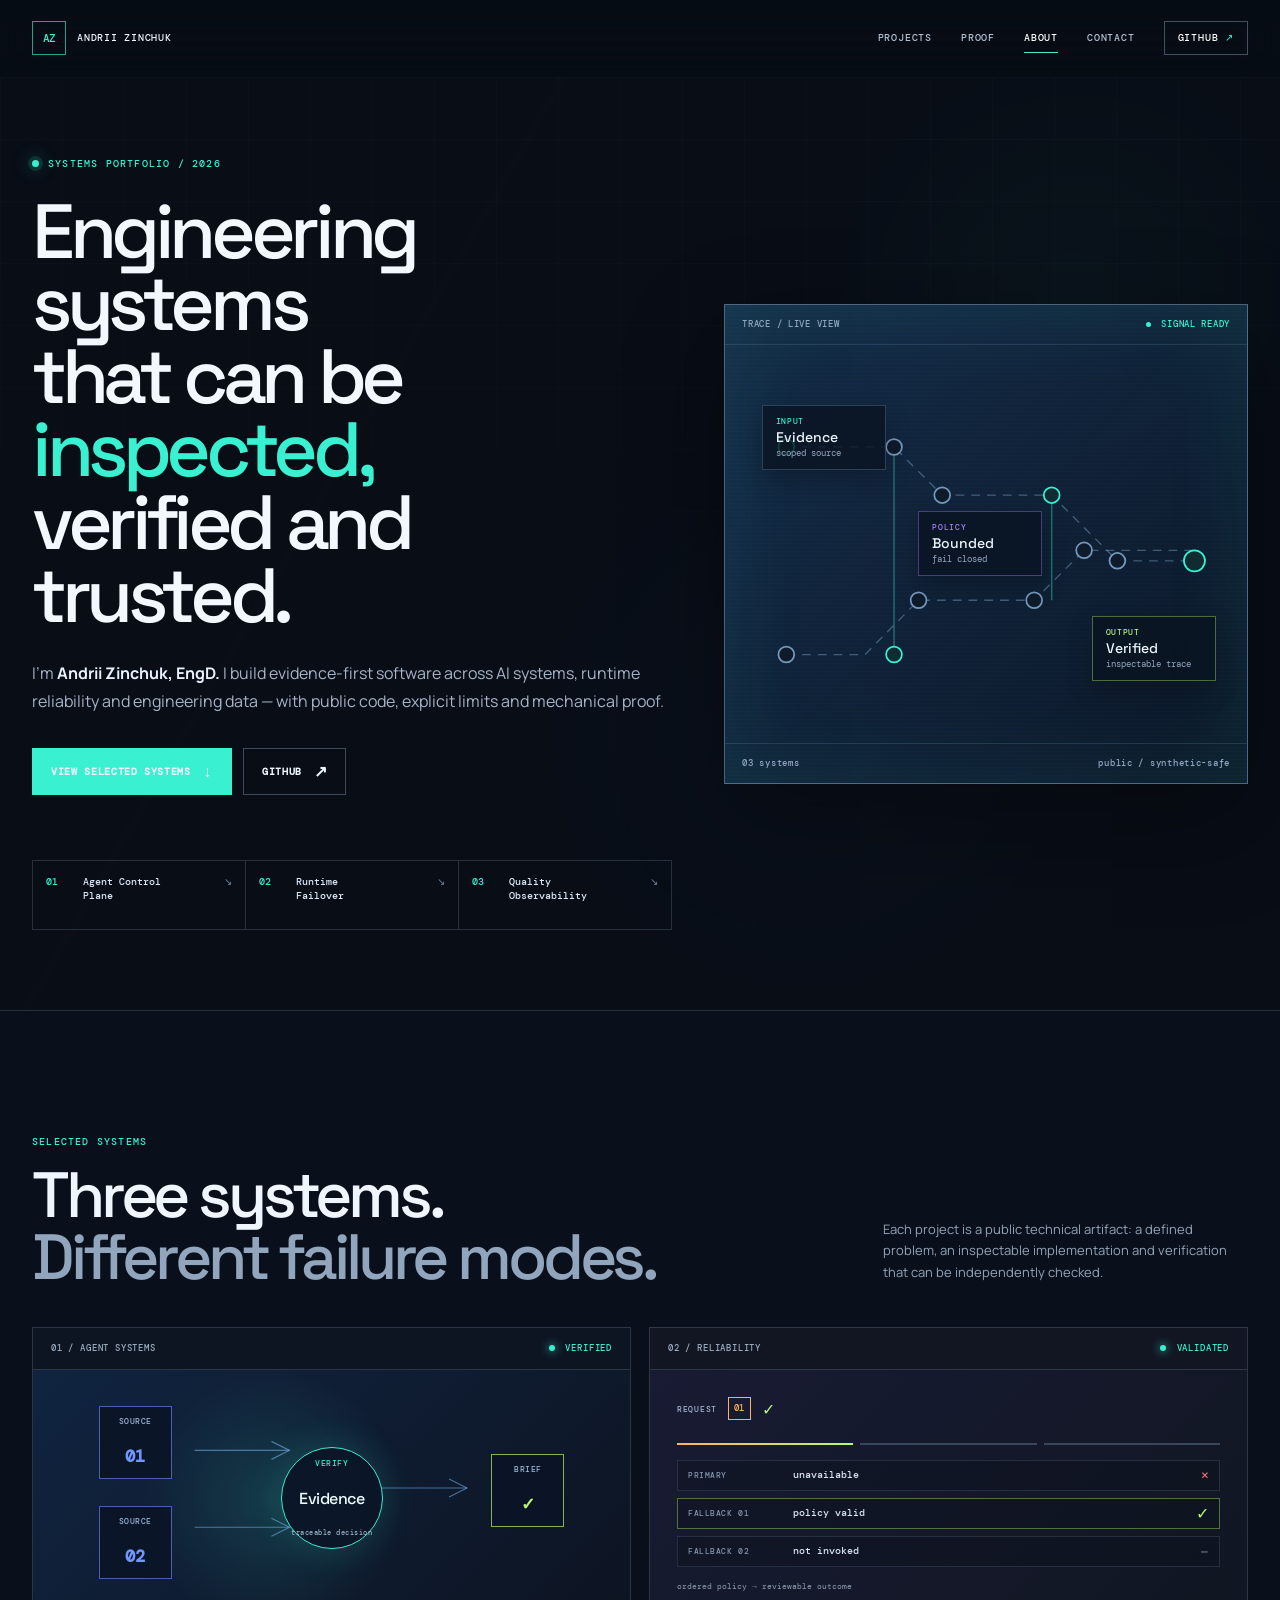
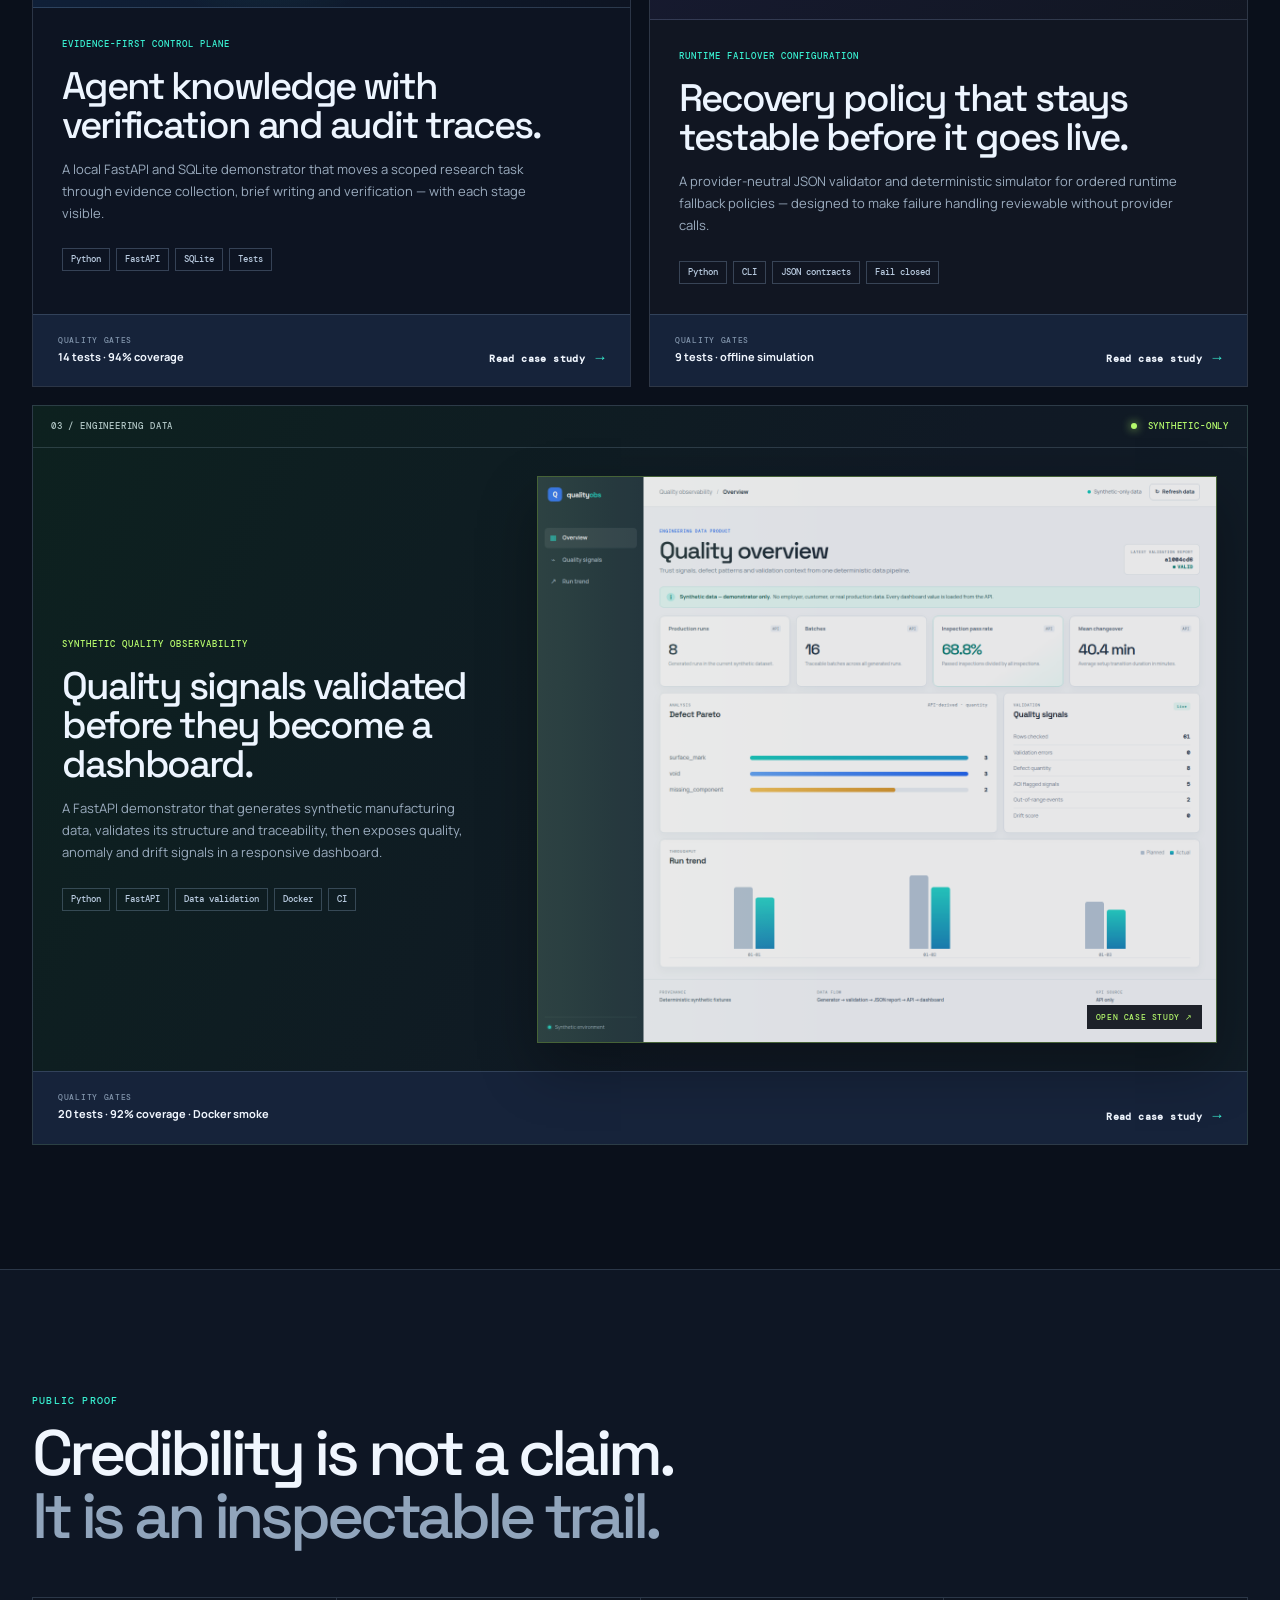
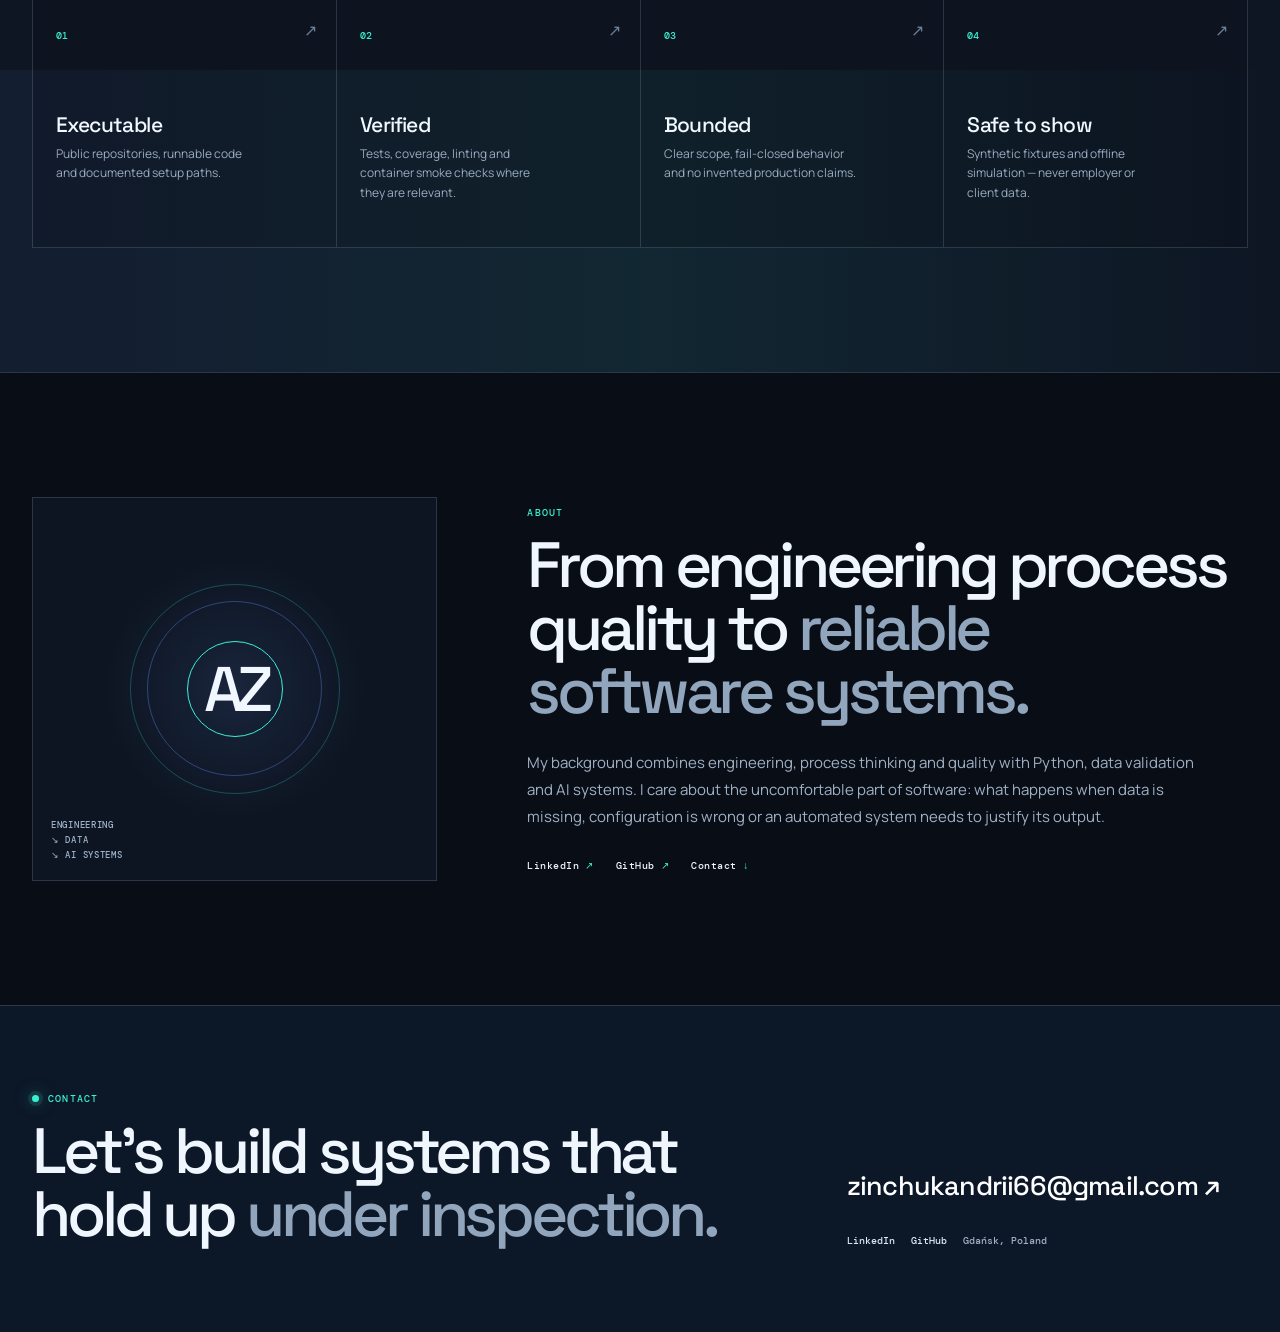
==== index.html @ fa78883e "feat: redesign portfolio around evidence systems" ====
<!doctype html>
<html lang="en">
<head>
  <meta charset="utf-8" />
  <meta name="viewport" content="width=device-width, initial-scale=1" />
  <meta name="description" content="Andrii Zinchuk — public portfolio of evidence-first AI systems, runtime reliability and engineering data observability." />
  <meta name="theme-color" content="#080d16" />
  <title>Andrii Zinchuk — Systems Portfolio</title>
  <link rel="preconnect" href="https://fonts.googleapis.com" />
  <link rel="preconnect" href="https://fonts.gstatic.com" crossorigin />
  <link href="https://fonts.googleapis.com/css2?family=DM+Mono:wght@400;500&family=Manrope:wght@400;500;600;700;800&family=Space+Grotesk:wght@400;500;600;700&display=swap" rel="stylesheet" />
  <link rel="stylesheet" href="styles.css" />
  <link rel="stylesheet" href="signal.css" />
  <script src="main.js" defer></script>
</head>
<body class="signal-site">
  <a class="skip-link" href="#main">Skip to content</a>

  <header class="signal-header" data-header>
    <div class="signal-shell signal-nav-shell">
      <a class="signal-brand" href="#top" aria-label="Andrii Zinchuk home"><span>AZ</span><b>ANDRII ZINCHUK</b></a>
      <button class="signal-menu" type="button" aria-expanded="false" aria-controls="signal-nav" data-menu-button><span></span><span></span><span></span><em>MENU</em></button>
      <nav class="signal-nav" id="signal-nav" aria-label="Primary navigation" data-menu>
        <a href="#projects" data-nav-link>Projects</a>
        <a href="#proof" data-nav-link>Proof</a>
        <a href="#about" data-nav-link>About</a>
        <a href="#contact" data-nav-link>Contact</a>
        <a class="signal-nav-github" href="https://github.com/zinchukandrii" target="_blank" rel="noopener noreferrer">GitHub <span>↗</span></a>
      </nav>
    </div>
  </header>

  <main id="main">
    <section class="signal-hero" id="top" aria-labelledby="hero-title">
      <div class="signal-noise" aria-hidden="true"></div>
      <div class="signal-grid-bg" aria-hidden="true"></div>
      <div class="signal-shell signal-hero-grid">
        <div class="signal-hero-copy" data-reveal>
          <p class="signal-label"><i></i> SYSTEMS PORTFOLIO / 2026</p>
          <h1 id="hero-title">Engineering systems<br />that can be <span>inspected,</span><br />verified and trusted.</h1>
          <p class="signal-lede">I’m <strong>Andrii Zinchuk, EngD.</strong> I build evidence-first software across AI systems, runtime reliability and engineering data — with public code, explicit limits and mechanical proof.</p>
          <div class="signal-actions">
            <a class="signal-button signal-button-main" href="#projects">View selected systems <span>↓</span></a>
            <a class="signal-button signal-button-quiet" href="https://github.com/zinchukandrii" target="_blank" rel="noopener noreferrer">GitHub <span>↗</span></a>
          </div>
          <div class="signal-quick-nav" aria-label="Direct project navigation">
            <a href="#control-plane"><b>01</b><span>Agent Control<br />Plane</span><i>↘</i></a>
            <a href="#runtime-failover"><b>02</b><span>Runtime<br />Failover</span><i>↘</i></a>
            <a href="#quality-observability"><b>03</b><span>Quality<br />Observability</span><i>↘</i></a>
          </div>
        </div>

        <div class="signal-console" aria-hidden="true" data-reveal>
          <div class="signal-console-top"><span>TRACE / LIVE VIEW</span><span class="signal-live"><i></i> SIGNAL READY</span></div>
          <svg class="signal-trace" viewBox="0 0 560 480" fill="none" xmlns="http://www.w3.org/2000/svg">
            <path class="signal-trace-line signal-trace-line-one" d="M52 105H175L230 160H355L430 235H518" />
            <path class="signal-trace-line signal-trace-line-two" d="M52 342H142L203 280H335L392 223H518" />
            <path class="signal-trace-line signal-trace-line-three" d="M175 105V342" />
            <path class="signal-trace-line signal-trace-line-four" d="M355 160V280" />
            <circle class="signal-node node-one" cx="52" cy="105" r="9" />
            <circle class="signal-node node-two" cx="175" cy="105" r="9" />
            <circle class="signal-node node-three" cx="230" cy="160" r="9" />
            <circle class="signal-node node-four" cx="355" cy="160" r="9" />
            <circle class="signal-node node-five" cx="430" cy="235" r="9" />
            <circle class="signal-node node-six" cx="518" cy="235" r="12" />
            <circle class="signal-node node-seven" cx="52" cy="342" r="9" />
            <circle class="signal-node node-eight" cx="175" cy="342" r="9" />
            <circle class="signal-node node-nine" cx="203" cy="280" r="9" />
            <circle class="signal-node node-ten" cx="335" cy="280" r="9" />
            <circle class="signal-node node-eleven" cx="392" cy="223" r="9" />
          </svg>
          <div class="signal-console-card card-a"><span>INPUT</span><strong>Evidence</strong><small>scoped source</small></div>
          <div class="signal-console-card card-b"><span>POLICY</span><strong>Bounded</strong><small>fail closed</small></div>
          <div class="signal-console-card card-c"><span>OUTPUT</span><strong>Verified</strong><small>inspectable trace</small></div>
          <div class="signal-console-footer"><span>03 systems</span><span>public / synthetic-safe</span></div>
        </div>
      </div>
    </section>

    <section class="signal-projects signal-section" id="projects" aria-labelledby="projects-title">
      <div class="signal-shell">
        <div class="signal-section-head" data-reveal>
          <div><p class="signal-label">SELECTED SYSTEMS</p><h2 id="projects-title">Three systems.<br /><span>Different failure modes.</span></h2></div>
          <p>Each project is a public technical artifact: a defined problem, an inspectable implementation and verification that can be independently checked.</p>
        </div>

        <div class="signal-project-grid">
          <article class="signal-project signal-project-control" id="control-plane" data-reveal>
            <div class="signal-project-top"><span>01 / AGENT SYSTEMS</span><span><i></i> VERIFIED</span></div>
            <div class="signal-project-visual control-visual" aria-hidden="true">
              <div class="control-source">SOURCE<br /><b>01</b></div><div class="control-source source-two">SOURCE<br /><b>02</b></div>
              <div class="control-core"><span>VERIFY</span><strong>Evidence</strong><small>traceable decision</small></div>
              <div class="control-output">BRIEF<br /><b>✓</b></div>
              <svg viewBox="0 0 520 220"><path d="M92 64H208M92 158H208M311 110H425" /><path d="M186 53l22 11-22 11M186 147l22 11-22 11M403 99l22 11-22 11" /></svg>
            </div>
            <div class="signal-project-copy"><p class="signal-kicker">EVIDENCE-FIRST CONTROL PLANE</p><h3>Agent knowledge with verification and audit traces.</h3><p>A local FastAPI and SQLite demonstrator that moves a scoped research task through evidence collection, brief writing and verification — with each stage visible.</p></div>
            <div class="signal-tags"><span>Python</span><span>FastAPI</span><span>SQLite</span><span>Tests</span></div>
            <footer class="signal-project-foot"><div><span>QUALITY GATES</span><strong>14 tests · 94% coverage</strong></div><a href="projects/control-plane.html">Read case study <b>→</b></a></footer>
          </article>

          <article class="signal-project signal-project-runtime" id="runtime-failover" data-reveal>
            <div class="signal-project-top"><span>02 / RELIABILITY</span><span><i></i> VALIDATED</span></div>
            <div class="signal-project-visual runtime-visual" aria-hidden="true">
              <div class="runtime-status"><span>REQUEST</span><b>01</b><i>✓</i></div>
              <div class="runtime-rail"><span class="rail-active"></span><span></span><span></span></div>
              <div class="runtime-policy"><div><span>PRIMARY</span><strong>unavailable</strong><i>×</i></div><div><span>FALLBACK 01</span><strong>policy valid</strong><i>✓</i></div><div><span>FALLBACK 02</span><strong>not invoked</strong><i>–</i></div></div>
              <p>ordered policy → reviewable outcome</p>
            </div>
            <div class="signal-project-copy"><p class="signal-kicker">RUNTIME FAILOVER CONFIGURATION</p><h3>Recovery policy that stays testable before it goes live.</h3><p>A provider-neutral JSON validator and deterministic simulator for ordered runtime fallback policies — designed to make failure handling reviewable without provider calls.</p></div>
            <div class="signal-tags"><span>Python</span><span>CLI</span><span>JSON contracts</span><span>Fail closed</span></div>
            <footer class="signal-project-foot"><div><span>QUALITY GATES</span><strong>9 tests · offline simulation</strong></div><a href="projects/runtime-failover.html">Read case study <b>→</b></a></footer>
          </article>

          <article class="signal-project signal-project-quality" id="quality-observability" data-reveal>
            <div class="signal-project-top"><span>03 / ENGINEERING DATA</span><span><i></i> SYNTHETIC-ONLY</span></div>
            <div class="signal-quality-layout"><div class="signal-project-copy"><p class="signal-kicker">SYNTHETIC QUALITY OBSERVABILITY</p><h3>Quality signals validated before they become a dashboard.</h3><p>A FastAPI demonstrator that generates synthetic manufacturing data, validates its structure and traceability, then exposes quality, anomaly and drift signals in a responsive dashboard.</p><div class="signal-tags"><span>Python</span><span>FastAPI</span><span>Data validation</span><span>Docker</span><span>CI</span></div></div><a class="signal-dashboard-shot" href="projects/quality-observability.html" aria-label="Open Quality Observability case study"><img src="projects/assets/dashboard-desktop.png" alt="Synthetic Quality Observability dashboard showing quality metrics and defect signals" loading="lazy" /><span>OPEN CASE STUDY ↗</span></a></div>
            <footer class="signal-project-foot"><div><span>QUALITY GATES</span><strong>20 tests · 92% coverage · Docker smoke</strong></div><a href="projects/quality-observability.html">Read case study <b>→</b></a></footer>
          </article>
        </div>
      </div>
    </section>

    <section class="signal-proof signal-section" id="proof" aria-labelledby="proof-title">
      <div class="signal-shell">
        <div class="signal-proof-top" data-reveal><p class="signal-label">PUBLIC PROOF</p><h2 id="proof-title">Credibility is not a claim.<br /><span>It is an inspectable trail.</span></h2></div>
        <div class="signal-proof-grid">
          <article data-reveal><span>01</span><h3>Executable</h3><p>Public repositories, runnable code and documented setup paths.</p><i>↗</i></article>
          <article data-reveal><span>02</span><h3>Verified</h3><p>Tests, coverage, linting and container smoke checks where they are relevant.</p><i>↗</i></article>
          <article data-reveal><span>03</span><h3>Bounded</h3><p>Clear scope, fail-closed behavior and no invented production claims.</p><i>↗</i></article>
          <article data-reveal><span>04</span><h3>Safe to show</h3><p>Synthetic fixtures and offline simulation — never employer or client data.</p><i>↗</i></article>
        </div>
      </div>
    </section>

    <section class="signal-about signal-section" id="about" aria-labelledby="about-title">
      <div class="signal-shell signal-about-grid">
        <div class="signal-about-marker" aria-hidden="true" data-reveal><span>AZ</span><i></i><i></i><i></i><p>ENGINEERING<br />↘ DATA<br />↘ AI SYSTEMS</p></div>
        <div data-reveal><p class="signal-label">ABOUT</p><h2 id="about-title">From engineering process quality to <span>reliable software systems.</span></h2><p class="signal-about-copy">My background combines engineering, process thinking and quality with Python, data validation and AI systems. I care about the uncomfortable part of software: what happens when data is missing, configuration is wrong or an automated system needs to justify its output.</p><div class="signal-about-links"><a href="https://www.linkedin.com/in/andrii-zinchuk-980121ba" target="_blank" rel="noopener noreferrer">LinkedIn <span>↗</span></a><a href="https://github.com/zinchukandrii" target="_blank" rel="noopener noreferrer">GitHub <span>↗</span></a><a href="#contact">Contact <span>↓</span></a></div></div>
      </div>
    </section>
  </main>

  <footer class="signal-footer" id="contact">
    <div class="signal-shell signal-footer-grid">
      <div data-reveal><p class="signal-label"><i></i> CONTACT</p><h2>Let’s build systems that hold up <span>under inspection.</span></h2></div>
      <div class="signal-contact" data-reveal><a class="signal-email" href="mailto:zinchukandrii66@gmail.com">zinchukandrii66@gmail.com <span>↗</span></a><div><a href="https://www.linkedin.com/in/andrii-zinchuk-980121ba" target="_blank" rel="noopener noreferrer">LinkedIn</a><a href="https://github.com/zinchukandrii" target="_blank" rel="noopener noreferrer">GitHub</a><span>Gdańsk, Poland</span></div></div>
    </div>
  </footer>
</body>
</html>
---- styles.css ----
:root { --ink:#0c1524; --ink-2:#16233a; --paper:#f5f7fa; --white:#fff; --line:#dce3eb; --muted:#657180; --blue:#316cf4; --cyan:#1bd4c2; --soft:#eaf1ff; }
* { box-sizing:border-box; }
html { scroll-behavior:smooth; }
body { margin:0; background:var(--paper); color:var(--ink); font-family:Manrope,Arial,sans-serif; line-height:1.5; }
a { color:inherit; }
.skip-link { position:absolute; left:-999px; top:8px; z-index:20; padding:10px 14px; background:#fff; }
.skip-link:focus { left:8px; }
.shell { width:min(1160px, calc(100% - 56px)); margin:0 auto; }
.site-header { position:sticky; top:0; z-index:10; border-bottom:1px solid rgba(220,227,235,.92); background:rgba(245,247,250,.9); backdrop-filter:blur(16px); }
.nav-shell { display:flex; align-items:center; height:72px; gap:26px; }
.brand { display:flex; align-items:center; gap:8px; font:600 14px/1 'Space Grotesk',sans-serif; text-decoration:none; }
.brand span { display:grid; place-items:center; width:31px; height:31px; border-radius:9px; background:var(--ink); color:#fff; font:700 12px/1 'DM Mono',monospace; letter-spacing:-1px; }
.brand i { color:var(--blue); font-size:20px; font-style:normal; }
nav { display:flex; gap:24px; margin-left:auto; }
nav a { color:#526171; font-size:13px; font-weight:700; text-decoration:none; }
nav a:hover { color:var(--ink); }
.nav-contact { padding:10px 14px; border:1px solid #cbd5e1; border-radius:8px; background:#fff; font-size:12px; font-weight:800; text-decoration:none; }
.nav-contact span,.button span,.project-proof a span,.contact-links a span { color:var(--cyan); }
.hero { display:grid; grid-template-columns:minmax(0,1fr) 230px; gap:70px; padding:112px 0 96px; }
.eyebrow { margin:0; color:var(--blue); font:500 10px/1.3 'DM Mono',monospace; letter-spacing:1px; }
.hero .eyebrow { display:flex; align-items:center; gap:10px; margin-bottom:22px; }
.hero .eyebrow span { width:8px; height:8px; border-radius:50%; background:var(--cyan); box-shadow:0 0 0 4px rgba(27,212,194,.15); }
h1,h2,h3 { font-family:'Space Grotesk',sans-serif; }
h1 { max-width:790px; margin:0 0 26px; font-size:clamp(50px,6.4vw,82px); font-weight:600; line-height:.98; letter-spacing:-4px; }
.lede { max-width:700px; margin:0; color:#536171; font-size:19px; line-height:1.6; }
.hero-actions { display:flex; flex-wrap:wrap; gap:12px; margin-top:34px; }
.button { display:inline-flex; gap:9px; align-items:center; padding:13px 16px; border-radius:8px; font-size:13px; font-weight:800; text-decoration:none; }
.button-primary { background:var(--ink); color:#fff; }
.button-secondary { border:1px solid #cbd5e1; background:#fff; }
.hero-rail { align-self:end; padding:0 0 4px 22px; border-left:1px solid var(--line); }
.hero-rail p { margin:0 0 30px; color:#84909c; font:500 10px/1.3 'DM Mono',monospace; letter-spacing:.8px; text-transform:uppercase; }
.hero-rail div { display:grid; gap:3px; margin-top:20px; }
.hero-rail strong { font-size:18px; }.hero-rail span { color:var(--muted); font-size:12px; }
.work-section { padding-bottom:104px; }
.section-header { display:flex; align-items:end; justify-content:space-between; gap:36px; margin-bottom:25px; }
.section-header h2,.approach-grid h2,.evidence-statement h2 { max-width:660px; margin:10px 0 0; font-size:clamp(34px,4.2vw,55px); font-weight:500; line-height:1.04; letter-spacing:-2.8px; }
.section-header > p { max-width:350px; margin:0; color:var(--muted); font-size:13px; text-align:right; }
.project-grid { display:grid; grid-template-columns:1fr 1fr; gap:18px; }
.project-card { display:flex; min-height:545px; flex-direction:column; overflow:hidden; border:1px solid #d5dee8; border-radius:16px; background:#fff; box-shadow:0 18px 48px rgba(37,55,80,.07); }
.project-card-primary { background:linear-gradient(153deg,#1a2b43 0%,#0c1524 75%); color:#fff; border-color:#1a2b43; }.project-card-secondary { background:#fff; }
.project-topline { display:flex; justify-content:space-between; padding:18px 22px; border-bottom:1px solid rgba(221,229,238,.18); color:#9caec0; font:500 9px/1.3 'DM Mono',monospace; letter-spacing:.7px; }.project-card-secondary .project-topline { border-color:var(--line); color:#738191; }
.status { display:flex; align-items:center; gap:7px; }.status i { width:7px; height:7px; border-radius:50%; background:var(--cyan); box-shadow:0 0 0 3px rgba(27,212,194,.12); }
.project-body { flex:1; padding:43px 34px; }.project-kicker { margin:0 0 20px; color:var(--cyan); font:500 10px/1.3 'DM Mono',monospace; letter-spacing:1px; }.project-card-secondary .project-kicker { color:var(--blue); }
.project-body h3 { max-width:470px; margin:0 0 20px; font-size:clamp(30px,3.1vw,45px); font-weight:500; line-height:1.04; letter-spacing:-2px; }.project-body p:not(.project-kicker) { max-width:455px; margin:0; color:#bac7d6; font-size:14px; line-height:1.65; }.project-card-secondary .project-body p:not(.project-kicker) { color:var(--muted); }
.tag-list { display:flex; flex-wrap:wrap; gap:7px; margin:28px 0 0; padding:0; list-style:none; }.tag-list li { padding:6px 8px; border:1px solid rgba(255,255,255,.18); border-radius:5px; color:#dce5ed; font:500 9px/1 'DM Mono',monospace; }.project-card-secondary .tag-list li { border-color:#d4dee8; color:#536171; }
.project-proof { display:flex; align-items:end; justify-content:space-between; gap:20px; min-height:94px; padding:19px 24px; border-top:1px solid rgba(221,229,238,.18); }.project-card-secondary .project-proof { border-color:var(--line); }.project-proof div { display:grid; gap:5px; }.project-proof span { color:#9caec0; font:500 9px/1.3 'DM Mono',monospace; letter-spacing:.7px; }.project-card-secondary .project-proof span { color:#7b8998; }.project-proof strong { font-size:12px; }.project-proof a { color:#fff; font-size:12px; font-weight:800; text-decoration:none; }.project-card-secondary .project-proof a { color:var(--ink); }
.approach-section { padding:96px 0; background:var(--ink); color:#fff; }.approach-section .eyebrow { color:var(--cyan); }.approach-grid { display:grid; grid-template-columns:.8fr 1.2fr; gap:80px; }.approach-intro { max-width:410px; color:#aebdcc; font-size:15px; line-height:1.65; }.principles { display:grid; grid-template-columns:1fr 1fr; margin:0; padding:0; list-style:none; border-top:1px solid rgba(220,231,243,.16); border-left:1px solid rgba(220,231,243,.16); }.principles li { display:grid; grid-template-columns:38px 1fr; gap:12px; min-height:173px; padding:23px; border-right:1px solid rgba(220,231,243,.16); border-bottom:1px solid rgba(220,231,243,.16); }.principles span { color:var(--cyan); font:500 10px/1.3 'DM Mono',monospace; }.principles h3 { margin:0 0 7px; font-size:19px; }.principles p { margin:0; color:#adbdcc; font-size:12px; line-height:1.55; }
.evidence-section { display:grid; grid-template-columns:.8fr 1.2fr; gap:70px; padding:104px 0; }.evidence-grid { display:grid; grid-template-columns:repeat(3,1fr); gap:12px; align-self:end; }.evidence-grid article { min-height:195px; padding:21px; border:1px solid var(--line); border-radius:10px; background:#fff; }.evidence-grid span { color:var(--blue); font:500 9px/1.3 'DM Mono',monospace; letter-spacing:.7px; }.evidence-grid p { margin:28px 0 0; color:#536171; font-size:13px; line-height:1.6; }
footer { padding:75px 0; background:var(--ink-2); color:#fff; }footer .eyebrow { color:var(--cyan); }.footer-grid { display:grid; grid-template-columns:1.3fr .7fr; gap:60px; }.footer-grid h2 { max-width:650px; margin:12px 0 0; font-size:clamp(32px,4vw,53px); font-weight:500; line-height:1.04; letter-spacing:-2.5px; }.contact-links a { display:block; margin-bottom:12px; font-size:14px; text-decoration:none; }.contact-links p { margin:24px 0 0; color:#aebdcc; font-size:13px; }
.project-links { display:grid; gap:8px; justify-items:end; }
.project-card-tertiary { grid-column:1 / -1; min-height:470px; background:linear-gradient(135deg,#f7fbff 0%,#fff 55%,#edf8f7 100%); }
.project-card-tertiary .project-topline { border-color:var(--line); color:#607084; }
.project-card-tertiary .project-kicker { color:#0f8d81; }
.project-card-tertiary .project-body p:not(.project-kicker) { color:#536171; }
.project-card-tertiary .tag-list li { border-color:#cfe1e0; color:#345a5c; background:rgba(255,255,255,.62); }
.project-card-tertiary .project-proof { border-color:var(--line); }
.project-card-tertiary .project-proof span { color:#718092; }
.project-card-tertiary .project-proof a { color:var(--ink); }
.project-body-featured { display:grid; grid-template-columns:minmax(0,.94fr) minmax(330px,1.06fr); align-items:center; gap:42px; }
.project-dashboard-preview { min-height:242px; border:1px solid #d5e0ea; border-radius:11px; background:linear-gradient(140deg,rgba(12,21,36,.05),rgba(27,212,194,.10)),url('projects/assets/dashboard-desktop.png') center / cover no-repeat; box-shadow:0 18px 34px rgba(27,50,76,.13); }
.case-hero { padding:108px 0 68px; }.case-hero h1 { max-width:900px; margin:12px 0 24px; }.case-actions { display:flex; flex-wrap:wrap; gap:12px; margin-top:34px; }.case-summary { display:grid; grid-template-columns:repeat(3,1fr); margin-bottom:82px; border-top:1px solid var(--line); border-left:1px solid var(--line); }.case-summary article { min-height:186px; padding:24px; border-right:1px solid var(--line); border-bottom:1px solid var(--line); background:#fff; }.case-summary span { color:var(--blue); font:500 9px/1.3 'DM Mono',monospace; letter-spacing:.7px; }.case-summary p { margin:24px 0 0; color:#536171; font-size:14px; line-height:1.6; }.case-image { margin-bottom:100px; }.case-image figure { margin:0; padding:16px; border:1px solid var(--line); border-radius:14px; background:#edf2f7; }.case-image img { display:block; width:100%; border:1px solid #d4dee8; border-radius:7px; }.case-image figcaption { margin-top:12px; color:var(--muted); font-size:11px; }.case-dark { padding:98px 0; background:var(--ink); color:#fff; }.case-dark .eyebrow { color:var(--cyan); }.case-section-heading { display:flex; align-items:end; justify-content:space-between; gap:40px; margin-bottom:30px; }.case-section-heading h2 { max-width:700px; margin:10px 0 0; font-size:clamp(34px,4.5vw,56px); font-weight:500; line-height:1.03; letter-spacing:-2.7px; }.case-flow { display:grid; grid-template-columns:repeat(4,1fr); margin:0; padding:0; list-style:none; border-top:1px solid rgba(220,231,243,.16); border-left:1px solid rgba(220,231,243,.16); }.case-flow li { min-height:190px; padding:23px; border-right:1px solid rgba(220,231,243,.16); border-bottom:1px solid rgba(220,231,243,.16); }.case-flow li > span { color:var(--cyan); font:500 10px/1.3 'DM Mono',monospace; }.case-flow h3 { margin:34px 0 8px; font-size:19px; }.case-flow p { margin:0; color:#adbdcc; font-size:12px; line-height:1.55; }.case-proof-grid { display:grid; grid-template-columns:.8fr 1.2fr; gap:72px; padding:105px 0; }.case-proof-grid h2 { margin:10px 0 0; font-size:clamp(34px,4.2vw,54px); font-weight:500; line-height:1.04; letter-spacing:-2.5px; }.proof-list { display:grid; grid-template-columns:1fr 1fr; border-top:1px solid var(--line); border-left:1px solid var(--line); }.proof-list article { display:grid; align-content:center; min-height:154px; padding:22px; border-right:1px solid var(--line); border-bottom:1px solid var(--line); background:#fff; }.proof-list strong { font:500 38px/1 'Space Grotesk',sans-serif; letter-spacing:-2px; }.proof-list span { margin-top:10px; color:var(--muted); font-size:12px; }.case-limit { max-width:900px; padding:0 0 104px; }.case-limit p:last-child { margin:12px 0 0; color:#536171; font-size:18px; line-height:1.6; }.simulation-panel { overflow:hidden; margin-bottom:100px; border:1px solid var(--line); border-radius:14px; background:#fff; }.simulation-title { padding:31px; border-bottom:1px solid var(--line); }.simulation-title h2 { max-width:640px; margin:10px 0 0; font-size:clamp(28px,3.2vw,42px); font-weight:500; line-height:1.08; letter-spacing:-1.8px; }.simulation-flow { display:grid; grid-template-columns:repeat(3,1fr); }.simulation-flow article { display:grid; gap:10px; min-height:185px; padding:27px; border-right:1px solid var(--line); background:#f8fafc; }.simulation-flow article:last-child { border-right:0; }.simulation-flow span { color:var(--blue); font:500 10px/1.3 'DM Mono',monospace; }.simulation-flow strong { font:600 18px/1.25 'Space Grotesk',sans-serif; }.simulation-flow em { color:#8b4c11; font:500 11px/1.3 'DM Mono',monospace; font-style:normal; }.simulation-flow .selected { background:#ecfbf8; }.simulation-flow .selected em { color:#087e70; }
@media (max-width:850px) { .hero{gap:35px}.project-grid,.approach-grid,.evidence-section,.case-proof-grid{grid-template-columns:1fr}.project-card-tertiary{grid-column:auto}.project-body-featured{grid-template-columns:1fr;gap:25px}.project-dashboard-preview{min-height:220px}.approach-grid{gap:42px}.evidence-section,.case-proof-grid{gap:42px}.project-card{min-height:470px}.section-header{align-items:start;flex-direction:column}.section-header>p{text-align:left}.footer-grid{grid-template-columns:1fr;gap:38px}.case-flow{grid-template-columns:1fr 1fr}.case-summary{margin-bottom:64px}.case-image,.simulation-panel{margin-bottom:72px} }
@media (max-width:620px) { .shell{width:min(100% - 32px,1160px)}.site-header{position:static}.nav-shell{height:64px}.brand{font-size:12px}nav{gap:14px}nav a{font-size:11px}.nav-contact{display:none}.hero{grid-template-columns:1fr;padding:70px 0 64px}.hero-rail{display:none}h1{font-size:50px;letter-spacing:-3px}.lede{font-size:16px}.work-section{padding-bottom:68px}.project-grid{gap:14px}.project-body{padding:35px 27px}.project-card{min-height:440px}.project-body h3{font-size:36px}.approach-section{padding:68px 0}.principles{grid-template-columns:1fr}.principles li{min-height:134px}.evidence-section{padding:68px 0}.evidence-grid{grid-template-columns:1fr}.evidence-grid article{min-height:132px}.footer-grid{gap:34px}footer{padding:62px 0}.project-proof{align-items:start}.project-links{justify-items:start}.case-hero{padding:70px 0 50px}.case-summary,.case-flow,.simulation-flow{grid-template-columns:1fr}.case-summary{margin-bottom:54px}.case-summary article{min-height:130px}.case-image,.simulation-panel{margin-bottom:62px}.case-image figure{padding:8px}.case-dark{padding:68px 0}.case-flow li{min-height:132px}.case-flow h3{margin-top:22px}.case-proof-grid{padding:68px 0}.proof-list{grid-template-columns:1fr}.case-limit{padding-bottom:68px}.simulation-title,.simulation-flow article{padding:23px} }
---- signal.css ----
/* Signal / Evidence Systems home-page redesign. Case-study styles remain in styles.css. */
.signal-site { --sg-bg:#080d16; --sg-panel:#0d1422; --sg-panel-2:#111c2d; --sg-text:#edf5ff; --sg-muted:#93a4ba; --sg-line:rgba(176,202,232,.18); --sg-cyan:#39f0d1; --sg-blue:#7196ff; --sg-violet:#a783ff; --sg-amber:#ffb45c; --sg-lime:#b5f96c; background:var(--sg-bg); color:var(--sg-text); font-family:Manrope,Arial,sans-serif; }
.signal-site *, .signal-site *::before, .signal-site *::after { box-sizing:border-box; }
.signal-site a { color:inherit; }
.signal-site .skip-link { color:#08101d; }
.signal-shell { width:min(1240px,calc(100% - 64px)); margin:0 auto; }
.signal-site [id] { scroll-margin-top:92px; }
.signal-header { position:sticky; top:0; z-index:50; border-bottom:1px solid transparent; background:rgba(8,13,22,.72); backdrop-filter:blur(18px); transition:border-color .2s ease,background .2s ease; }
.signal-header.is-scrolled { border-color:var(--sg-line); background:rgba(8,13,22,.92); }
.signal-nav-shell { min-height:76px; display:flex; align-items:center; justify-content:space-between; gap:24px; }
.signal-brand { display:flex; align-items:center; gap:11px; color:#fff; font:500 11px/1 'DM Mono',monospace; letter-spacing:.85px; text-decoration:none; }
.signal-brand span { display:grid; place-items:center; width:34px; height:34px; border:1px solid rgba(57,240,209,.65); color:var(--sg-cyan); font-weight:500; letter-spacing:-1px; }
.signal-brand b { font:500 10px/1 'DM Mono',monospace; letter-spacing:.75px; }
.signal-nav { display:flex; align-items:center; gap:29px; }
.signal-nav>a { position:relative; color:#b3c0d1; font:500 10px/1 'DM Mono',monospace; letter-spacing:.8px; text-decoration:none; text-transform:uppercase; transition:color .18s ease; }
.signal-nav>a:not(.signal-nav-github)::after { content:""; position:absolute; right:0; bottom:-10px; left:0; height:1px; background:var(--sg-cyan); transform:scaleX(0); transform-origin:left; transition:transform .2s ease; }
.signal-nav>a:hover,.signal-nav>a:focus-visible,.signal-nav>a.is-active { color:#fff; }
.signal-nav>a:hover::after,.signal-nav>a:focus-visible::after,.signal-nav>a.is-active::after { transform:scaleX(1); }
.signal-nav-github { border:1px solid rgba(176,202,232,.35); padding:11px 13px; color:#fff !important; }
.signal-nav-github span { color:var(--sg-cyan); }
.signal-menu { display:none; }
.signal-site :focus-visible { outline:2px solid var(--sg-cyan); outline-offset:4px; }
.signal-hero { position:relative; isolation:isolate; min-height:730px; overflow:hidden; border-bottom:1px solid var(--sg-line); }
.signal-grid-bg { position:absolute; z-index:-3; inset:0; opacity:.4; background-image:linear-gradient(rgba(130,160,196,.08) 1px,transparent 1px),linear-gradient(90deg,rgba(130,160,196,.08) 1px,transparent 1px); background-size:62px 62px; mask-image:linear-gradient(to bottom,black,transparent 88%); }
.signal-noise { position:absolute; z-index:-2; inset:0; opacity:.23; background:radial-gradient(circle at 84% 23%,rgba(57,240,209,.13),transparent 21%),radial-gradient(circle at 63% 70%,rgba(113,150,255,.12),transparent 29%),linear-gradient(120deg,transparent 30%,rgba(255,255,255,.025) 31%,transparent 32%); }
.signal-hero-grid { display:grid; grid-template-columns:minmax(0,1.1fr) minmax(410px,.9fr); align-items:center; min-height:730px; gap:52px; padding:80px 0; }
.signal-label { display:flex; align-items:center; gap:9px; margin:0; color:var(--sg-cyan); font:500 10px/1.35 'DM Mono',monospace; letter-spacing:1.2px; }
.signal-label i { width:7px; height:7px; border-radius:50%; background:var(--sg-cyan); box-shadow:0 0 0 4px rgba(57,240,209,.12),0 0 17px rgba(57,240,209,.7); }
.signal-hero h1 { max-width:780px; margin:24px 0 27px; color:#f3f8ff; font:500 clamp(53px,6vw,86px)/.95 'Space Grotesk',sans-serif; letter-spacing:-.07em; }
.signal-hero h1 span { color:var(--sg-cyan); }
.signal-lede { max-width:666px; margin:0; color:#a6b5c8; font-size:16px; line-height:1.75; }
.signal-lede strong { color:#e9f3ff; font-weight:700; }
.signal-actions { display:flex; flex-wrap:wrap; gap:11px; margin-top:33px; }
.signal-button { display:inline-flex; align-items:center; justify-content:center; gap:12px; min-height:47px; padding:0 18px; font:600 10px/1 'DM Mono',monospace; letter-spacing:.65px; text-decoration:none; text-transform:uppercase; transition:transform .18s ease,background .18s ease,border-color .18s ease; }
.signal-button:hover { transform:translateY(-3px); }
.signal-button-main { border:1px solid var(--sg-cyan); background:var(--sg-cyan); color:#05110f; }
.signal-button-main span,.signal-button-quiet span { font-size:16px; }
.signal-button-quiet { border:1px solid rgba(176,202,232,.32); color:#eaf4ff; }
.signal-button-quiet:hover { border-color:var(--sg-blue); background:rgba(113,150,255,.12); }
.signal-quick-nav { display:grid; grid-template-columns:repeat(3,1fr); max-width:682px; margin-top:65px; border-top:1px solid var(--sg-line); border-left:1px solid var(--sg-line); }
.signal-quick-nav a { display:grid; grid-template-columns:29px 1fr auto; align-items:start; gap:8px; min-height:69px; padding:14px 13px; border-right:1px solid var(--sg-line); border-bottom:1px solid var(--sg-line); color:#dce8f8; font:500 10px/1.38 'DM Mono',monospace; text-decoration:none; transition:background .18s ease,color .18s ease; }
.signal-quick-nav a:hover { background:rgba(57,240,209,.08); color:#fff; }
.signal-quick-nav b { color:var(--sg-cyan); font:500 10px/1.38 'DM Mono',monospace; }
.signal-quick-nav i { color:#6e829d; font-style:normal; }
.signal-console { position:relative; align-self:center; min-height:480px; overflow:hidden; border:1px solid rgba(166,197,232,.42); background:linear-gradient(135deg,rgba(20,45,73,.98),rgba(12,24,40,.96)); box-shadow:0 35px 90px rgba(0,0,0,.34),inset 0 0 90px rgba(57,240,209,.09); }
.signal-console::before { content:""; position:absolute; inset:0; opacity:.22; background:repeating-linear-gradient(0deg,transparent 0 3px,rgba(255,255,255,.04) 3px 4px); pointer-events:none; }
.signal-console-top,.signal-console-footer { position:absolute; right:0; left:0; z-index:2; display:flex; justify-content:space-between; padding:15px 17px; color:#91a7c2; font:500 9px/1 'DM Mono',monospace; letter-spacing:.72px; }
.signal-console-top { top:0; border-bottom:1px solid rgba(166,197,232,.14); }.signal-console-footer { bottom:0; border-top:1px solid rgba(166,197,232,.14); }
.signal-live { color:var(--sg-cyan); }.signal-live i { display:inline-block; width:5px; height:5px; margin-right:5px; border-radius:50%; background:var(--sg-cyan); animation:signalPulse 1.8s infinite; }
.signal-trace { position:absolute; top:50px; left:50%; width:94%; transform:translateX(-50%); }
.signal-trace-line { stroke:rgba(132,176,217,.42); stroke-width:1.5; }.signal-trace-line-one,.signal-trace-line-two { stroke-dasharray:10 8; animation:traceFlow 7s linear infinite; }.signal-trace-line-two{animation-direction:reverse;}.signal-trace-line-three,.signal-trace-line-four { stroke:rgba(57,240,209,.42); }
.signal-node { fill:#0e1b2b; stroke:#7698bd; stroke-width:2; }.signal-node.node-one,.signal-node.node-four,.signal-node.node-six,.signal-node.node-eight { fill:#102b32; stroke:var(--sg-cyan); animation:nodeGlow 2.7s ease-in-out infinite; }.signal-node.node-two,.signal-node.node-five,.signal-node.node-nine { animation:nodeGlow 2.7s .7s ease-in-out infinite; }.signal-node.node-six { animation-delay:1.4s; }
.signal-console-card { position:absolute; z-index:3; display:grid; gap:5px; min-width:124px; padding:11px 13px; border:1px solid rgba(148,189,226,.25); background:rgba(9,19,33,.8); box-shadow:0 10px 25px rgba(0,0,0,.22); }.signal-console-card span { color:var(--sg-cyan); font:500 8px/1 'DM Mono',monospace; letter-spacing:.65px; }.signal-console-card strong { font:500 14px/1 'Space Grotesk',sans-serif; }.signal-console-card small { color:#93a8c0; font:400 9px/1 'DM Mono',monospace; }
.card-a { top:100px; left:7%; }.card-b { top:206px; left:37%; border-color:rgba(167,131,255,.38); }.card-b span { color:var(--sg-violet); }.card-c { right:6%; bottom:102px; border-color:rgba(181,249,108,.38); }.card-c span { color:var(--sg-lime); }
.signal-section { padding:124px 0; }.signal-projects { background:#0a101b; }.signal-section-head { display:flex; align-items:end; justify-content:space-between; gap:40px; margin-bottom:38px; }.signal-section-head h2,.signal-proof h2,.signal-about h2,.signal-footer h2 { margin:15px 0 0; color:#f0f6fe; font:500 clamp(40px,5vw,67px)/.98 'Space Grotesk',sans-serif; letter-spacing:-.065em; }.signal-section-head h2 span,.signal-proof h2 span,.signal-about h2 span,.signal-footer h2 span { color:#91a5bc; }.signal-section-head>p { max-width:365px; margin:0 0 6px; color:var(--sg-muted); font-size:13px; line-height:1.65; }
.signal-project-grid { display:grid; grid-template-columns:1fr 1fr; gap:18px; }.signal-project { display:flex; min-height:660px; flex-direction:column; overflow:hidden; border:1px solid var(--sg-line); background:var(--sg-panel); transition:transform .25s ease,border-color .25s ease,box-shadow .25s ease; }.signal-project:hover { transform:translateY(-7px); border-color:rgba(57,240,209,.62); box-shadow:0 26px 65px rgba(0,0,0,.34); }.signal-project-top { display:flex; justify-content:space-between; padding:15px 18px; border-bottom:1px solid var(--sg-line); color:#9aacbf; font:500 9px/1.2 'DM Mono',monospace; letter-spacing:.82px; }.signal-project-top>span:last-child { color:var(--sg-cyan); }.signal-project-top i { display:inline-block; width:6px; height:6px; margin-right:5px; border-radius:50%; background:currentColor; box-shadow:0 0 10px currentColor; }
.signal-project-visual { position:relative; min-height:238px; overflow:hidden; border-bottom:1px solid var(--sg-line); }.signal-project-copy { padding:31px 29px 0; }.signal-kicker { margin:0 0 15px; color:var(--sg-cyan); font:500 9px/1.3 'DM Mono',monospace; letter-spacing:1px; }.signal-project-copy h3 { max-width:510px; margin:0 0 15px; font:500 clamp(28px,3vw,42px)/1.02 'Space Grotesk',sans-serif; letter-spacing:-.055em; }.signal-project-copy p:not(.signal-kicker) { max-width:500px; margin:0; color:#9bacbf; font-size:13px; line-height:1.68; }.signal-tags { display:flex; flex-wrap:wrap; gap:6px; margin:24px 29px 0; }.signal-tags span { border:1px solid rgba(159,187,220,.28); padding:6px 8px; color:#b9cbe0; font:500 9px/1 'DM Mono',monospace; }.signal-project-foot { display:flex; align-items:end; justify-content:space-between; gap:18px; margin-top:auto; padding:21px 25px; border-top:1px solid var(--sg-line); }.signal-project-foot div { display:grid; gap:5px; }.signal-project-foot div span { color:#8194ab; font:500 8px/1 'DM Mono',monospace; letter-spacing:.7px; }.signal-project-foot strong { color:#f0f6fe; font-size:11px; }.signal-project-foot a { color:#f0f6fe; font:600 10px/1 'DM Mono',monospace; letter-spacing:.4px; text-decoration:none; }.signal-project-foot a b { margin-left:4px; color:var(--sg-cyan); font-size:15px; }
.control-visual { background:radial-gradient(circle at 40% 55%,rgba(57,240,209,.14),transparent 34%),linear-gradient(135deg,#102440,#0d1422); }.control-visual svg { position:absolute; top:28px; left:50%; width:100%; height:180px; transform:translateX(-50%); }.control-visual path { fill:none; stroke:rgba(111,172,225,.6); stroke-width:1.4; }.control-source,.control-core,.control-output { position:absolute; z-index:2; display:grid; place-items:center; width:73px; height:73px; border:1px solid rgba(113,150,255,.6); background:rgba(10,21,38,.9); color:#9eb8d6; text-align:center; font:500 8px/1.4 'DM Mono',monospace; letter-spacing:.5px; }.control-source b,.control-output b { color:var(--sg-blue); font-size:17px; }.control-source { top:36px; left:11%; }.control-source.source-two { top:auto; bottom:28px; }.control-core { top:77px; left:calc(50% - 51px); width:102px; height:102px; border-color:var(--sg-cyan); border-radius:50%; box-shadow:0 0 38px rgba(57,240,209,.15); }.control-core span { color:var(--sg-cyan); }.control-core strong { color:#effcff; font:500 16px/1 'Space Grotesk',sans-serif; letter-spacing:-.5px; }.control-core small { color:#9eb7cd; font-size:7px; }.control-output { top:84px; right:11%; border-color:rgba(181,249,108,.7); }.control-output b { color:var(--sg-lime); }
.signal-project-runtime { background:#111622; }.runtime-visual { padding:27px; background:linear-gradient(135deg,#181b33,#111622); }.runtime-status { display:flex; align-items:center; gap:11px; }.runtime-status span { color:#a4b7d0; font:500 8px/1 'DM Mono',monospace; letter-spacing:.7px; }.runtime-status b { display:grid; place-items:center; width:23px; height:23px; border:1px solid var(--sg-amber); color:var(--sg-amber); font:500 9px/1 'DM Mono',monospace; }.runtime-status i { color:var(--sg-lime); font-style:normal; }.runtime-rail { display:flex; gap:7px; margin:22px 0 15px; }.runtime-rail span { display:block; height:2px; flex:1; background:#39475d; }.runtime-rail .rail-active { background:linear-gradient(90deg,var(--sg-amber),var(--sg-lime)); }.runtime-policy { display:grid; gap:7px; }.runtime-policy div { display:grid; grid-template-columns:105px 1fr 18px; align-items:center; min-height:31px; padding:0 10px; border:1px solid rgba(156,181,215,.16); background:rgba(9,14,25,.36); }.runtime-policy span { color:#8497b0; font:500 8px/1 'DM Mono',monospace; letter-spacing:.55px; }.runtime-policy strong { color:#d9e5f4; font:500 10px/1 'DM Mono',monospace; }.runtime-policy i { font-style:normal; text-align:right; }.runtime-policy div:first-child i { color:#ff7e7e; }.runtime-policy div:nth-child(2) { border-color:rgba(181,249,108,.4); }.runtime-policy div:nth-child(2) i { color:var(--sg-lime); }.runtime-policy div:last-child i { color:#71829a; }.runtime-visual p { margin:14px 0 0; color:#8fa0b5; font:400 8px/1.4 'DM Mono',monospace; }
.signal-project-quality { grid-column:1/-1; min-height:534px; background:linear-gradient(115deg,#0d211f,#101925 62%,#101c25); }.signal-project-quality .signal-project-top { color:#afc4c3; }.signal-project-quality .signal-project-top>span:last-child,.signal-project-quality .signal-kicker { color:var(--sg-lime); }.signal-quality-layout { display:grid; grid-template-columns:.8fr 1.2fr; align-items:center; flex:1; gap:30px; }.signal-quality-layout .signal-tags { margin-left:0; }.signal-dashboard-shot { position:relative; display:block; margin:28px 30px 28px 0; overflow:hidden; border:1px solid rgba(181,249,108,.35); background:#0b121c; box-shadow:0 25px 55px rgba(0,0,0,.3); text-decoration:none; }.signal-dashboard-shot img { display:block; width:100%; opacity:.9; transition:opacity .25s ease,transform .35s ease,filter .35s ease; }.signal-dashboard-shot::after { content:""; position:absolute; inset:0; background:linear-gradient(90deg,rgba(181,249,108,.16),transparent 45%); mix-blend-mode:screen; pointer-events:none; }.signal-dashboard-shot span { position:absolute; right:14px; bottom:13px; z-index:2; padding:8px 9px; background:rgba(8,13,22,.9); color:var(--sg-lime); font:500 8px/1 'DM Mono',monospace; letter-spacing:.6px; }.signal-dashboard-shot:hover img { opacity:1; transform:scale(1.025); filter:saturate(1.16); }
.signal-proof { position:relative; background:#0e1624; border-top:1px solid var(--sg-line); border-bottom:1px solid var(--sg-line); }.signal-proof::before { content:""; position:absolute; inset:auto 0 0; height:43%; background:linear-gradient(90deg,rgba(113,150,255,.06),rgba(57,240,209,.08),transparent); }.signal-proof-top { position:relative; z-index:1; }.signal-proof-grid { position:relative; z-index:1; display:grid; grid-template-columns:repeat(4,1fr); margin-top:49px; border-top:1px solid var(--sg-line); border-left:1px solid var(--sg-line); }.signal-proof-grid article { position:relative; min-height:250px; padding:23px; border-right:1px solid var(--sg-line); border-bottom:1px solid var(--sg-line); background:rgba(8,13,22,.25); transition:background .2s ease; }.signal-proof-grid article:hover { background:rgba(57,240,209,.06); }.signal-proof-grid span { color:var(--sg-cyan); font:500 10px/1 'DM Mono',monospace; }.signal-proof-grid h3 { margin:69px 0 9px; color:#f1f8ff; font:500 21px/1 'Space Grotesk',sans-serif; letter-spacing:-.6px; }.signal-proof-grid p { max-width:195px; margin:0; color:#9aacc1; font-size:12px; line-height:1.64; }.signal-proof-grid i { position:absolute; top:20px; right:19px; color:#6b7f99; font-style:normal; }
.signal-about { background:#080d16; }.signal-about-grid { display:grid; grid-template-columns:.72fr 1.28fr; align-items:center; gap:90px; }.signal-about-marker { position:relative; display:grid; place-items:center; min-height:384px; overflow:hidden; border:1px solid var(--sg-line); background:radial-gradient(circle,rgba(113,150,255,.12),transparent 47%),#0d1522; }.signal-about-marker>span { position:relative; z-index:1; color:#f0f7ff; font:500 63px/.8 'Space Grotesk',sans-serif; letter-spacing:-7px; }.signal-about-marker i { position:absolute; width:210px; height:210px; border:1px solid rgba(57,240,209,.25); border-radius:50%; }.signal-about-marker i:nth-of-type(1){width:96px;height:96px;border-color:var(--sg-cyan);}.signal-about-marker i:nth-of-type(2){width:175px;height:175px;border-color:rgba(113,150,255,.35);}.signal-about-marker p { position:absolute; bottom:17px; left:18px; margin:0; color:#9eb2ca; font:500 9px/1.65 'DM Mono',monospace; letter-spacing:.7px; }.signal-about h2 { max-width:710px; }.signal-about-copy { max-width:680px; margin:26px 0 0; color:#a0b1c5; font-size:15px; line-height:1.82; }.signal-about-links { display:flex; flex-wrap:wrap; gap:22px; margin-top:31px; }.signal-about-links a { color:#eef7ff; font:500 10px/1 'DM Mono',monospace; letter-spacing:.45px; text-decoration:none; }.signal-about-links a span { color:var(--sg-cyan); }
.signal-footer { padding:86px 0; border-top:1px solid var(--sg-line); background:#0c1727; }.signal-footer-grid { display:grid; grid-template-columns:1.3fr .7fr; align-items:end; gap:70px; }.signal-footer h2 { max-width:690px; }.signal-contact { display:grid; gap:36px; }.signal-email { color:var(--sg-cyan); font:500 clamp(18px,2.1vw,28px)/1 'Space Grotesk',sans-serif; letter-spacing:-.8px; text-decoration:none; }.signal-contact>div { display:flex; flex-wrap:wrap; gap:16px; color:#a0b1c5; font:500 10px/1 'DM Mono',monospace; }.signal-contact>div a { color:#dce8f6; text-decoration:none; }
.signal-site [data-reveal] { opacity:0; transform:translateY(18px); transition:opacity .6s ease,transform .6s cubic-bezier(.2,.8,.2,1); }.signal-site [data-reveal].is-visible { opacity:1; transform:translateY(0); }.signal-site .signal-project:nth-child(2)[data-reveal]{transition-delay:.08s}.signal-site .signal-proof-grid article[data-reveal]:nth-child(2){transition-delay:.06s}.signal-site .signal-proof-grid article[data-reveal]:nth-child(3){transition-delay:.12s}.signal-site .signal-proof-grid article[data-reveal]:nth-child(4){transition-delay:.18s}
@keyframes signalPulse { 50% { opacity:.25; transform:scale(.7); } } @keyframes traceFlow { to { stroke-dashoffset:-180; } } @keyframes nodeGlow { 50% { filter:drop-shadow(0 0 6px #39f0d1); fill:#1b685c; } }
@media (max-width:960px) { .signal-hero-grid{grid-template-columns:1fr;gap:42px;padding:73px 0}.signal-hero{min-height:auto}.signal-console{width:min(100%,620px);min-height:420px}.signal-project-grid{grid-template-columns:1fr}.signal-project-quality{grid-column:auto}.signal-quality-layout{grid-template-columns:1fr}.signal-dashboard-shot{margin:5px 29px 30px}.signal-project{min-height:0}.signal-project-quality{min-height:0}.signal-proof-grid{grid-template-columns:1fr 1fr}.signal-about-grid,.signal-footer-grid{grid-template-columns:1fr;gap:45px}.signal-about-marker{max-width:410px;min-height:275px}.signal-about-marker>span{font-size:52px}.signal-footer-grid{align-items:start}.signal-section-head{align-items:start;flex-direction:column}.signal-section-head>p{max-width:600px}.signal-quick-nav{max-width:100%} }
@media (max-width:680px) { .signal-shell{width:min(100% - 32px,1240px)}.signal-nav-shell{min-height:66px}.signal-brand b{font-size:9px}.signal-menu{display:grid;grid-template-columns:14px 36px;grid-template-rows:repeat(3,2px);align-items:center;gap:3px 8px;width:60px;padding:0;border:0;background:transparent;color:#e8f3ff;cursor:pointer}.signal-menu span{grid-column:1;width:14px;height:1px;background:currentColor;transition:transform .2s ease,opacity .2s ease}.signal-menu em{grid-column:2;grid-row:1/4;font:500 9px/1 'DM Mono',monospace;font-style:normal;letter-spacing:.55px}.signal-menu[aria-expanded="true"] span:nth-child(1){transform:translateY(5px) rotate(45deg)}.signal-menu[aria-expanded="true"] span:nth-child(2){opacity:0}.signal-menu[aria-expanded="true"] span:nth-child(3){transform:translateY(-5px) rotate(-45deg)}.signal-nav{position:absolute;top:66px;right:0;left:0;display:grid;gap:0;visibility:hidden;opacity:0;border-bottom:1px solid var(--sg-line);background:#0a101b;transform:translateY(-7px);transition:visibility .2s,opacity .2s,transform .2s}.signal-nav.is-open{visibility:visible;opacity:1;transform:translateY(0)}.signal-nav>a{padding:18px 16px;border-top:1px solid var(--sg-line)}.signal-nav>a:not(.signal-nav-github)::after{display:none}.signal-nav-github{border-right:0;border-left:0}.signal-hero-grid{min-height:auto;padding:66px 0 58px}.signal-hero h1{margin:21px 0 21px;font-size:clamp(44px,13vw,62px);letter-spacing:-.075em}.signal-lede{font-size:14px;line-height:1.72}.signal-actions{margin-top:27px}.signal-button{min-height:45px;padding:0 13px;font-size:9px}.signal-quick-nav{margin-top:45px}.signal-quick-nav a{grid-template-columns:22px 1fr;min-height:76px;padding:12px 9px;font-size:8px}.signal-quick-nav i{display:none}.signal-console{min-height:327px}.signal-trace{top:42px;width:108%}.signal-console-card{min-width:98px;padding:8px 9px}.signal-console-card strong{font-size:12px}.card-a{top:72px;left:5%}.card-b{top:147px;left:35%}.card-c{right:5%;bottom:70px}.signal-section{padding:74px 0}.signal-section-head{margin-bottom:26px}.signal-section-head h2,.signal-proof h2,.signal-about h2,.signal-footer h2{font-size:clamp(37px,11vw,53px);letter-spacing:-.07em}.signal-section-head>p{font-size:12px}.signal-project-grid{gap:14px}.signal-project-top{padding:13px 15px;font-size:8px}.signal-project-visual{min-height:218px}.signal-project-copy{padding:27px 22px 0}.signal-project-copy h3{font-size:31px}.signal-project-copy p:not(.signal-kicker){font-size:12px}.signal-tags{margin:20px 22px 0}.signal-project-foot{align-items:start;flex-direction:column;padding:19px 22px}.signal-project-foot a{margin-top:5px}.runtime-visual{padding:23px}.runtime-policy div{grid-template-columns:95px 1fr 15px}.signal-dashboard-shot{margin:7px 22px 25px}.signal-proof-grid{grid-template-columns:1fr}.signal-proof-grid article{min-height:170px}.signal-proof-grid h3{margin:37px 0 8px}.signal-about-grid{gap:35px}.signal-about-marker{min-height:230px}.signal-about-copy{font-size:13px}.signal-footer{padding:65px 0}.signal-footer-grid{gap:38px}.signal-contact{gap:30px}.signal-email{font-size:18px}.signal-site [data-reveal]{transform:translateY(12px)} }
@media (prefers-reduced-motion: reduce) { .signal-site *, .signal-site *::before, .signal-site *::after { scroll-behavior:auto !important; animation-duration:.01ms !important; animation-iteration-count:1 !important; transition-duration:.01ms !important; } .signal-site [data-reveal]{opacity:1;transform:none} }
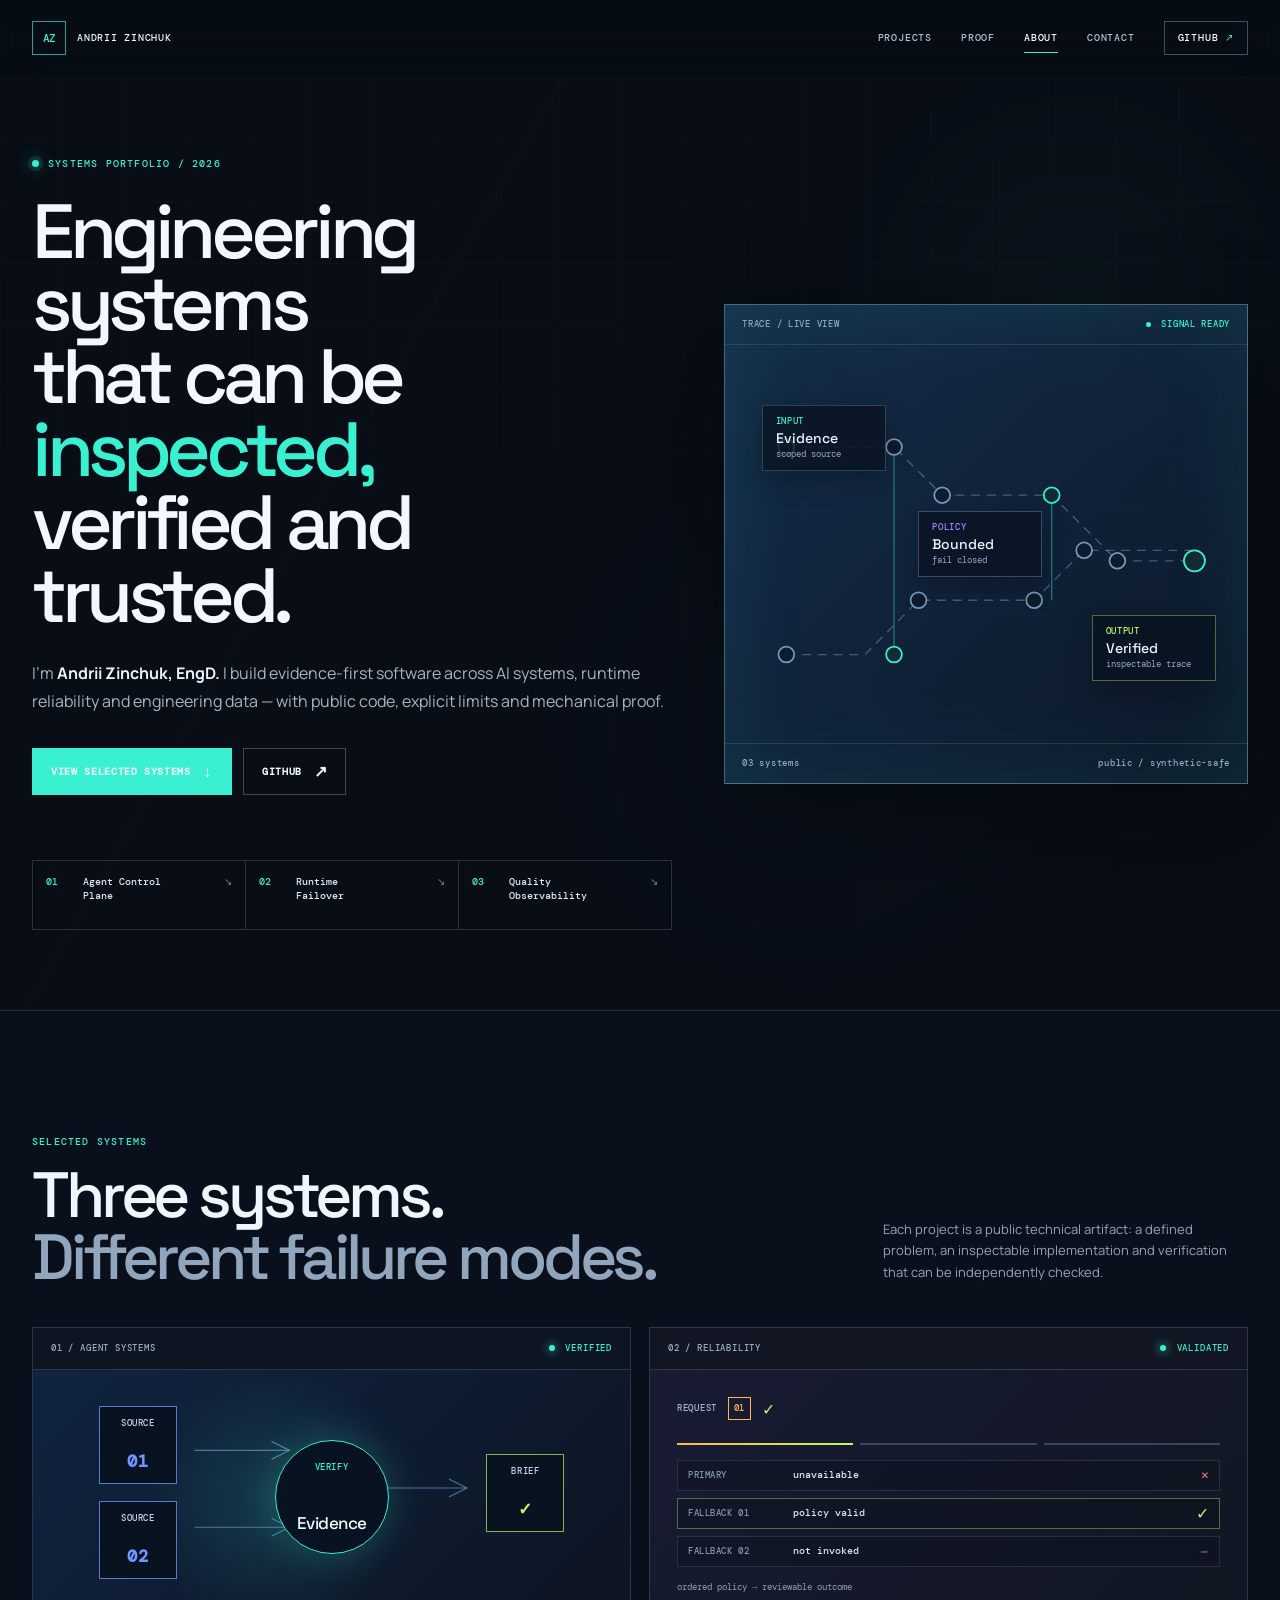
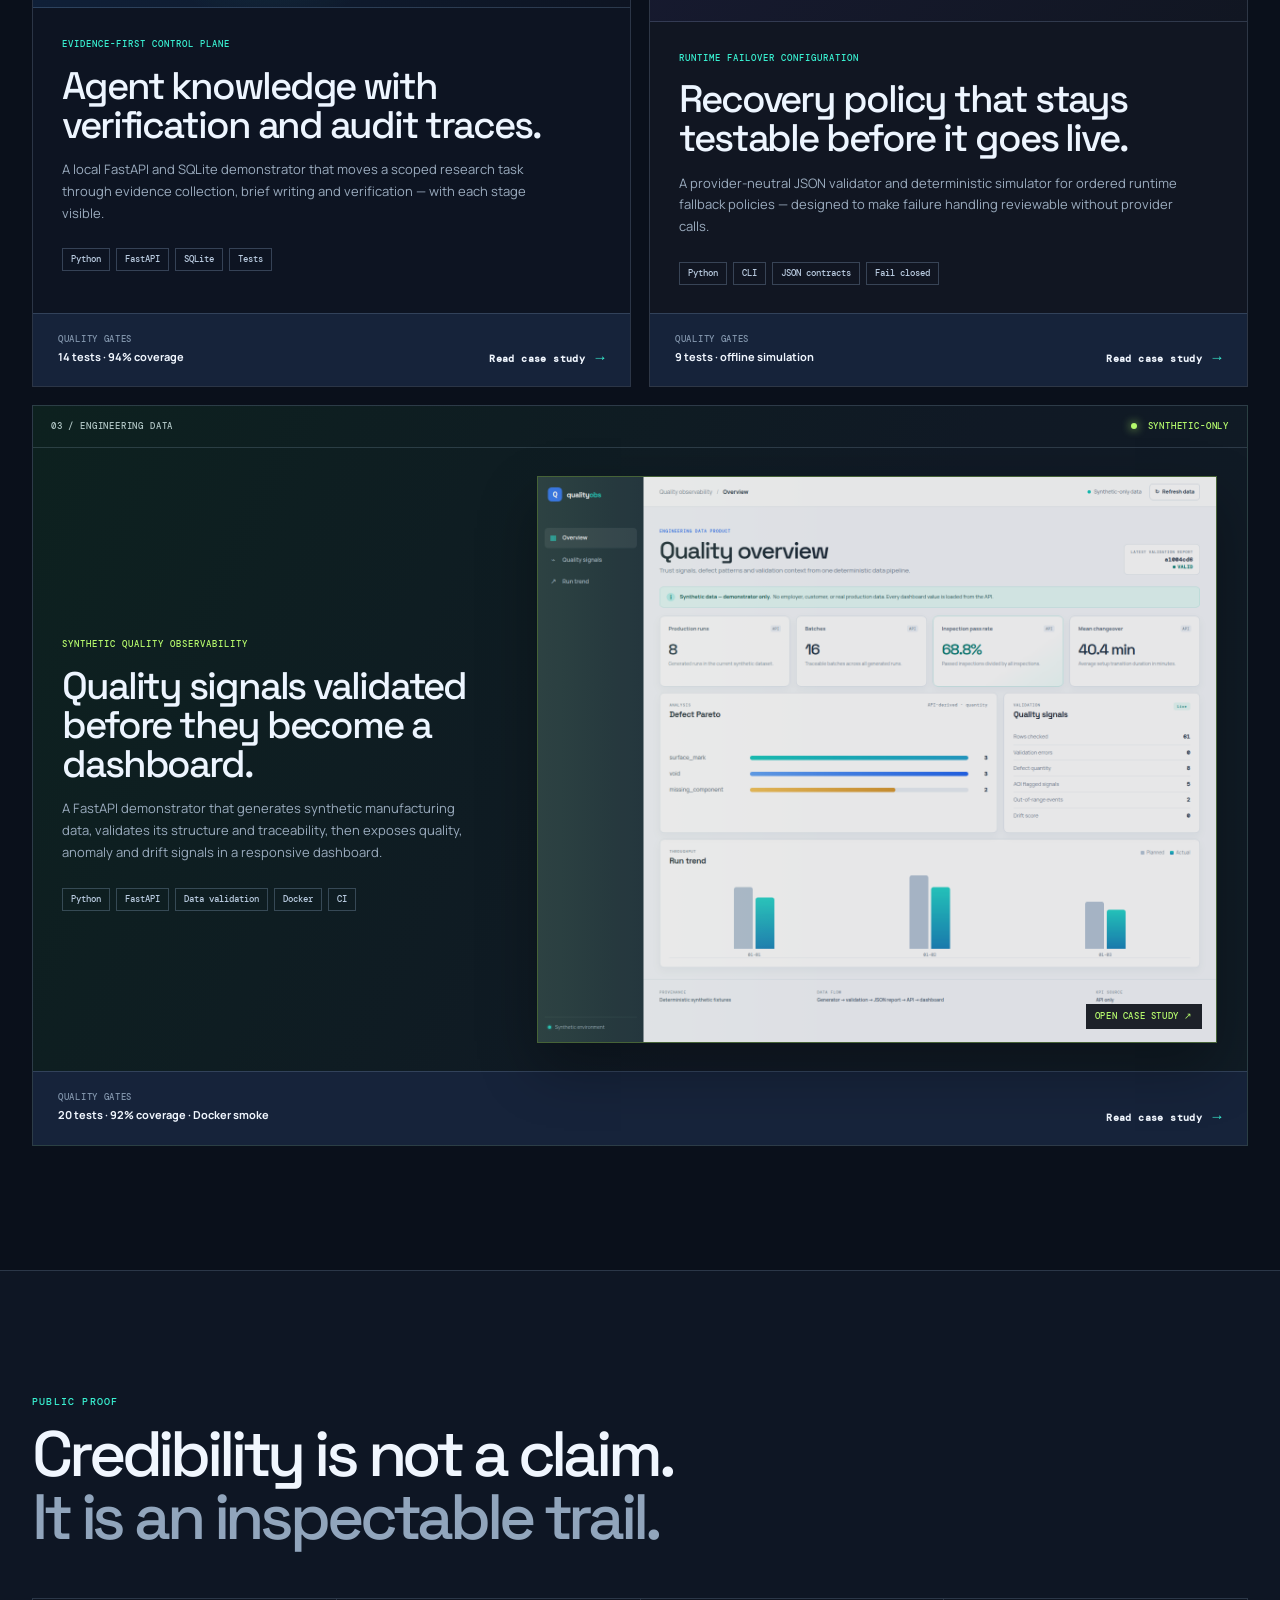
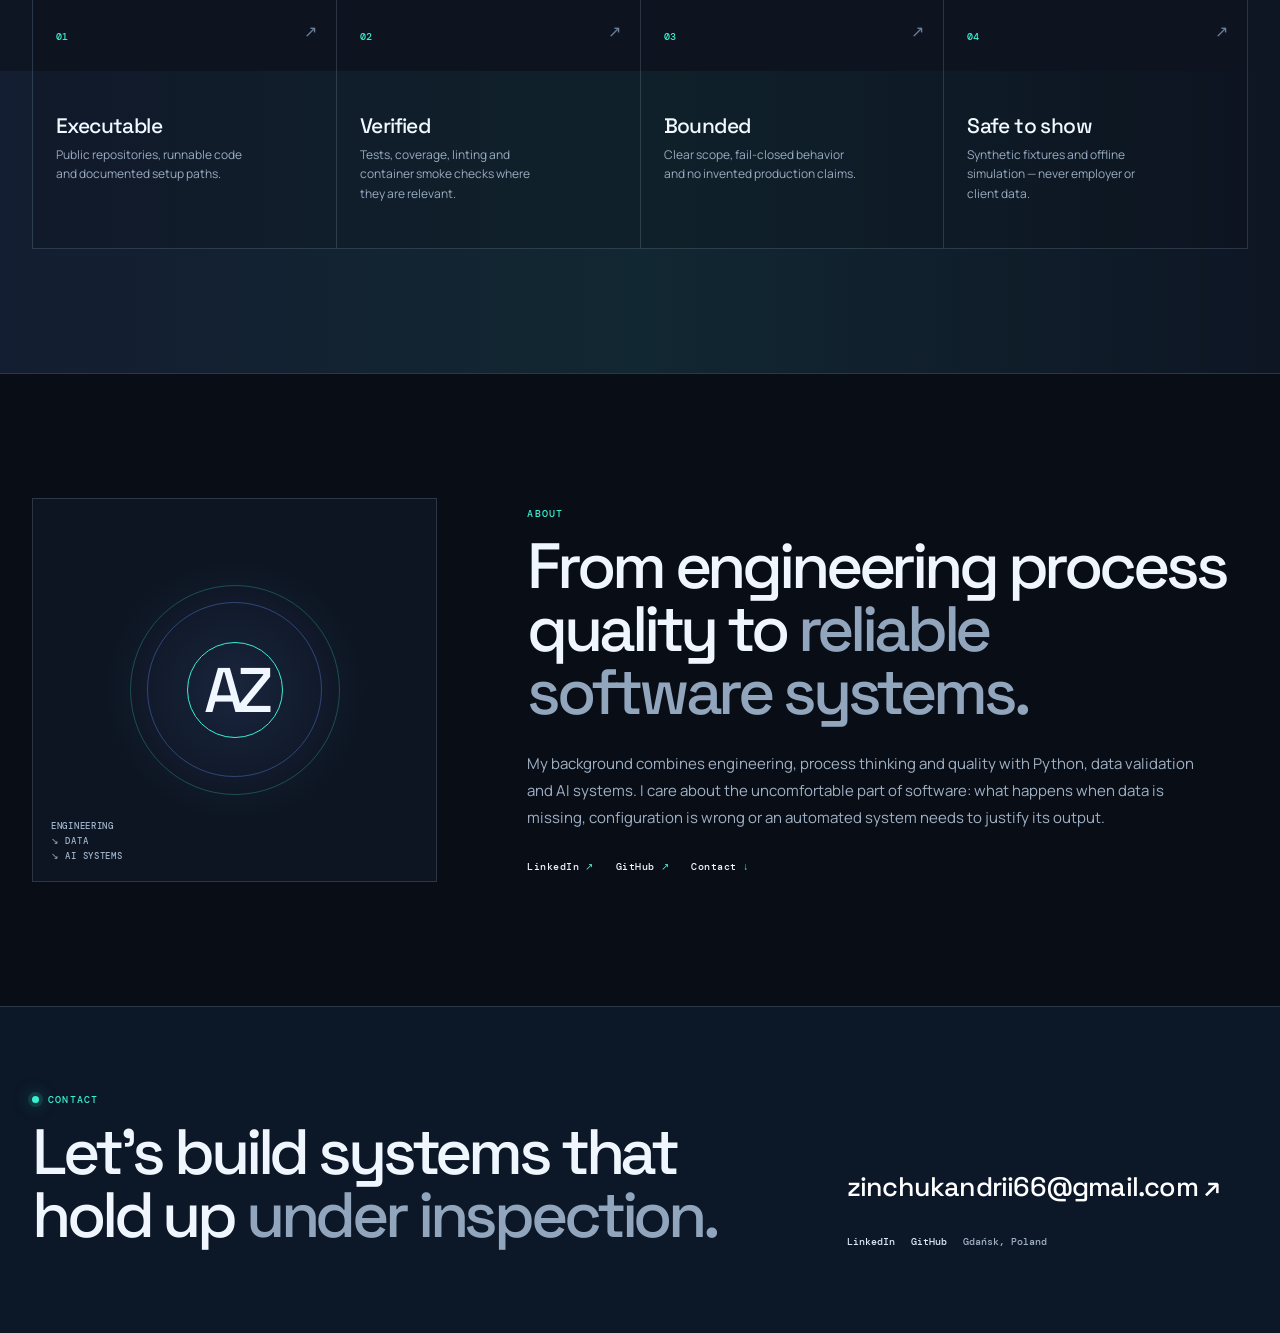
==== commit 2d43ec92: "fix: remove overflowing control-plane microcopy" ====
--- a/index.html
+++ b/index.html
@@ -10,8 +10,8 @@
   <link rel="preconnect" href="https://fonts.gstatic.com" crossorigin />
   <link href="https://fonts.googleapis.com/css2?family=DM+Mono:wght@400;500&family=Manrope:wght@400;500;600;700;800&family=Space+Grotesk:wght@400;500;600;700&display=swap" rel="stylesheet" />
   <link rel="stylesheet" href="styles.css" />
-  <link rel="stylesheet" href="signal.css" />
-  <script src="main.js" defer></script>
+  <link rel="stylesheet" href="signal.css?v=legibility-3" />
+  <script src="main.js?v=legibility-3" defer></script>
 </head>
 <body class="signal-site">
   <a class="skip-link" href="#main">Skip to content</a>
@@ -89,7 +89,7 @@
             <div class="signal-project-top"><span>01 / AGENT SYSTEMS</span><span><i></i> VERIFIED</span></div>
             <div class="signal-project-visual control-visual" aria-hidden="true">
               <div class="control-source">SOURCE<br /><b>01</b></div><div class="control-source source-two">SOURCE<br /><b>02</b></div>
-              <div class="control-core"><span>VERIFY</span><strong>Evidence</strong><small>traceable decision</small></div>
+              <div class="control-core"><span>VERIFY</span><strong>Evidence</strong></div>
               <div class="control-output">BRIEF<br /><b>✓</b></div>
               <svg viewBox="0 0 520 220"><path d="M92 64H208M92 158H208M311 110H425" /><path d="M186 53l22 11-22 11M186 147l22 11-22 11M403 99l22 11-22 11" /></svg>
             </div>
--- a/signal.css
+++ b/signal.css
@@ -50,14 +50,14 @@
 .signal-trace { position:absolute; top:50px; left:50%; width:94%; transform:translateX(-50%); }
 .signal-trace-line { stroke:rgba(132,176,217,.42); stroke-width:1.5; }.signal-trace-line-one,.signal-trace-line-two { stroke-dasharray:10 8; animation:traceFlow 7s linear infinite; }.signal-trace-line-two{animation-direction:reverse;}.signal-trace-line-three,.signal-trace-line-four { stroke:rgba(57,240,209,.42); }
 .signal-node { fill:#0e1b2b; stroke:#7698bd; stroke-width:2; }.signal-node.node-one,.signal-node.node-four,.signal-node.node-six,.signal-node.node-eight { fill:#102b32; stroke:var(--sg-cyan); animation:nodeGlow 2.7s ease-in-out infinite; }.signal-node.node-two,.signal-node.node-five,.signal-node.node-nine { animation:nodeGlow 2.7s .7s ease-in-out infinite; }.signal-node.node-six { animation-delay:1.4s; }
-.signal-console-card { position:absolute; z-index:3; display:grid; gap:5px; min-width:124px; padding:11px 13px; border:1px solid rgba(148,189,226,.25); background:rgba(9,19,33,.8); box-shadow:0 10px 25px rgba(0,0,0,.22); }.signal-console-card span { color:var(--sg-cyan); font:500 8px/1 'DM Mono',monospace; letter-spacing:.65px; }.signal-console-card strong { font:500 14px/1 'Space Grotesk',sans-serif; }.signal-console-card small { color:#93a8c0; font:400 9px/1 'DM Mono',monospace; }
+.signal-console-card { position:absolute; z-index:3; display:grid; gap:5px; min-width:124px; padding:11px 13px; border:1px solid rgba(148,189,226,.25); background:rgba(9,19,33,.8); box-shadow:0 10px 25px rgba(0,0,0,.22); }.signal-console-card span { color:var(--sg-cyan); font:500 9px/1 'DM Mono',monospace; letter-spacing:.65px; }.signal-console-card strong { font:500 14px/1 'Space Grotesk',sans-serif; }.signal-console-card small { color:#93a8c0; font:400 9px/1 'DM Mono',monospace; }
 .card-a { top:100px; left:7%; }.card-b { top:206px; left:37%; border-color:rgba(167,131,255,.38); }.card-b span { color:var(--sg-violet); }.card-c { right:6%; bottom:102px; border-color:rgba(181,249,108,.38); }.card-c span { color:var(--sg-lime); }
 .signal-section { padding:124px 0; }.signal-projects { background:#0a101b; }.signal-section-head { display:flex; align-items:end; justify-content:space-between; gap:40px; margin-bottom:38px; }.signal-section-head h2,.signal-proof h2,.signal-about h2,.signal-footer h2 { margin:15px 0 0; color:#f0f6fe; font:500 clamp(40px,5vw,67px)/.98 'Space Grotesk',sans-serif; letter-spacing:-.065em; }.signal-section-head h2 span,.signal-proof h2 span,.signal-about h2 span,.signal-footer h2 span { color:#91a5bc; }.signal-section-head>p { max-width:365px; margin:0 0 6px; color:var(--sg-muted); font-size:13px; line-height:1.65; }
 .signal-project-grid { display:grid; grid-template-columns:1fr 1fr; gap:18px; }.signal-project { display:flex; min-height:660px; flex-direction:column; overflow:hidden; border:1px solid var(--sg-line); background:var(--sg-panel); transition:transform .25s ease,border-color .25s ease,box-shadow .25s ease; }.signal-project:hover { transform:translateY(-7px); border-color:rgba(57,240,209,.62); box-shadow:0 26px 65px rgba(0,0,0,.34); }.signal-project-top { display:flex; justify-content:space-between; padding:15px 18px; border-bottom:1px solid var(--sg-line); color:#9aacbf; font:500 9px/1.2 'DM Mono',monospace; letter-spacing:.82px; }.signal-project-top>span:last-child { color:var(--sg-cyan); }.signal-project-top i { display:inline-block; width:6px; height:6px; margin-right:5px; border-radius:50%; background:currentColor; box-shadow:0 0 10px currentColor; }
-.signal-project-visual { position:relative; min-height:238px; overflow:hidden; border-bottom:1px solid var(--sg-line); }.signal-project-copy { padding:31px 29px 0; }.signal-kicker { margin:0 0 15px; color:var(--sg-cyan); font:500 9px/1.3 'DM Mono',monospace; letter-spacing:1px; }.signal-project-copy h3 { max-width:510px; margin:0 0 15px; font:500 clamp(28px,3vw,42px)/1.02 'Space Grotesk',sans-serif; letter-spacing:-.055em; }.signal-project-copy p:not(.signal-kicker) { max-width:500px; margin:0; color:#9bacbf; font-size:13px; line-height:1.68; }.signal-tags { display:flex; flex-wrap:wrap; gap:6px; margin:24px 29px 0; }.signal-tags span { border:1px solid rgba(159,187,220,.28); padding:6px 8px; color:#b9cbe0; font:500 9px/1 'DM Mono',monospace; }.signal-project-foot { display:flex; align-items:end; justify-content:space-between; gap:18px; margin-top:auto; padding:21px 25px; border-top:1px solid var(--sg-line); }.signal-project-foot div { display:grid; gap:5px; }.signal-project-foot div span { color:#8194ab; font:500 8px/1 'DM Mono',monospace; letter-spacing:.7px; }.signal-project-foot strong { color:#f0f6fe; font-size:11px; }.signal-project-foot a { color:#f0f6fe; font:600 10px/1 'DM Mono',monospace; letter-spacing:.4px; text-decoration:none; }.signal-project-foot a b { margin-left:4px; color:var(--sg-cyan); font-size:15px; }
-.control-visual { background:radial-gradient(circle at 40% 55%,rgba(57,240,209,.14),transparent 34%),linear-gradient(135deg,#102440,#0d1422); }.control-visual svg { position:absolute; top:28px; left:50%; width:100%; height:180px; transform:translateX(-50%); }.control-visual path { fill:none; stroke:rgba(111,172,225,.6); stroke-width:1.4; }.control-source,.control-core,.control-output { position:absolute; z-index:2; display:grid; place-items:center; width:73px; height:73px; border:1px solid rgba(113,150,255,.6); background:rgba(10,21,38,.9); color:#9eb8d6; text-align:center; font:500 8px/1.4 'DM Mono',monospace; letter-spacing:.5px; }.control-source b,.control-output b { color:var(--sg-blue); font-size:17px; }.control-source { top:36px; left:11%; }.control-source.source-two { top:auto; bottom:28px; }.control-core { top:77px; left:calc(50% - 51px); width:102px; height:102px; border-color:var(--sg-cyan); border-radius:50%; box-shadow:0 0 38px rgba(57,240,209,.15); }.control-core span { color:var(--sg-cyan); }.control-core strong { color:#effcff; font:500 16px/1 'Space Grotesk',sans-serif; letter-spacing:-.5px; }.control-core small { color:#9eb7cd; font-size:7px; }.control-output { top:84px; right:11%; border-color:rgba(181,249,108,.7); }.control-output b { color:var(--sg-lime); }
-.signal-project-runtime { background:#111622; }.runtime-visual { padding:27px; background:linear-gradient(135deg,#181b33,#111622); }.runtime-status { display:flex; align-items:center; gap:11px; }.runtime-status span { color:#a4b7d0; font:500 8px/1 'DM Mono',monospace; letter-spacing:.7px; }.runtime-status b { display:grid; place-items:center; width:23px; height:23px; border:1px solid var(--sg-amber); color:var(--sg-amber); font:500 9px/1 'DM Mono',monospace; }.runtime-status i { color:var(--sg-lime); font-style:normal; }.runtime-rail { display:flex; gap:7px; margin:22px 0 15px; }.runtime-rail span { display:block; height:2px; flex:1; background:#39475d; }.runtime-rail .rail-active { background:linear-gradient(90deg,var(--sg-amber),var(--sg-lime)); }.runtime-policy { display:grid; gap:7px; }.runtime-policy div { display:grid; grid-template-columns:105px 1fr 18px; align-items:center; min-height:31px; padding:0 10px; border:1px solid rgba(156,181,215,.16); background:rgba(9,14,25,.36); }.runtime-policy span { color:#8497b0; font:500 8px/1 'DM Mono',monospace; letter-spacing:.55px; }.runtime-policy strong { color:#d9e5f4; font:500 10px/1 'DM Mono',monospace; }.runtime-policy i { font-style:normal; text-align:right; }.runtime-policy div:first-child i { color:#ff7e7e; }.runtime-policy div:nth-child(2) { border-color:rgba(181,249,108,.4); }.runtime-policy div:nth-child(2) i { color:var(--sg-lime); }.runtime-policy div:last-child i { color:#71829a; }.runtime-visual p { margin:14px 0 0; color:#8fa0b5; font:400 8px/1.4 'DM Mono',monospace; }
-.signal-project-quality { grid-column:1/-1; min-height:534px; background:linear-gradient(115deg,#0d211f,#101925 62%,#101c25); }.signal-project-quality .signal-project-top { color:#afc4c3; }.signal-project-quality .signal-project-top>span:last-child,.signal-project-quality .signal-kicker { color:var(--sg-lime); }.signal-quality-layout { display:grid; grid-template-columns:.8fr 1.2fr; align-items:center; flex:1; gap:30px; }.signal-quality-layout .signal-tags { margin-left:0; }.signal-dashboard-shot { position:relative; display:block; margin:28px 30px 28px 0; overflow:hidden; border:1px solid rgba(181,249,108,.35); background:#0b121c; box-shadow:0 25px 55px rgba(0,0,0,.3); text-decoration:none; }.signal-dashboard-shot img { display:block; width:100%; opacity:.9; transition:opacity .25s ease,transform .35s ease,filter .35s ease; }.signal-dashboard-shot::after { content:""; position:absolute; inset:0; background:linear-gradient(90deg,rgba(181,249,108,.16),transparent 45%); mix-blend-mode:screen; pointer-events:none; }.signal-dashboard-shot span { position:absolute; right:14px; bottom:13px; z-index:2; padding:8px 9px; background:rgba(8,13,22,.9); color:var(--sg-lime); font:500 8px/1 'DM Mono',monospace; letter-spacing:.6px; }.signal-dashboard-shot:hover img { opacity:1; transform:scale(1.025); filter:saturate(1.16); }
+.signal-project-visual { position:relative; min-height:238px; overflow:hidden; border-bottom:1px solid var(--sg-line); }.signal-project-copy { padding:31px 29px 0; }.signal-kicker { margin:0 0 15px; color:var(--sg-cyan); font:500 9px/1.3 'DM Mono',monospace; letter-spacing:1px; }.signal-project-copy h3 { max-width:510px; margin:0 0 15px; font:500 clamp(28px,3vw,42px)/1.02 'Space Grotesk',sans-serif; letter-spacing:-.055em; }.signal-project-copy p:not(.signal-kicker) { max-width:500px; margin:0; color:#9bacbf; font-size:13px; line-height:1.68; }.signal-tags { display:flex; flex-wrap:wrap; gap:6px; margin:24px 29px 0; }.signal-tags span { border:1px solid rgba(159,187,220,.28); padding:6px 8px; color:#b9cbe0; font:500 9px/1 'DM Mono',monospace; }.signal-project-foot { display:flex; align-items:end; justify-content:space-between; gap:18px; margin-top:auto; padding:21px 25px; border-top:1px solid var(--sg-line); }.signal-project-foot div { display:grid; gap:5px; }.signal-project-foot div span { color:#8194ab; font:500 9px/1 'DM Mono',monospace; letter-spacing:.7px; }.signal-project-foot strong { color:#f0f6fe; font-size:11px; }.signal-project-foot a { color:#f0f6fe; font:600 10px/1 'DM Mono',monospace; letter-spacing:.4px; text-decoration:none; }.signal-project-foot a b { margin-left:4px; color:var(--sg-cyan); font-size:15px; }
+.control-visual { background:radial-gradient(circle at 40% 55%,rgba(57,240,209,.14),transparent 34%),linear-gradient(135deg,#102440,#0d1422); }.control-visual svg { position:absolute; top:28px; left:50%; width:100%; height:180px; transform:translateX(-50%); }.control-visual path { fill:none; stroke:rgba(111,172,225,.6); stroke-width:1.4; }.control-source,.control-core,.control-output { position:absolute; z-index:2; display:grid; place-items:center; width:78px; height:78px; border:1px solid rgba(113,150,255,.78); background:rgba(8,18,33,.96); color:#c4d6ec; text-align:center; font:500 9px/1.45 'DM Mono',monospace; letter-spacing:.55px; }.control-source b,.control-output b { color:var(--sg-blue); font-size:17px; }.control-source { top:36px; left:11%; }.control-source.source-two { top:auto; bottom:28px; }.control-core { top:70px; left:calc(50% - 57px); width:114px; height:114px; border-color:var(--sg-cyan); border-radius:50%; box-shadow:0 0 42px rgba(57,240,209,.22); }.control-core span { color:var(--sg-cyan); font-size:9px; }.control-core strong { color:#effcff; font:500 17px/1 'Space Grotesk',sans-serif; letter-spacing:-.5px; }.control-core small { display:none; }.control-output { top:84px; right:11%; border-color:rgba(181,249,108,.7); }.control-output b { color:var(--sg-lime); }
+.signal-project-runtime { background:#111622; }.runtime-visual { padding:27px; background:linear-gradient(135deg,#181b33,#111622); }.runtime-status { display:flex; align-items:center; gap:11px; }.runtime-status span { color:#a4b7d0; font:500 9px/1 'DM Mono',monospace; letter-spacing:.7px; }.runtime-status b { display:grid; place-items:center; width:23px; height:23px; border:1px solid var(--sg-amber); color:var(--sg-amber); font:500 9px/1 'DM Mono',monospace; }.runtime-status i { color:var(--sg-lime); font-style:normal; }.runtime-rail { display:flex; gap:7px; margin:22px 0 15px; }.runtime-rail span { display:block; height:2px; flex:1; background:#39475d; }.runtime-rail .rail-active { background:linear-gradient(90deg,var(--sg-amber),var(--sg-lime)); }.runtime-policy { display:grid; gap:7px; }.runtime-policy div { display:grid; grid-template-columns:105px 1fr 18px; align-items:center; min-height:31px; padding:0 10px; border:1px solid rgba(156,181,215,.16); background:rgba(9,14,25,.36); }.runtime-policy span { color:#8497b0; font:500 9px/1 'DM Mono',monospace; letter-spacing:.55px; }.runtime-policy strong { color:#d9e5f4; font:500 10px/1 'DM Mono',monospace; }.runtime-policy i { font-style:normal; text-align:right; }.runtime-policy div:first-child i { color:#ff7e7e; }.runtime-policy div:nth-child(2) { border-color:rgba(181,249,108,.4); }.runtime-policy div:nth-child(2) i { color:var(--sg-lime); }.runtime-policy div:last-child i { color:#71829a; }.runtime-visual p { margin:14px 0 0; color:#8fa0b5; font:400 9px/1.4 'DM Mono',monospace; }
+.signal-project-quality { grid-column:1/-1; min-height:534px; background:linear-gradient(115deg,#0d211f,#101925 62%,#101c25); }.signal-project-quality .signal-project-top { color:#afc4c3; }.signal-project-quality .signal-project-top>span:last-child,.signal-project-quality .signal-kicker { color:var(--sg-lime); }.signal-quality-layout { display:grid; grid-template-columns:.8fr 1.2fr; align-items:center; flex:1; gap:30px; }.signal-quality-layout .signal-tags { margin-left:0; }.signal-dashboard-shot { position:relative; display:block; margin:28px 30px 28px 0; overflow:hidden; border:1px solid rgba(181,249,108,.35); background:#0b121c; box-shadow:0 25px 55px rgba(0,0,0,.3); text-decoration:none; }.signal-dashboard-shot img { display:block; width:100%; opacity:.9; transition:opacity .25s ease,transform .35s ease,filter .35s ease; }.signal-dashboard-shot::after { content:""; position:absolute; inset:0; background:linear-gradient(90deg,rgba(181,249,108,.16),transparent 45%); mix-blend-mode:screen; pointer-events:none; }.signal-dashboard-shot span { position:absolute; right:14px; bottom:13px; z-index:2; padding:8px 9px; background:rgba(8,13,22,.9); color:var(--sg-lime); font:500 9px/1 'DM Mono',monospace; letter-spacing:.6px; }.signal-dashboard-shot:hover img { opacity:1; transform:scale(1.025); filter:saturate(1.16); }
 .signal-proof { position:relative; background:#0e1624; border-top:1px solid var(--sg-line); border-bottom:1px solid var(--sg-line); }.signal-proof::before { content:""; position:absolute; inset:auto 0 0; height:43%; background:linear-gradient(90deg,rgba(113,150,255,.06),rgba(57,240,209,.08),transparent); }.signal-proof-top { position:relative; z-index:1; }.signal-proof-grid { position:relative; z-index:1; display:grid; grid-template-columns:repeat(4,1fr); margin-top:49px; border-top:1px solid var(--sg-line); border-left:1px solid var(--sg-line); }.signal-proof-grid article { position:relative; min-height:250px; padding:23px; border-right:1px solid var(--sg-line); border-bottom:1px solid var(--sg-line); background:rgba(8,13,22,.25); transition:background .2s ease; }.signal-proof-grid article:hover { background:rgba(57,240,209,.06); }.signal-proof-grid span { color:var(--sg-cyan); font:500 10px/1 'DM Mono',monospace; }.signal-proof-grid h3 { margin:69px 0 9px; color:#f1f8ff; font:500 21px/1 'Space Grotesk',sans-serif; letter-spacing:-.6px; }.signal-proof-grid p { max-width:195px; margin:0; color:#9aacc1; font-size:12px; line-height:1.64; }.signal-proof-grid i { position:absolute; top:20px; right:19px; color:#6b7f99; font-style:normal; }
 .signal-about { background:#080d16; }.signal-about-grid { display:grid; grid-template-columns:.72fr 1.28fr; align-items:center; gap:90px; }.signal-about-marker { position:relative; display:grid; place-items:center; min-height:384px; overflow:hidden; border:1px solid var(--sg-line); background:radial-gradient(circle,rgba(113,150,255,.12),transparent 47%),#0d1522; }.signal-about-marker>span { position:relative; z-index:1; color:#f0f7ff; font:500 63px/.8 'Space Grotesk',sans-serif; letter-spacing:-7px; }.signal-about-marker i { position:absolute; width:210px; height:210px; border:1px solid rgba(57,240,209,.25); border-radius:50%; }.signal-about-marker i:nth-of-type(1){width:96px;height:96px;border-color:var(--sg-cyan);}.signal-about-marker i:nth-of-type(2){width:175px;height:175px;border-color:rgba(113,150,255,.35);}.signal-about-marker p { position:absolute; bottom:17px; left:18px; margin:0; color:#9eb2ca; font:500 9px/1.65 'DM Mono',monospace; letter-spacing:.7px; }.signal-about h2 { max-width:710px; }.signal-about-copy { max-width:680px; margin:26px 0 0; color:#a0b1c5; font-size:15px; line-height:1.82; }.signal-about-links { display:flex; flex-wrap:wrap; gap:22px; margin-top:31px; }.signal-about-links a { color:#eef7ff; font:500 10px/1 'DM Mono',monospace; letter-spacing:.45px; text-decoration:none; }.signal-about-links a span { color:var(--sg-cyan); }
 .signal-footer { padding:86px 0; border-top:1px solid var(--sg-line); background:#0c1727; }.signal-footer-grid { display:grid; grid-template-columns:1.3fr .7fr; align-items:end; gap:70px; }.signal-footer h2 { max-width:690px; }.signal-contact { display:grid; gap:36px; }.signal-email { color:var(--sg-cyan); font:500 clamp(18px,2.1vw,28px)/1 'Space Grotesk',sans-serif; letter-spacing:-.8px; text-decoration:none; }.signal-contact>div { display:flex; flex-wrap:wrap; gap:16px; color:#a0b1c5; font:500 10px/1 'DM Mono',monospace; }.signal-contact>div a { color:#dce8f6; text-decoration:none; }
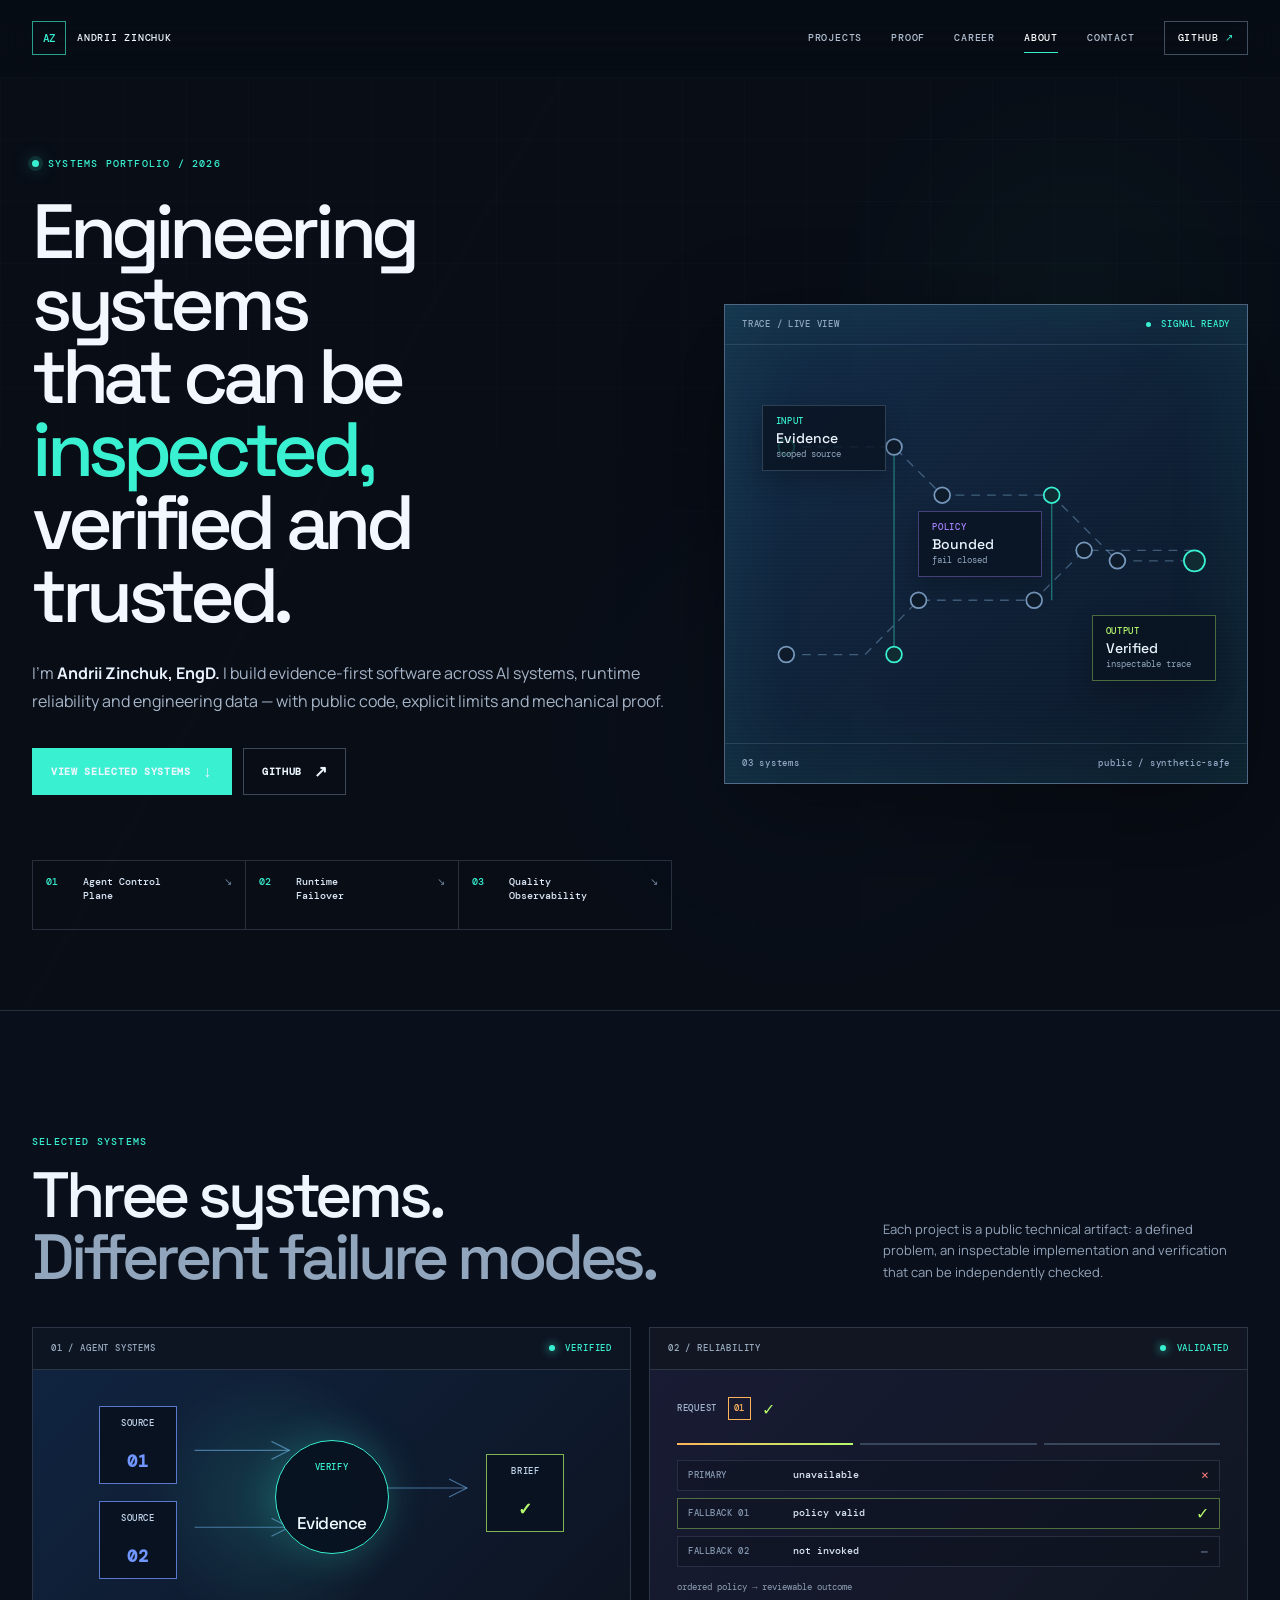
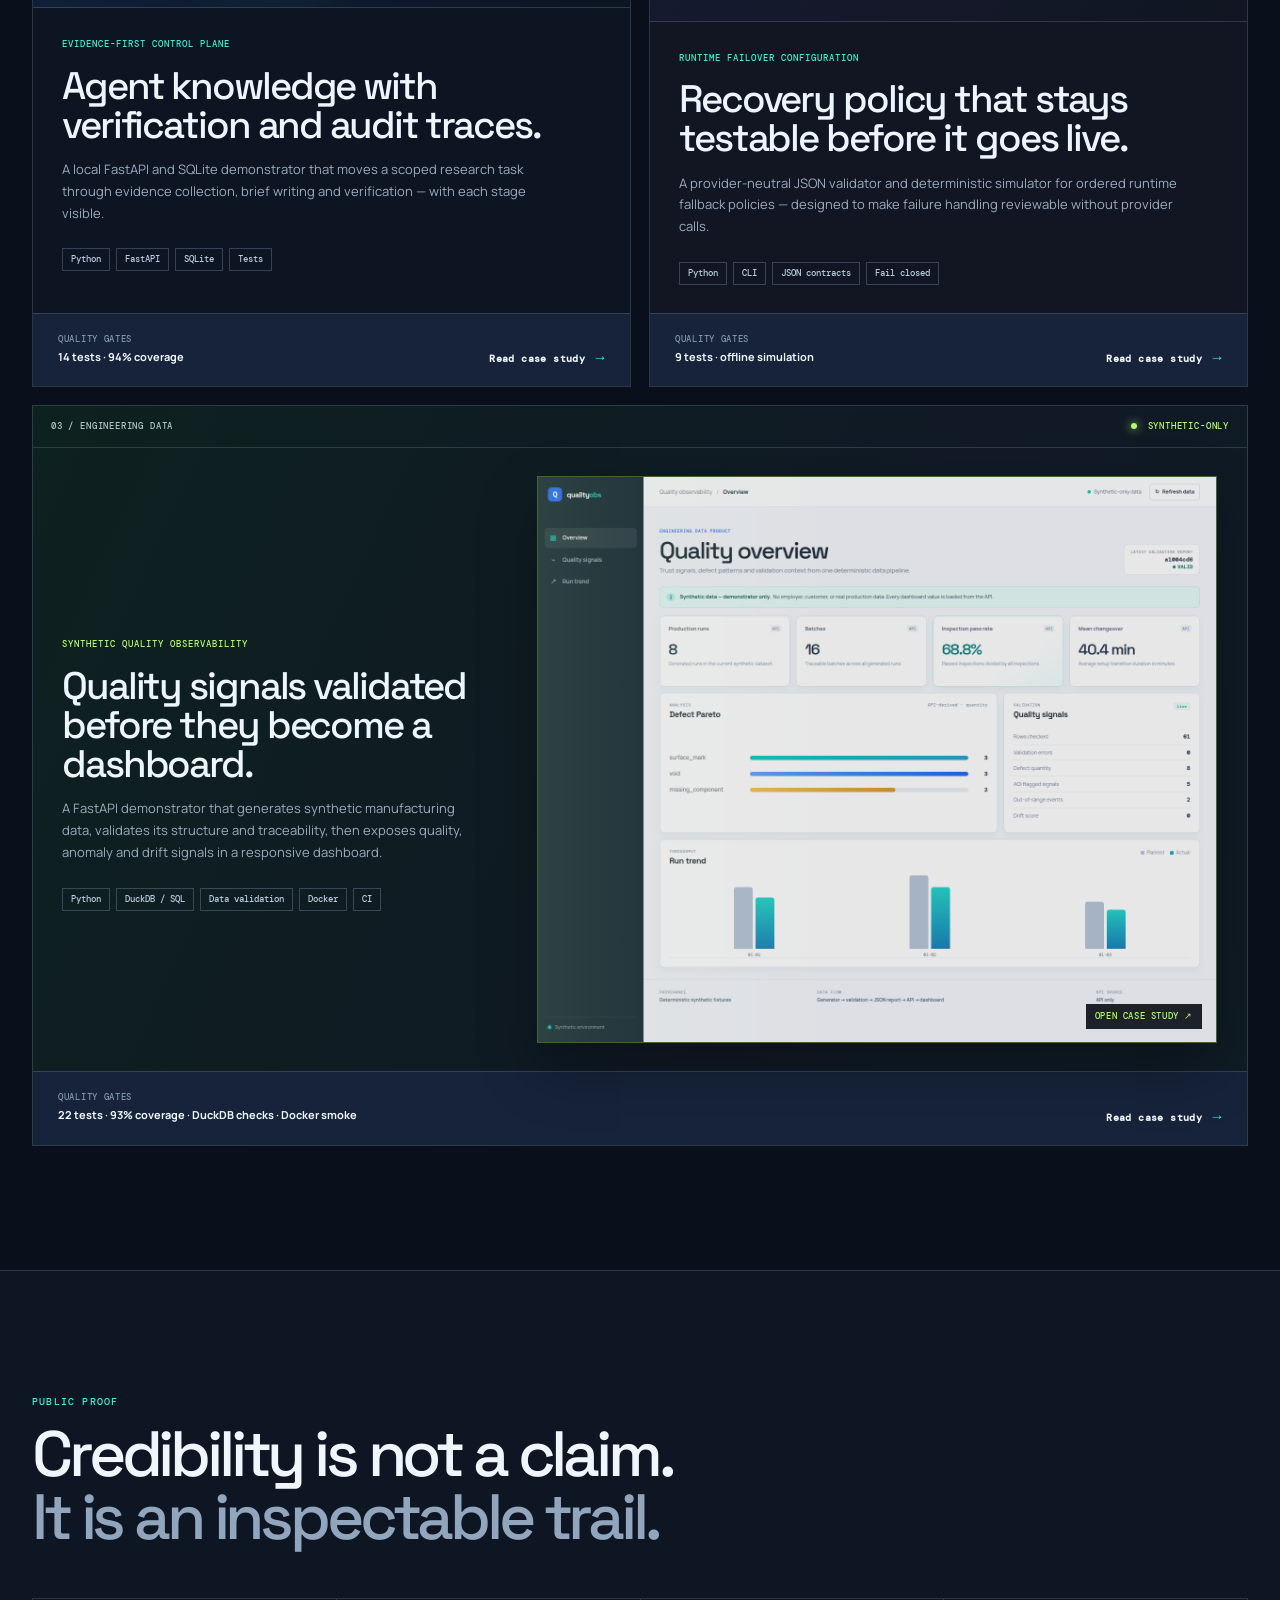
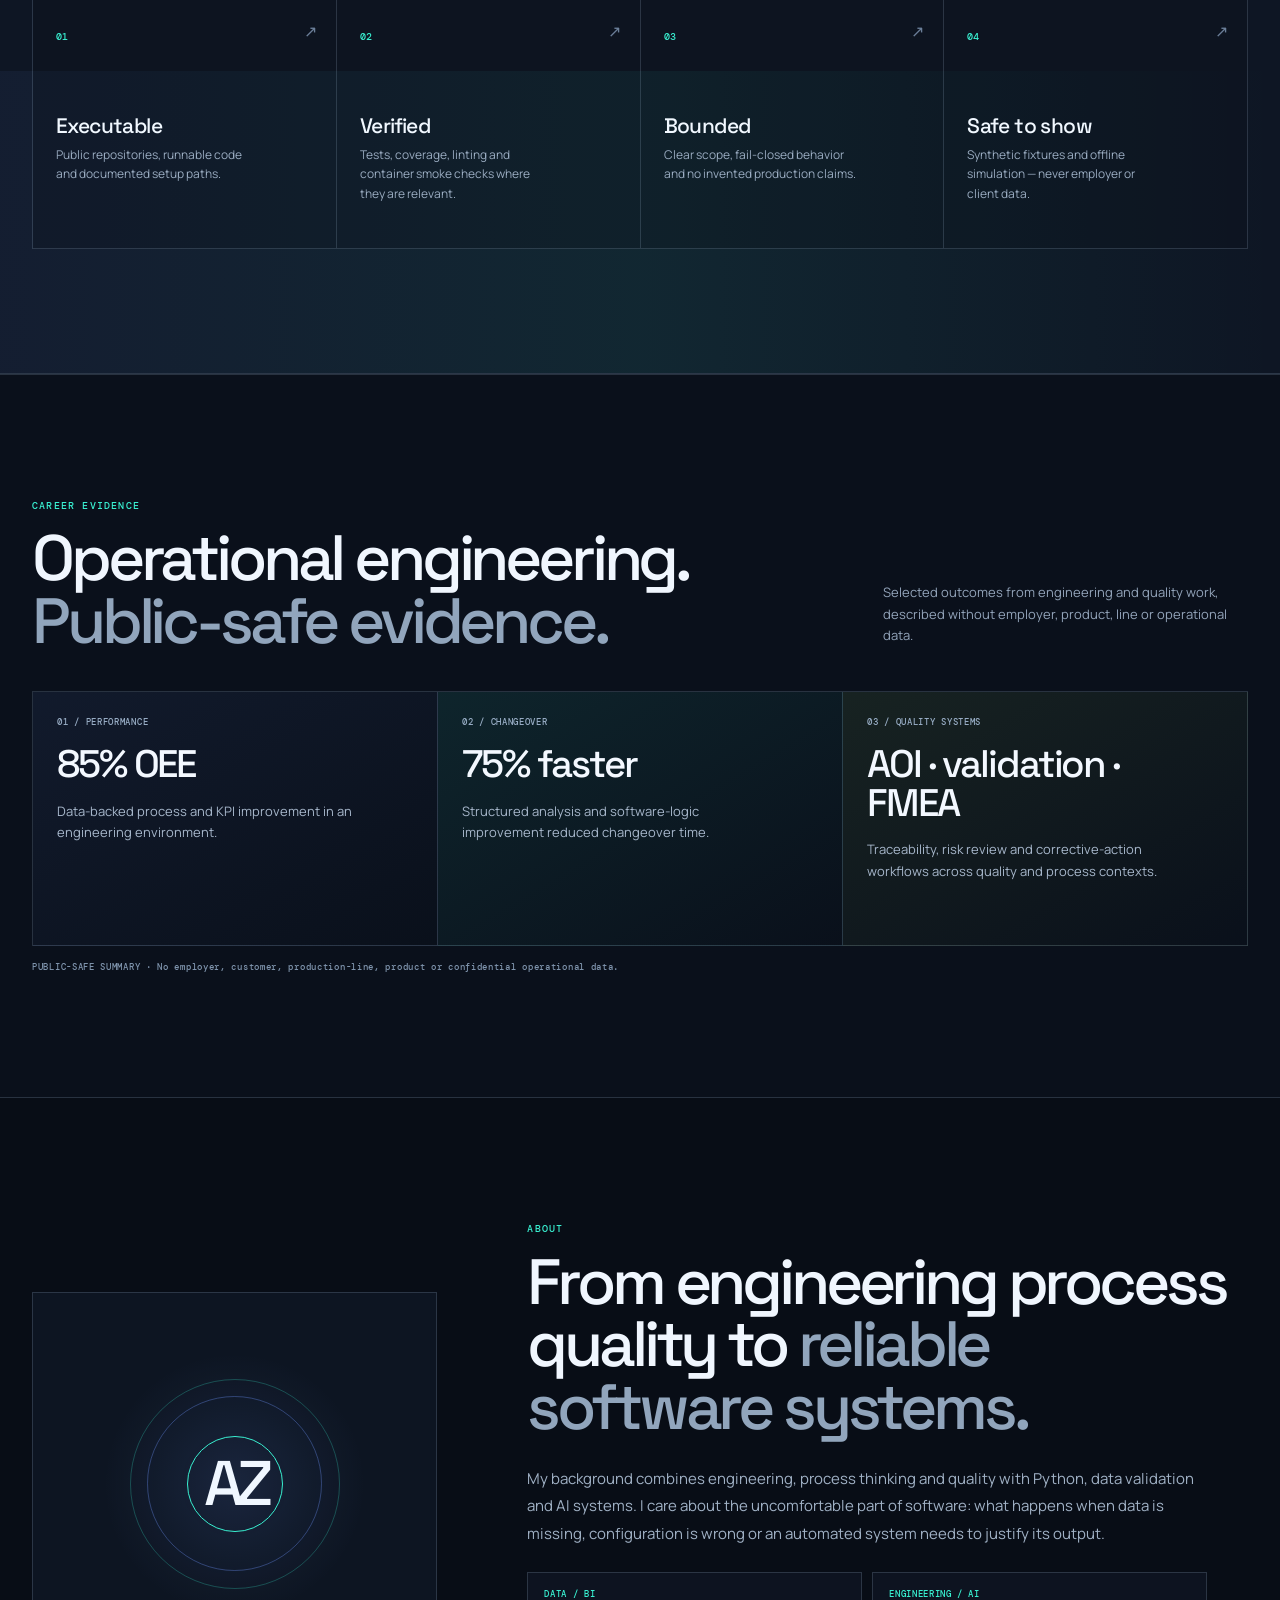
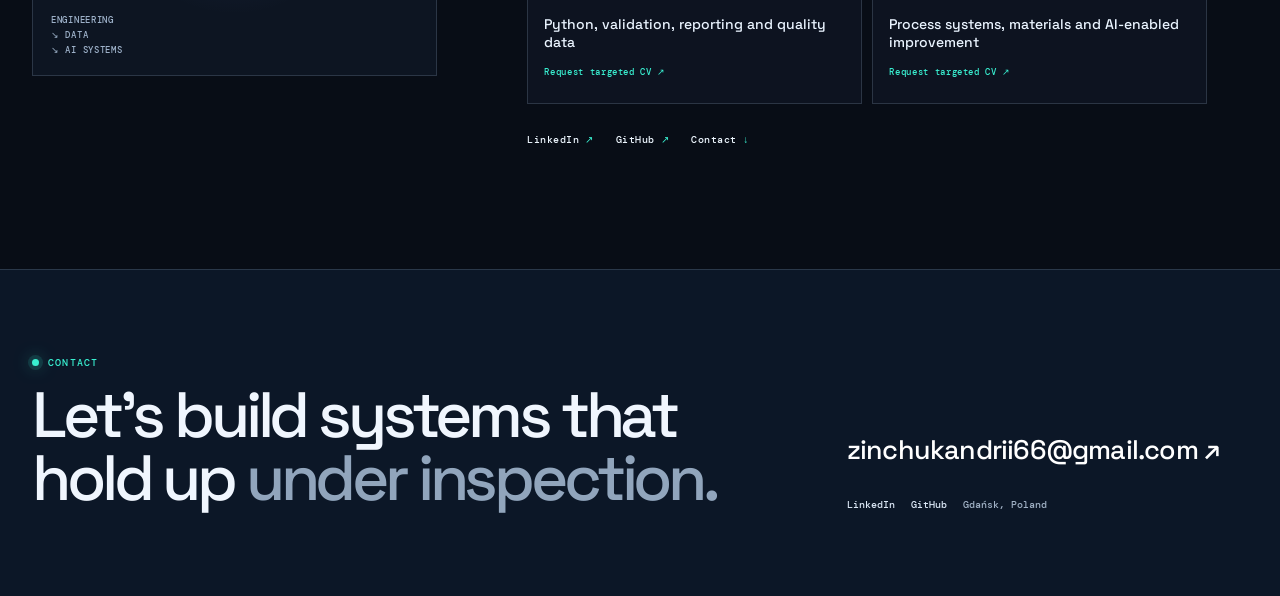
==== commit 760df45f: "feat: add career evidence and data proof" ====
--- a/index.html
+++ b/index.html
@@ -23,6 +23,7 @@
       <nav class="signal-nav" id="signal-nav" aria-label="Primary navigation" data-menu>
         <a href="#projects" data-nav-link>Projects</a>
         <a href="#proof" data-nav-link>Proof</a>
+        <a href="#career" data-nav-link>Career</a>
         <a href="#about" data-nav-link>About</a>
         <a href="#contact" data-nav-link>Contact</a>
         <a class="signal-nav-github" href="https://github.com/zinchukandrii" target="_blank" rel="noopener noreferrer">GitHub <span>↗</span></a>
@@ -113,8 +114,8 @@
 
           <article class="signal-project signal-project-quality" id="quality-observability" data-reveal>
             <div class="signal-project-top"><span>03 / ENGINEERING DATA</span><span><i></i> SYNTHETIC-ONLY</span></div>
-            <div class="signal-quality-layout"><div class="signal-project-copy"><p class="signal-kicker">SYNTHETIC QUALITY OBSERVABILITY</p><h3>Quality signals validated before they become a dashboard.</h3><p>A FastAPI demonstrator that generates synthetic manufacturing data, validates its structure and traceability, then exposes quality, anomaly and drift signals in a responsive dashboard.</p><div class="signal-tags"><span>Python</span><span>FastAPI</span><span>Data validation</span><span>Docker</span><span>CI</span></div></div><a class="signal-dashboard-shot" href="projects/quality-observability.html" aria-label="Open Quality Observability case study"><img src="projects/assets/dashboard-desktop.png" alt="Synthetic Quality Observability dashboard showing quality metrics and defect signals" loading="lazy" /><span>OPEN CASE STUDY ↗</span></a></div>
-            <footer class="signal-project-foot"><div><span>QUALITY GATES</span><strong>20 tests · 92% coverage · Docker smoke</strong></div><a href="projects/quality-observability.html">Read case study <b>→</b></a></footer>
+            <div class="signal-quality-layout"><div class="signal-project-copy"><p class="signal-kicker">SYNTHETIC QUALITY OBSERVABILITY</p><h3>Quality signals validated before they become a dashboard.</h3><p>A FastAPI demonstrator that generates synthetic manufacturing data, validates its structure and traceability, then exposes quality, anomaly and drift signals in a responsive dashboard.</p><div class="signal-tags"><span>Python</span><span>DuckDB / SQL</span><span>Data validation</span><span>Docker</span><span>CI</span></div></div><a class="signal-dashboard-shot" href="projects/quality-observability.html" aria-label="Open Quality Observability case study"><img src="projects/assets/dashboard-desktop.png" alt="Synthetic Quality Observability dashboard showing quality metrics and defect signals" loading="lazy" /><span>OPEN CASE STUDY ↗</span></a></div>
+            <footer class="signal-project-foot"><div><span>QUALITY GATES</span><strong>22 tests · 93% coverage · DuckDB checks · Docker smoke</strong></div><a href="projects/quality-observability.html">Read case study <b>→</b></a></footer>
           </article>
         </div>
       </div>
@@ -132,10 +133,25 @@
       </div>
     </section>
 
+    <section class="signal-career signal-section" id="career" aria-labelledby="career-title">
+      <div class="signal-shell">
+        <div class="signal-section-head" data-reveal>
+          <div><p class="signal-label">CAREER EVIDENCE</p><h2 id="career-title">Operational engineering.<br /><span>Public-safe evidence.</span></h2></div>
+          <p>Selected outcomes from engineering and quality work, described without employer, product, line or operational data.</p>
+        </div>
+        <div class="signal-career-grid">
+          <article data-reveal><span>01 / PERFORMANCE</span><strong>85% OEE</strong><p>Data-backed process and KPI improvement in an engineering environment.</p></article>
+          <article data-reveal><span>02 / CHANGEOVER</span><strong>75% faster</strong><p>Structured analysis and software-logic improvement reduced changeover time.</p></article>
+          <article data-reveal><span>03 / QUALITY SYSTEMS</span><strong>AOI · validation · FMEA</strong><p>Traceability, risk review and corrective-action workflows across quality and process contexts.</p></article>
+        </div>
+        <p class="signal-career-boundary">PUBLIC-SAFE SUMMARY · No employer, customer, production-line, product or confidential operational data.</p>
+      </div>
+    </section>
+
     <section class="signal-about signal-section" id="about" aria-labelledby="about-title">
       <div class="signal-shell signal-about-grid">
         <div class="signal-about-marker" aria-hidden="true" data-reveal><span>AZ</span><i></i><i></i><i></i><p>ENGINEERING<br />↘ DATA<br />↘ AI SYSTEMS</p></div>
-        <div data-reveal><p class="signal-label">ABOUT</p><h2 id="about-title">From engineering process quality to <span>reliable software systems.</span></h2><p class="signal-about-copy">My background combines engineering, process thinking and quality with Python, data validation and AI systems. I care about the uncomfortable part of software: what happens when data is missing, configuration is wrong or an automated system needs to justify its output.</p><div class="signal-about-links"><a href="https://www.linkedin.com/in/andrii-zinchuk-980121ba" target="_blank" rel="noopener noreferrer">LinkedIn <span>↗</span></a><a href="https://github.com/zinchukandrii" target="_blank" rel="noopener noreferrer">GitHub <span>↗</span></a><a href="#contact">Contact <span>↓</span></a></div></div>
+        <div data-reveal><p class="signal-label">ABOUT</p><h2 id="about-title">From engineering process quality to <span>reliable software systems.</span></h2><p class="signal-about-copy">My background combines engineering, process thinking and quality with Python, data validation and AI systems. I care about the uncomfortable part of software: what happens when data is missing, configuration is wrong or an automated system needs to justify its output.</p><div class="signal-profile-routes" aria-label="Role-specific CV requests"><a href="mailto:zinchukandrii66@gmail.com?subject=CV%20request%20%E2%80%94%20Data%20%26%20BI"><span>DATA / BI</span><strong>Python, validation, reporting and quality data</strong><i>Request targeted CV ↗</i></a><a href="mailto:zinchukandrii66@gmail.com?subject=CV%20request%20%E2%80%94%20Engineering%20%26%20AI"><span>ENGINEERING / AI</span><strong>Process systems, materials and AI-enabled improvement</strong><i>Request targeted CV ↗</i></a></div><div class="signal-about-links"><a href="https://www.linkedin.com/in/andrii-zinchuk-980121ba" target="_blank" rel="noopener noreferrer">LinkedIn <span>↗</span></a><a href="https://github.com/zinchukandrii" target="_blank" rel="noopener noreferrer">GitHub <span>↗</span></a><a href="#contact">Contact <span>↓</span></a></div></div>
       </div>
     </section>
   </main>
--- a/signal.css
+++ b/signal.css
@@ -59,10 +59,13 @@
 .signal-project-runtime { background:#111622; }.runtime-visual { padding:27px; background:linear-gradient(135deg,#181b33,#111622); }.runtime-status { display:flex; align-items:center; gap:11px; }.runtime-status span { color:#a4b7d0; font:500 9px/1 'DM Mono',monospace; letter-spacing:.7px; }.runtime-status b { display:grid; place-items:center; width:23px; height:23px; border:1px solid var(--sg-amber); color:var(--sg-amber); font:500 9px/1 'DM Mono',monospace; }.runtime-status i { color:var(--sg-lime); font-style:normal; }.runtime-rail { display:flex; gap:7px; margin:22px 0 15px; }.runtime-rail span { display:block; height:2px; flex:1; background:#39475d; }.runtime-rail .rail-active { background:linear-gradient(90deg,var(--sg-amber),var(--sg-lime)); }.runtime-policy { display:grid; gap:7px; }.runtime-policy div { display:grid; grid-template-columns:105px 1fr 18px; align-items:center; min-height:31px; padding:0 10px; border:1px solid rgba(156,181,215,.16); background:rgba(9,14,25,.36); }.runtime-policy span { color:#8497b0; font:500 9px/1 'DM Mono',monospace; letter-spacing:.55px; }.runtime-policy strong { color:#d9e5f4; font:500 10px/1 'DM Mono',monospace; }.runtime-policy i { font-style:normal; text-align:right; }.runtime-policy div:first-child i { color:#ff7e7e; }.runtime-policy div:nth-child(2) { border-color:rgba(181,249,108,.4); }.runtime-policy div:nth-child(2) i { color:var(--sg-lime); }.runtime-policy div:last-child i { color:#71829a; }.runtime-visual p { margin:14px 0 0; color:#8fa0b5; font:400 9px/1.4 'DM Mono',monospace; }
 .signal-project-quality { grid-column:1/-1; min-height:534px; background:linear-gradient(115deg,#0d211f,#101925 62%,#101c25); }.signal-project-quality .signal-project-top { color:#afc4c3; }.signal-project-quality .signal-project-top>span:last-child,.signal-project-quality .signal-kicker { color:var(--sg-lime); }.signal-quality-layout { display:grid; grid-template-columns:.8fr 1.2fr; align-items:center; flex:1; gap:30px; }.signal-quality-layout .signal-tags { margin-left:0; }.signal-dashboard-shot { position:relative; display:block; margin:28px 30px 28px 0; overflow:hidden; border:1px solid rgba(181,249,108,.35); background:#0b121c; box-shadow:0 25px 55px rgba(0,0,0,.3); text-decoration:none; }.signal-dashboard-shot img { display:block; width:100%; opacity:.9; transition:opacity .25s ease,transform .35s ease,filter .35s ease; }.signal-dashboard-shot::after { content:""; position:absolute; inset:0; background:linear-gradient(90deg,rgba(181,249,108,.16),transparent 45%); mix-blend-mode:screen; pointer-events:none; }.signal-dashboard-shot span { position:absolute; right:14px; bottom:13px; z-index:2; padding:8px 9px; background:rgba(8,13,22,.9); color:var(--sg-lime); font:500 9px/1 'DM Mono',monospace; letter-spacing:.6px; }.signal-dashboard-shot:hover img { opacity:1; transform:scale(1.025); filter:saturate(1.16); }
 .signal-proof { position:relative; background:#0e1624; border-top:1px solid var(--sg-line); border-bottom:1px solid var(--sg-line); }.signal-proof::before { content:""; position:absolute; inset:auto 0 0; height:43%; background:linear-gradient(90deg,rgba(113,150,255,.06),rgba(57,240,209,.08),transparent); }.signal-proof-top { position:relative; z-index:1; }.signal-proof-grid { position:relative; z-index:1; display:grid; grid-template-columns:repeat(4,1fr); margin-top:49px; border-top:1px solid var(--sg-line); border-left:1px solid var(--sg-line); }.signal-proof-grid article { position:relative; min-height:250px; padding:23px; border-right:1px solid var(--sg-line); border-bottom:1px solid var(--sg-line); background:rgba(8,13,22,.25); transition:background .2s ease; }.signal-proof-grid article:hover { background:rgba(57,240,209,.06); }.signal-proof-grid span { color:var(--sg-cyan); font:500 10px/1 'DM Mono',monospace; }.signal-proof-grid h3 { margin:69px 0 9px; color:#f1f8ff; font:500 21px/1 'Space Grotesk',sans-serif; letter-spacing:-.6px; }.signal-proof-grid p { max-width:195px; margin:0; color:#9aacc1; font-size:12px; line-height:1.64; }.signal-proof-grid i { position:absolute; top:20px; right:19px; color:#6b7f99; font-style:normal; }
-.signal-about { background:#080d16; }.signal-about-grid { display:grid; grid-template-columns:.72fr 1.28fr; align-items:center; gap:90px; }.signal-about-marker { position:relative; display:grid; place-items:center; min-height:384px; overflow:hidden; border:1px solid var(--sg-line); background:radial-gradient(circle,rgba(113,150,255,.12),transparent 47%),#0d1522; }.signal-about-marker>span { position:relative; z-index:1; color:#f0f7ff; font:500 63px/.8 'Space Grotesk',sans-serif; letter-spacing:-7px; }.signal-about-marker i { position:absolute; width:210px; height:210px; border:1px solid rgba(57,240,209,.25); border-radius:50%; }.signal-about-marker i:nth-of-type(1){width:96px;height:96px;border-color:var(--sg-cyan);}.signal-about-marker i:nth-of-type(2){width:175px;height:175px;border-color:rgba(113,150,255,.35);}.signal-about-marker p { position:absolute; bottom:17px; left:18px; margin:0; color:#9eb2ca; font:500 9px/1.65 'DM Mono',monospace; letter-spacing:.7px; }.signal-about h2 { max-width:710px; }.signal-about-copy { max-width:680px; margin:26px 0 0; color:#a0b1c5; font-size:15px; line-height:1.82; }.signal-about-links { display:flex; flex-wrap:wrap; gap:22px; margin-top:31px; }.signal-about-links a { color:#eef7ff; font:500 10px/1 'DM Mono',monospace; letter-spacing:.45px; text-decoration:none; }.signal-about-links a span { color:var(--sg-cyan); }
+.signal-career { background:#0a101b; border-top:1px solid var(--sg-line); border-bottom:1px solid var(--sg-line); }.signal-career-grid { display:grid; grid-template-columns:repeat(3,1fr); border-top:1px solid var(--sg-line); border-left:1px solid var(--sg-line); }.signal-career-grid article { display:grid; align-content:start; min-height:254px; gap:17px; padding:24px; border-right:1px solid var(--sg-line); border-bottom:1px solid var(--sg-line); background:linear-gradient(150deg,rgba(113,150,255,.075),rgba(8,13,22,.08)); }.signal-career-grid article:nth-child(2) { background:linear-gradient(150deg,rgba(57,240,209,.09),rgba(8,13,22,.08)); }.signal-career-grid article:nth-child(3) { background:linear-gradient(150deg,rgba(181,249,108,.08),rgba(8,13,22,.08)); }.signal-career-grid span,.signal-career-boundary { color:#98adc5; font:500 9px/1.4 'DM Mono',monospace; letter-spacing:.7px; }.signal-career-grid strong { max-width:315px; color:#f3f8ff; font:500 clamp(28px,3vw,43px)/1 'Space Grotesk',sans-serif; letter-spacing:-.055em; }.signal-career-grid p { max-width:300px; margin:0; color:#a7b7cb; font-size:13px; line-height:1.65; }.signal-career-boundary { margin:15px 0 0; color:#7f94ad; }
+.signal-about { background:#080d16; }.signal-about-grid { display:grid; grid-template-columns:.72fr 1.28fr; align-items:center; gap:90px; }.signal-about-marker { position:relative; display:grid; place-items:center; min-height:384px; overflow:hidden; border:1px solid var(--sg-line); background:radial-gradient(circle,rgba(113,150,255,.12),transparent 47%),#0d1522; }.signal-about-marker>span { position:relative; z-index:1; color:#f0f7ff; font:500 63px/.8 'Space Grotesk',sans-serif; letter-spacing:-7px; }.signal-about-marker i { position:absolute; width:210px; height:210px; border:1px solid rgba(57,240,209,.25); border-radius:50%; }.signal-about-marker i:nth-of-type(1){width:96px;height:96px;border-color:var(--sg-cyan);}.signal-about-marker i:nth-of-type(2){width:175px;height:175px;border-color:rgba(113,150,255,.35);}.signal-about-marker p { position:absolute; bottom:17px; left:18px; margin:0; color:#9eb2ca; font:500 9px/1.65 'DM Mono',monospace; letter-spacing:.7px; }.signal-about h2 { max-width:710px; }.signal-about-copy { max-width:680px; margin:26px 0 0; color:#a0b1c5; font-size:15px; line-height:1.82; }.signal-profile-routes { display:grid; grid-template-columns:1fr 1fr; gap:10px; max-width:680px; margin-top:25px; }.signal-profile-routes a { display:grid; gap:7px; min-height:132px; padding:16px; border:1px solid var(--sg-line); background:rgba(113,150,255,.045); color:#eaf4ff; text-decoration:none; transition:border-color .2s ease,background .2s ease,transform .2s ease; }.signal-profile-routes a:hover { border-color:var(--sg-cyan); background:rgba(57,240,209,.07); transform:translateY(-3px); }.signal-profile-routes span,.signal-profile-routes i { color:var(--sg-cyan); font:500 9px/1.3 'DM Mono',monospace; letter-spacing:.65px; font-style:normal; }.signal-profile-routes strong { font:500 14px/1.25 'Space Grotesk',sans-serif; }.signal-about-links { display:flex; flex-wrap:wrap; gap:22px; margin-top:31px; }.signal-about-links a { color:#eef7ff; font:500 10px/1 'DM Mono',monospace; letter-spacing:.45px; text-decoration:none; }.signal-about-links a span { color:var(--sg-cyan); }
 .signal-footer { padding:86px 0; border-top:1px solid var(--sg-line); background:#0c1727; }.signal-footer-grid { display:grid; grid-template-columns:1.3fr .7fr; align-items:end; gap:70px; }.signal-footer h2 { max-width:690px; }.signal-contact { display:grid; gap:36px; }.signal-email { color:var(--sg-cyan); font:500 clamp(18px,2.1vw,28px)/1 'Space Grotesk',sans-serif; letter-spacing:-.8px; text-decoration:none; }.signal-contact>div { display:flex; flex-wrap:wrap; gap:16px; color:#a0b1c5; font:500 10px/1 'DM Mono',monospace; }.signal-contact>div a { color:#dce8f6; text-decoration:none; }
 .signal-site [data-reveal] { opacity:0; transform:translateY(18px); transition:opacity .6s ease,transform .6s cubic-bezier(.2,.8,.2,1); }.signal-site [data-reveal].is-visible { opacity:1; transform:translateY(0); }.signal-site .signal-project:nth-child(2)[data-reveal]{transition-delay:.08s}.signal-site .signal-proof-grid article[data-reveal]:nth-child(2){transition-delay:.06s}.signal-site .signal-proof-grid article[data-reveal]:nth-child(3){transition-delay:.12s}.signal-site .signal-proof-grid article[data-reveal]:nth-child(4){transition-delay:.18s}
 @keyframes signalPulse { 50% { opacity:.25; transform:scale(.7); } } @keyframes traceFlow { to { stroke-dashoffset:-180; } } @keyframes nodeGlow { 50% { filter:drop-shadow(0 0 6px #39f0d1); fill:#1b685c; } }
 @media (max-width:960px) { .signal-hero-grid{grid-template-columns:1fr;gap:42px;padding:73px 0}.signal-hero{min-height:auto}.signal-console{width:min(100%,620px);min-height:420px}.signal-project-grid{grid-template-columns:1fr}.signal-project-quality{grid-column:auto}.signal-quality-layout{grid-template-columns:1fr}.signal-dashboard-shot{margin:5px 29px 30px}.signal-project{min-height:0}.signal-project-quality{min-height:0}.signal-proof-grid{grid-template-columns:1fr 1fr}.signal-about-grid,.signal-footer-grid{grid-template-columns:1fr;gap:45px}.signal-about-marker{max-width:410px;min-height:275px}.signal-about-marker>span{font-size:52px}.signal-footer-grid{align-items:start}.signal-section-head{align-items:start;flex-direction:column}.signal-section-head>p{max-width:600px}.signal-quick-nav{max-width:100%} }
 @media (max-width:680px) { .signal-shell{width:min(100% - 32px,1240px)}.signal-nav-shell{min-height:66px}.signal-brand b{font-size:9px}.signal-menu{display:grid;grid-template-columns:14px 36px;grid-template-rows:repeat(3,2px);align-items:center;gap:3px 8px;width:60px;padding:0;border:0;background:transparent;color:#e8f3ff;cursor:pointer}.signal-menu span{grid-column:1;width:14px;height:1px;background:currentColor;transition:transform .2s ease,opacity .2s ease}.signal-menu em{grid-column:2;grid-row:1/4;font:500 9px/1 'DM Mono',monospace;font-style:normal;letter-spacing:.55px}.signal-menu[aria-expanded="true"] span:nth-child(1){transform:translateY(5px) rotate(45deg)}.signal-menu[aria-expanded="true"] span:nth-child(2){opacity:0}.signal-menu[aria-expanded="true"] span:nth-child(3){transform:translateY(-5px) rotate(-45deg)}.signal-nav{position:absolute;top:66px;right:0;left:0;display:grid;gap:0;visibility:hidden;opacity:0;border-bottom:1px solid var(--sg-line);background:#0a101b;transform:translateY(-7px);transition:visibility .2s,opacity .2s,transform .2s}.signal-nav.is-open{visibility:visible;opacity:1;transform:translateY(0)}.signal-nav>a{padding:18px 16px;border-top:1px solid var(--sg-line)}.signal-nav>a:not(.signal-nav-github)::after{display:none}.signal-nav-github{border-right:0;border-left:0}.signal-hero-grid{min-height:auto;padding:66px 0 58px}.signal-hero h1{margin:21px 0 21px;font-size:clamp(44px,13vw,62px);letter-spacing:-.075em}.signal-lede{font-size:14px;line-height:1.72}.signal-actions{margin-top:27px}.signal-button{min-height:45px;padding:0 13px;font-size:9px}.signal-quick-nav{margin-top:45px}.signal-quick-nav a{grid-template-columns:22px 1fr;min-height:76px;padding:12px 9px;font-size:8px}.signal-quick-nav i{display:none}.signal-console{min-height:327px}.signal-trace{top:42px;width:108%}.signal-console-card{min-width:98px;padding:8px 9px}.signal-console-card strong{font-size:12px}.card-a{top:72px;left:5%}.card-b{top:147px;left:35%}.card-c{right:5%;bottom:70px}.signal-section{padding:74px 0}.signal-section-head{margin-bottom:26px}.signal-section-head h2,.signal-proof h2,.signal-about h2,.signal-footer h2{font-size:clamp(37px,11vw,53px);letter-spacing:-.07em}.signal-section-head>p{font-size:12px}.signal-project-grid{gap:14px}.signal-project-top{padding:13px 15px;font-size:8px}.signal-project-visual{min-height:218px}.signal-project-copy{padding:27px 22px 0}.signal-project-copy h3{font-size:31px}.signal-project-copy p:not(.signal-kicker){font-size:12px}.signal-tags{margin:20px 22px 0}.signal-project-foot{align-items:start;flex-direction:column;padding:19px 22px}.signal-project-foot a{margin-top:5px}.runtime-visual{padding:23px}.runtime-policy div{grid-template-columns:95px 1fr 15px}.signal-dashboard-shot{margin:7px 22px 25px}.signal-proof-grid{grid-template-columns:1fr}.signal-proof-grid article{min-height:170px}.signal-proof-grid h3{margin:37px 0 8px}.signal-about-grid{gap:35px}.signal-about-marker{min-height:230px}.signal-about-copy{font-size:13px}.signal-footer{padding:65px 0}.signal-footer-grid{gap:38px}.signal-contact{gap:30px}.signal-email{font-size:18px}.signal-site [data-reveal]{transform:translateY(12px)} }
+@media (max-width:960px) { .signal-career-grid{grid-template-columns:1fr 1fr}.signal-career-grid article:last-child{grid-column:1/-1}.signal-profile-routes{max-width:100%} }
+@media (max-width:680px) { .signal-career-grid,.signal-profile-routes{grid-template-columns:1fr}.signal-career-grid article:last-child{grid-column:auto}.signal-career-grid article{min-height:0}.signal-profile-routes a{min-height:116px} }
 @media (prefers-reduced-motion: reduce) { .signal-site *, .signal-site *::before, .signal-site *::after { scroll-behavior:auto !important; animation-duration:.01ms !important; animation-iteration-count:1 !important; transition-duration:.01ms !important; } .signal-site [data-reveal]{opacity:1;transform:none} }
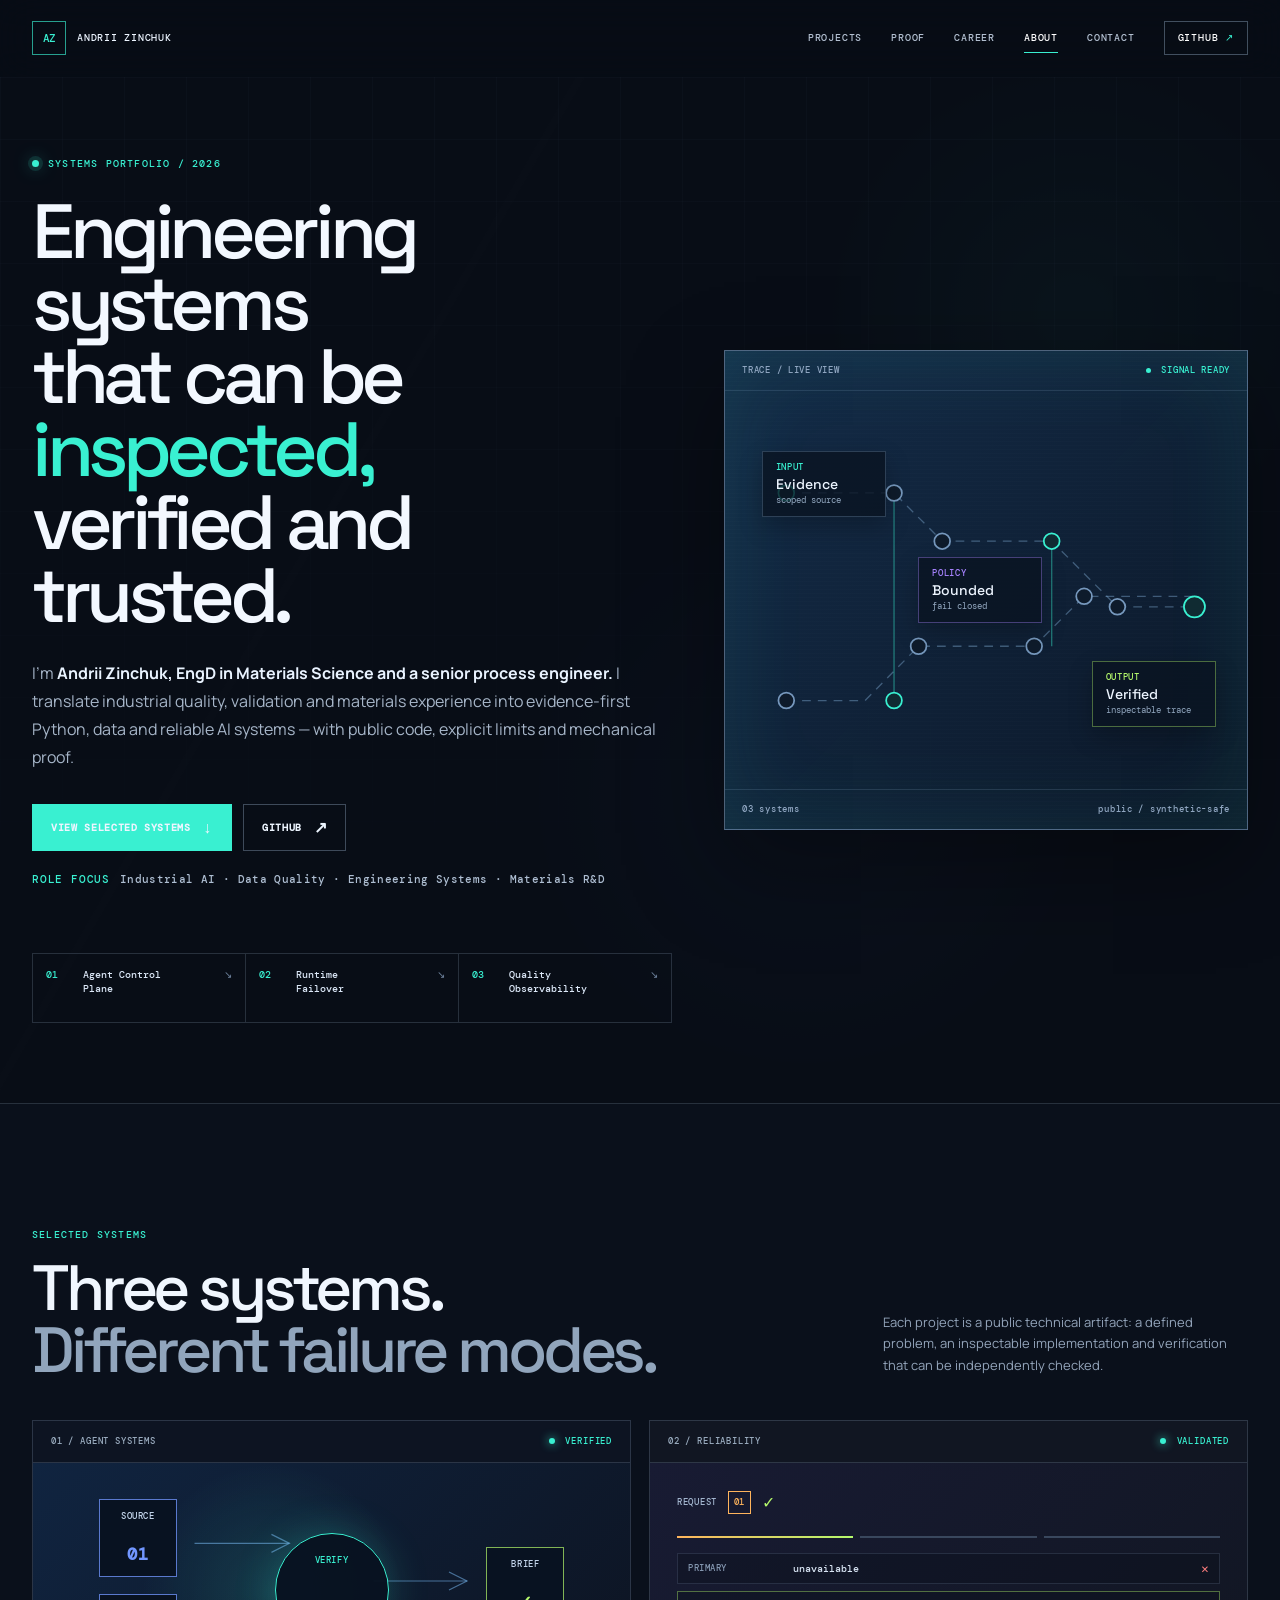
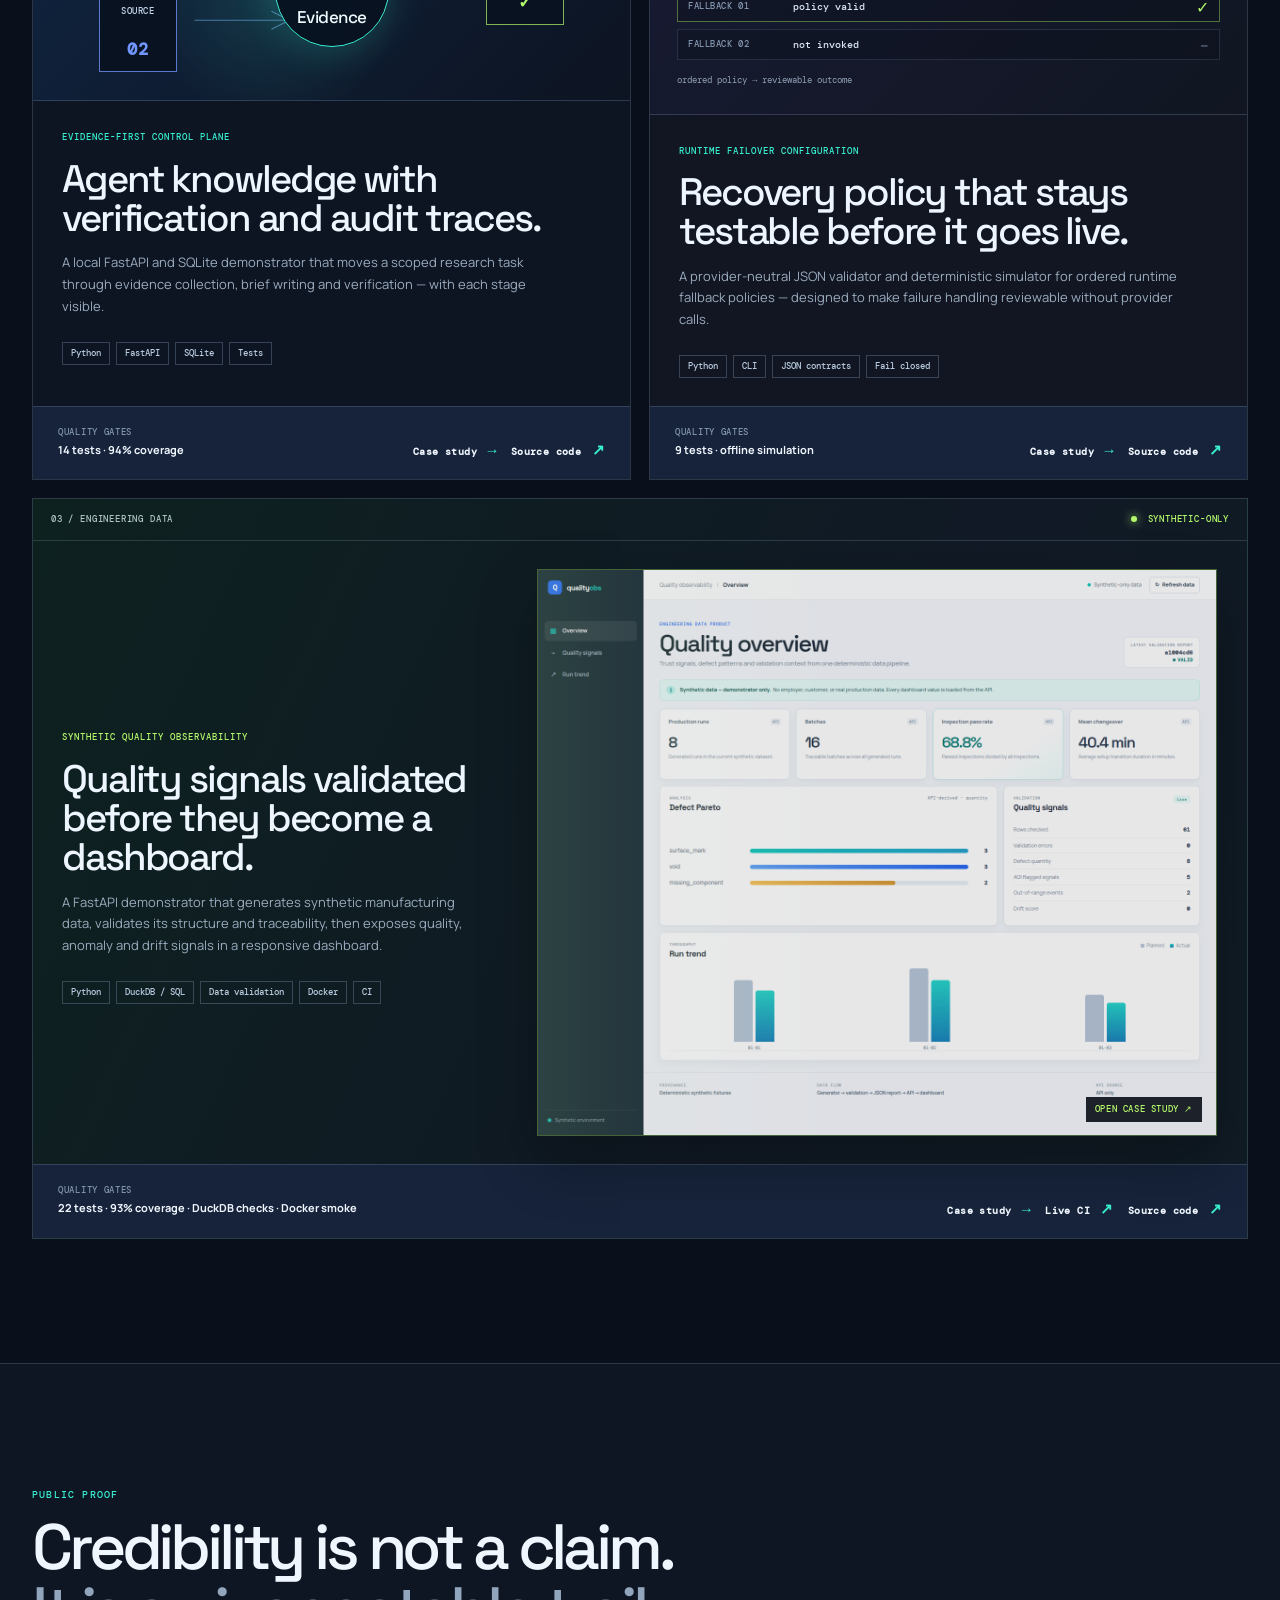
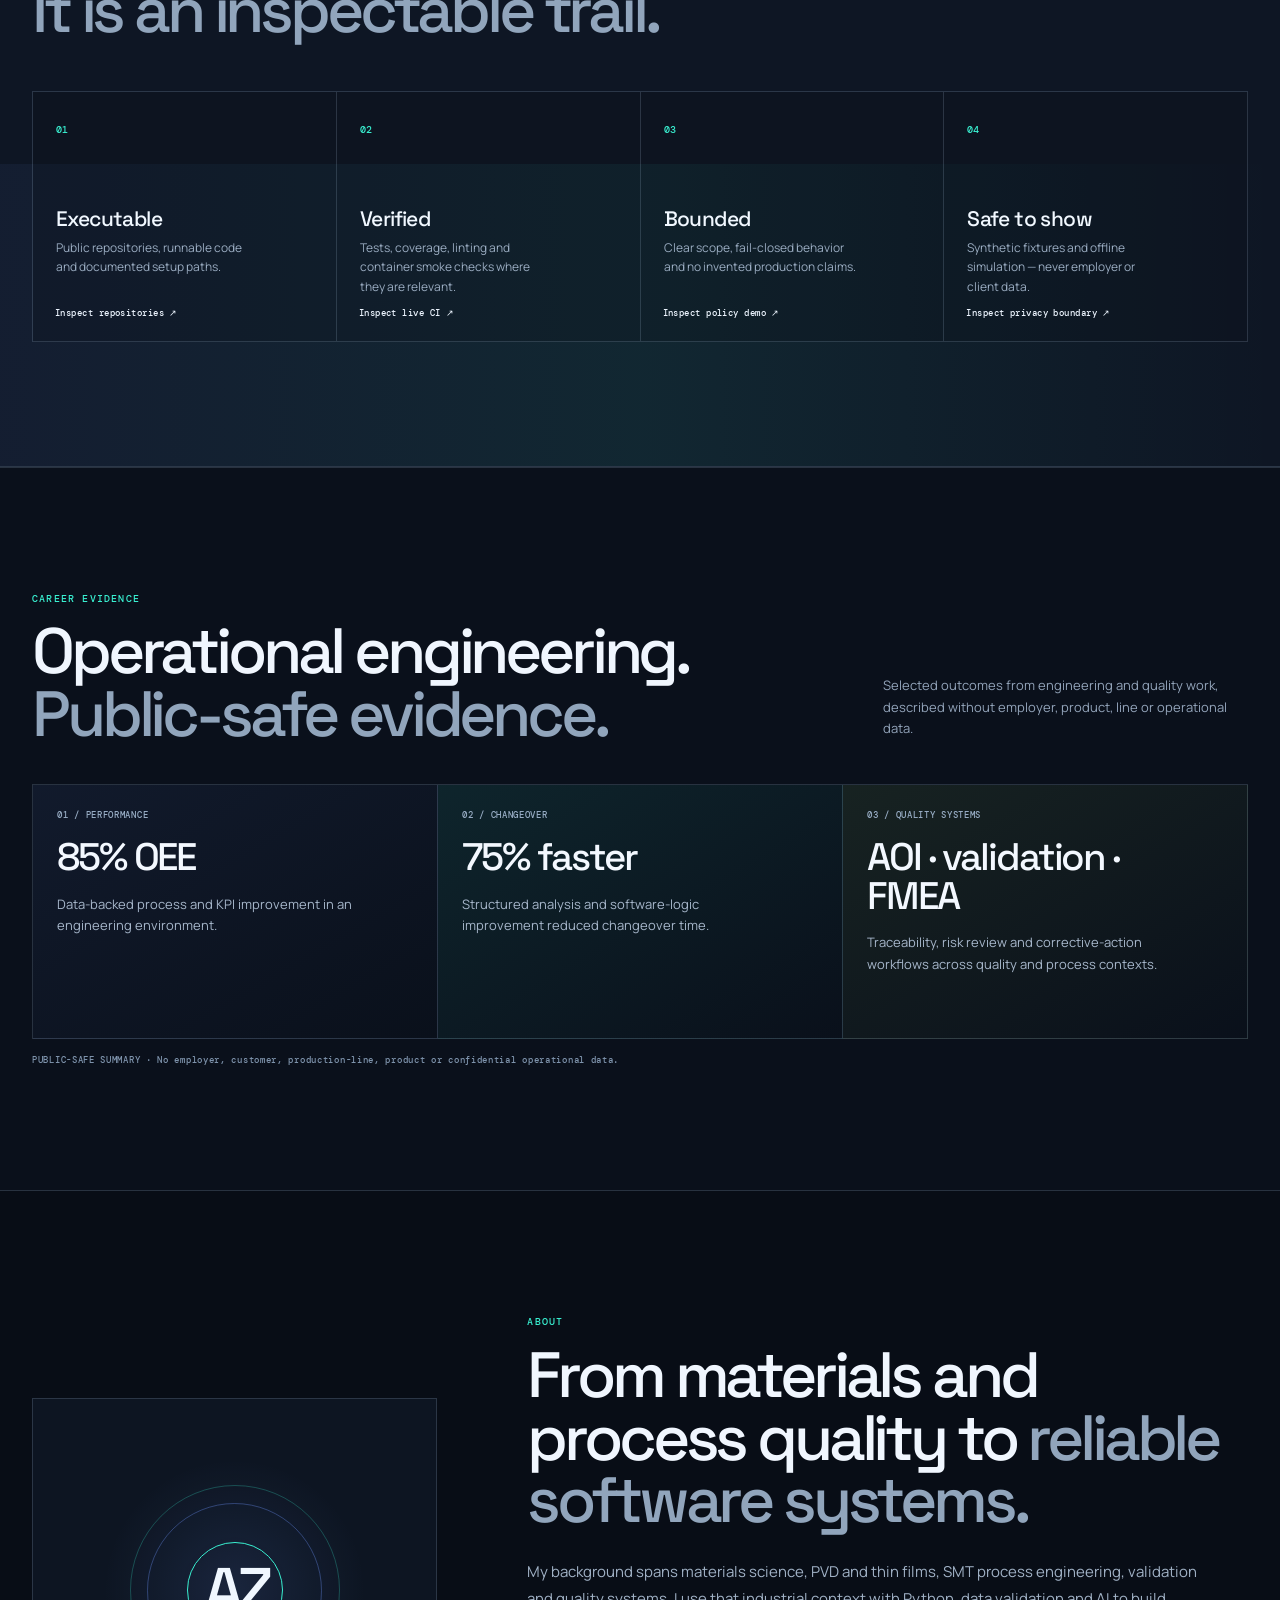
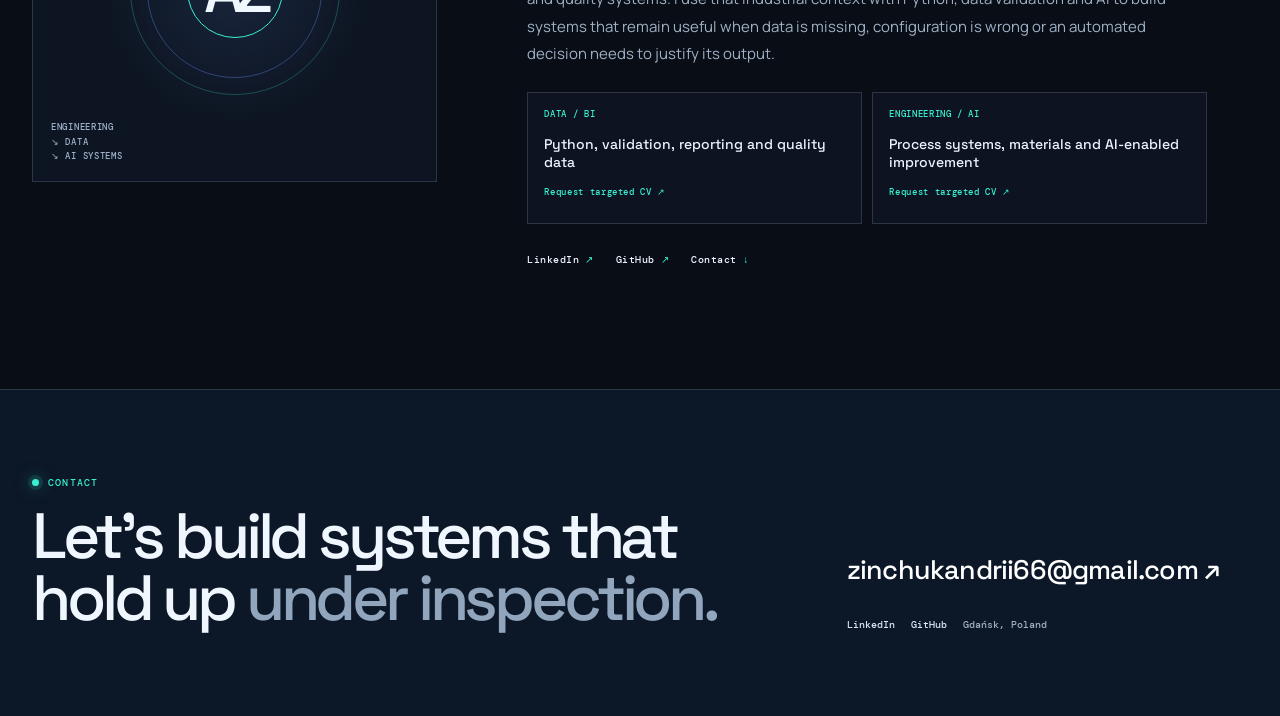
==== commit a91ebb33: "feat: strengthen recruiter proof and portfolio discoverability" ====
--- a/index.html
+++ b/index.html
@@ -5,13 +5,40 @@
   <meta name="viewport" content="width=device-width, initial-scale=1" />
   <meta name="description" content="Andrii Zinchuk — public portfolio of evidence-first AI systems, runtime reliability and engineering data observability." />
   <meta name="theme-color" content="#080d16" />
+  <meta name="robots" content="index,follow,max-image-preview:large" />
+  <meta property="og:type" content="website" />
+  <meta property="og:title" content="Andrii Zinchuk — Engineering Systems Portfolio" />
+  <meta property="og:description" content="EngD materials and process engineering translated into inspectable Python, data-quality and reliable AI systems." />
+  <meta property="og:url" content="https://zinchukandrii.github.io/andrii-portfolio/" />
+  <meta property="og:image" content="https://zinchukandrii.github.io/andrii-portfolio/projects/assets/dashboard-desktop.png" />
+  <meta name="twitter:card" content="summary_large_image" />
+  <meta name="twitter:title" content="Andrii Zinchuk — Engineering Systems Portfolio" />
+  <meta name="twitter:description" content="Public, testable systems across engineering data, quality observability and reliable AI." />
+  <meta name="twitter:image" content="https://zinchukandrii.github.io/andrii-portfolio/projects/assets/dashboard-desktop.png" />
   <title>Andrii Zinchuk — Systems Portfolio</title>
+  <link rel="canonical" href="https://zinchukandrii.github.io/andrii-portfolio/" />
+  <link rel="icon" href="favicon.svg" type="image/svg+xml" />
   <link rel="preconnect" href="https://fonts.googleapis.com" />
   <link rel="preconnect" href="https://fonts.gstatic.com" crossorigin />
   <link href="https://fonts.googleapis.com/css2?family=DM+Mono:wght@400;500&family=Manrope:wght@400;500;600;700;800&family=Space+Grotesk:wght@400;500;600;700&display=swap" rel="stylesheet" />
   <link rel="stylesheet" href="styles.css" />
-  <link rel="stylesheet" href="signal.css?v=legibility-3" />
-  <script src="main.js?v=legibility-3" defer></script>
+  <link rel="stylesheet" href="signal.css?v=recruiter-proof-4" />
+  <script src="main.js?v=recruiter-proof-4" defer></script>
+  <script type="application/ld+json">
+    {
+      "@context": "https://schema.org",
+      "@type": "Person",
+      "name": "Andrii Zinchuk",
+      "url": "https://zinchukandrii.github.io/andrii-portfolio/",
+      "jobTitle": "Senior Process Engineer",
+      "alumniOf": { "@type": "EducationalOrganization", "name": "Częstochowa University of Technology" },
+      "knowsAbout": ["Materials science", "Process engineering", "Industrial AI", "Data quality", "Python", "Validation"],
+      "sameAs": [
+        "https://github.com/zinchukandrii",
+        "https://www.linkedin.com/in/andrii-zinchuk-980121ba"
+      ]
+    }
+  </script>
 </head>
 <body class="signal-site">
   <a class="skip-link" href="#main">Skip to content</a>
@@ -19,7 +46,7 @@
   <header class="signal-header" data-header>
     <div class="signal-shell signal-nav-shell">
       <a class="signal-brand" href="#top" aria-label="Andrii Zinchuk home"><span>AZ</span><b>ANDRII ZINCHUK</b></a>
-      <button class="signal-menu" type="button" aria-expanded="false" aria-controls="signal-nav" data-menu-button><span></span><span></span><span></span><em>MENU</em></button>
+      <button class="signal-menu" type="button" aria-expanded="false" aria-controls="signal-nav" data-menu-button><span aria-hidden="true"></span><span aria-hidden="true"></span><span aria-hidden="true"></span><em>MENU</em></button>
       <nav class="signal-nav" id="signal-nav" aria-label="Primary navigation" data-menu>
         <a href="#projects" data-nav-link>Projects</a>
         <a href="#proof" data-nav-link>Proof</a>
@@ -39,11 +66,12 @@
         <div class="signal-hero-copy" data-reveal>
           <p class="signal-label"><i></i> SYSTEMS PORTFOLIO / 2026</p>
           <h1 id="hero-title">Engineering systems<br />that can be <span>inspected,</span><br />verified and trusted.</h1>
-          <p class="signal-lede">I’m <strong>Andrii Zinchuk, EngD.</strong> I build evidence-first software across AI systems, runtime reliability and engineering data — with public code, explicit limits and mechanical proof.</p>
+          <p class="signal-lede">I’m <strong>Andrii Zinchuk, EngD in Materials Science and a senior process engineer.</strong> I translate industrial quality, validation and materials experience into evidence-first Python, data and reliable AI systems — with public code, explicit limits and mechanical proof.</p>
           <div class="signal-actions">
             <a class="signal-button signal-button-main" href="#projects">View selected systems <span>↓</span></a>
             <a class="signal-button signal-button-quiet" href="https://github.com/zinchukandrii" target="_blank" rel="noopener noreferrer">GitHub <span>↗</span></a>
           </div>
+          <p class="signal-role-focus"><span>ROLE FOCUS</span> Industrial AI · Data Quality · Engineering Systems · Materials R&amp;D</p>
           <div class="signal-quick-nav" aria-label="Direct project navigation">
             <a href="#control-plane"><b>01</b><span>Agent Control<br />Plane</span><i>↘</i></a>
             <a href="#runtime-failover"><b>02</b><span>Runtime<br />Failover</span><i>↘</i></a>
@@ -96,7 +124,7 @@
             </div>
             <div class="signal-project-copy"><p class="signal-kicker">EVIDENCE-FIRST CONTROL PLANE</p><h3>Agent knowledge with verification and audit traces.</h3><p>A local FastAPI and SQLite demonstrator that moves a scoped research task through evidence collection, brief writing and verification — with each stage visible.</p></div>
             <div class="signal-tags"><span>Python</span><span>FastAPI</span><span>SQLite</span><span>Tests</span></div>
-            <footer class="signal-project-foot"><div><span>QUALITY GATES</span><strong>14 tests · 94% coverage</strong></div><a href="projects/control-plane.html">Read case study <b>→</b></a></footer>
+            <footer class="signal-project-foot"><div><span>QUALITY GATES</span><strong>14 tests · 94% coverage</strong></div><div class="signal-project-links"><a href="projects/control-plane.html">Case study <b>→</b></a><a href="https://github.com/zinchukandrii/agent-knowledge-control-plane" target="_blank" rel="noopener noreferrer">Source code <b>↗</b></a></div></footer>
           </article>
 
           <article class="signal-project signal-project-runtime" id="runtime-failover" data-reveal>
@@ -109,13 +137,13 @@
             </div>
             <div class="signal-project-copy"><p class="signal-kicker">RUNTIME FAILOVER CONFIGURATION</p><h3>Recovery policy that stays testable before it goes live.</h3><p>A provider-neutral JSON validator and deterministic simulator for ordered runtime fallback policies — designed to make failure handling reviewable without provider calls.</p></div>
             <div class="signal-tags"><span>Python</span><span>CLI</span><span>JSON contracts</span><span>Fail closed</span></div>
-            <footer class="signal-project-foot"><div><span>QUALITY GATES</span><strong>9 tests · offline simulation</strong></div><a href="projects/runtime-failover.html">Read case study <b>→</b></a></footer>
+            <footer class="signal-project-foot"><div><span>QUALITY GATES</span><strong>9 tests · offline simulation</strong></div><div class="signal-project-links"><a href="projects/runtime-failover.html">Case study <b>→</b></a><a href="https://github.com/zinchukandrii/failover-config-pack" target="_blank" rel="noopener noreferrer">Source code <b>↗</b></a></div></footer>
           </article>
 
           <article class="signal-project signal-project-quality" id="quality-observability" data-reveal>
             <div class="signal-project-top"><span>03 / ENGINEERING DATA</span><span><i></i> SYNTHETIC-ONLY</span></div>
             <div class="signal-quality-layout"><div class="signal-project-copy"><p class="signal-kicker">SYNTHETIC QUALITY OBSERVABILITY</p><h3>Quality signals validated before they become a dashboard.</h3><p>A FastAPI demonstrator that generates synthetic manufacturing data, validates its structure and traceability, then exposes quality, anomaly and drift signals in a responsive dashboard.</p><div class="signal-tags"><span>Python</span><span>DuckDB / SQL</span><span>Data validation</span><span>Docker</span><span>CI</span></div></div><a class="signal-dashboard-shot" href="projects/quality-observability.html" aria-label="Open Quality Observability case study"><img src="projects/assets/dashboard-desktop.png" alt="Synthetic Quality Observability dashboard showing quality metrics and defect signals" loading="lazy" /><span>OPEN CASE STUDY ↗</span></a></div>
-            <footer class="signal-project-foot"><div><span>QUALITY GATES</span><strong>22 tests · 93% coverage · DuckDB checks · Docker smoke</strong></div><a href="projects/quality-observability.html">Read case study <b>→</b></a></footer>
+            <footer class="signal-project-foot"><div><span>QUALITY GATES</span><strong>22 tests · 93% coverage · DuckDB checks · Docker smoke</strong></div><div class="signal-project-links"><a href="projects/quality-observability.html">Case study <b>→</b></a><a href="https://github.com/zinchukandrii/quality-observability-platform/actions/workflows/ci.yml" target="_blank" rel="noopener noreferrer">Live CI <b>↗</b></a><a href="https://github.com/zinchukandrii/quality-observability-platform" target="_blank" rel="noopener noreferrer">Source code <b>↗</b></a></div></footer>
           </article>
         </div>
       </div>
@@ -125,10 +153,10 @@
       <div class="signal-shell">
         <div class="signal-proof-top" data-reveal><p class="signal-label">PUBLIC PROOF</p><h2 id="proof-title">Credibility is not a claim.<br /><span>It is an inspectable trail.</span></h2></div>
         <div class="signal-proof-grid">
-          <article data-reveal><span>01</span><h3>Executable</h3><p>Public repositories, runnable code and documented setup paths.</p><i>↗</i></article>
-          <article data-reveal><span>02</span><h3>Verified</h3><p>Tests, coverage, linting and container smoke checks where they are relevant.</p><i>↗</i></article>
-          <article data-reveal><span>03</span><h3>Bounded</h3><p>Clear scope, fail-closed behavior and no invented production claims.</p><i>↗</i></article>
-          <article data-reveal><span>04</span><h3>Safe to show</h3><p>Synthetic fixtures and offline simulation — never employer or client data.</p><i>↗</i></article>
+          <article data-reveal><span>01</span><h3>Executable</h3><p>Public repositories, runnable code and documented setup paths.</p><a class="signal-proof-link" href="https://github.com/zinchukandrii" target="_blank" rel="noopener noreferrer">Inspect repositories ↗</a></article>
+          <article data-reveal><span>02</span><h3>Verified</h3><p>Tests, coverage, linting and container smoke checks where they are relevant.</p><a class="signal-proof-link" href="https://github.com/zinchukandrii/quality-observability-platform/actions/workflows/ci.yml" target="_blank" rel="noopener noreferrer">Inspect live CI ↗</a></article>
+          <article data-reveal><span>03</span><h3>Bounded</h3><p>Clear scope, fail-closed behavior and no invented production claims.</p><a class="signal-proof-link" href="https://github.com/zinchukandrii/failover-config-pack" target="_blank" rel="noopener noreferrer">Inspect policy demo ↗</a></article>
+          <article data-reveal><span>04</span><h3>Safe to show</h3><p>Synthetic fixtures and offline simulation — never employer or client data.</p><a class="signal-proof-link" href="https://github.com/zinchukandrii/quality-observability-platform/blob/main/docs/privacy.md" target="_blank" rel="noopener noreferrer">Inspect privacy boundary ↗</a></article>
         </div>
       </div>
     </section>
@@ -151,7 +179,7 @@
     <section class="signal-about signal-section" id="about" aria-labelledby="about-title">
       <div class="signal-shell signal-about-grid">
         <div class="signal-about-marker" aria-hidden="true" data-reveal><span>AZ</span><i></i><i></i><i></i><p>ENGINEERING<br />↘ DATA<br />↘ AI SYSTEMS</p></div>
-        <div data-reveal><p class="signal-label">ABOUT</p><h2 id="about-title">From engineering process quality to <span>reliable software systems.</span></h2><p class="signal-about-copy">My background combines engineering, process thinking and quality with Python, data validation and AI systems. I care about the uncomfortable part of software: what happens when data is missing, configuration is wrong or an automated system needs to justify its output.</p><div class="signal-profile-routes" aria-label="Role-specific CV requests"><a href="mailto:zinchukandrii66@gmail.com?subject=CV%20request%20%E2%80%94%20Data%20%26%20BI"><span>DATA / BI</span><strong>Python, validation, reporting and quality data</strong><i>Request targeted CV ↗</i></a><a href="mailto:zinchukandrii66@gmail.com?subject=CV%20request%20%E2%80%94%20Engineering%20%26%20AI"><span>ENGINEERING / AI</span><strong>Process systems, materials and AI-enabled improvement</strong><i>Request targeted CV ↗</i></a></div><div class="signal-about-links"><a href="https://www.linkedin.com/in/andrii-zinchuk-980121ba" target="_blank" rel="noopener noreferrer">LinkedIn <span>↗</span></a><a href="https://github.com/zinchukandrii" target="_blank" rel="noopener noreferrer">GitHub <span>↗</span></a><a href="#contact">Contact <span>↓</span></a></div></div>
+        <div data-reveal><p class="signal-label">ABOUT</p><h2 id="about-title">From materials and process quality to <span>reliable software systems.</span></h2><p class="signal-about-copy">My background spans materials science, PVD and thin films, SMT process engineering, validation and quality systems. I use that industrial context with Python, data validation and AI to build systems that remain useful when data is missing, configuration is wrong or an automated decision needs to justify its output.</p><div class="signal-profile-routes" aria-label="Role-specific CV requests"><a href="mailto:zinchukandrii66@gmail.com?subject=CV%20request%20%E2%80%94%20Data%20%26%20BI"><span>DATA / BI</span><strong>Python, validation, reporting and quality data</strong><i>Request targeted CV ↗</i></a><a href="mailto:zinchukandrii66@gmail.com?subject=CV%20request%20%E2%80%94%20Engineering%20%26%20AI"><span>ENGINEERING / AI</span><strong>Process systems, materials and AI-enabled improvement</strong><i>Request targeted CV ↗</i></a></div><div class="signal-about-links"><a href="https://www.linkedin.com/in/andrii-zinchuk-980121ba" target="_blank" rel="noopener noreferrer">LinkedIn <span>↗</span></a><a href="https://github.com/zinchukandrii" target="_blank" rel="noopener noreferrer">GitHub <span>↗</span></a><a href="#contact">Contact <span>↓</span></a></div></div>
       </div>
     </section>
   </main>
--- a/signal.css
+++ b/signal.css
@@ -31,6 +31,8 @@
 .signal-lede { max-width:666px; margin:0; color:#a6b5c8; font-size:16px; line-height:1.75; }
 .signal-lede strong { color:#e9f3ff; font-weight:700; }
 .signal-actions { display:flex; flex-wrap:wrap; gap:11px; margin-top:33px; }
+.signal-role-focus { display:flex; flex-wrap:wrap; gap:10px; margin:20px 0 0; color:#aebed2; font:500 11px/1.55 'DM Mono',monospace; letter-spacing:.35px; }
+.signal-role-focus span { color:var(--sg-cyan); letter-spacing:.8px; }
 .signal-button { display:inline-flex; align-items:center; justify-content:center; gap:12px; min-height:47px; padding:0 18px; font:600 10px/1 'DM Mono',monospace; letter-spacing:.65px; text-decoration:none; text-transform:uppercase; transition:transform .18s ease,background .18s ease,border-color .18s ease; }
 .signal-button:hover { transform:translateY(-3px); }
 .signal-button-main { border:1px solid var(--sg-cyan); background:var(--sg-cyan); color:#05110f; }
@@ -54,11 +56,11 @@
 .card-a { top:100px; left:7%; }.card-b { top:206px; left:37%; border-color:rgba(167,131,255,.38); }.card-b span { color:var(--sg-violet); }.card-c { right:6%; bottom:102px; border-color:rgba(181,249,108,.38); }.card-c span { color:var(--sg-lime); }
 .signal-section { padding:124px 0; }.signal-projects { background:#0a101b; }.signal-section-head { display:flex; align-items:end; justify-content:space-between; gap:40px; margin-bottom:38px; }.signal-section-head h2,.signal-proof h2,.signal-about h2,.signal-footer h2 { margin:15px 0 0; color:#f0f6fe; font:500 clamp(40px,5vw,67px)/.98 'Space Grotesk',sans-serif; letter-spacing:-.065em; }.signal-section-head h2 span,.signal-proof h2 span,.signal-about h2 span,.signal-footer h2 span { color:#91a5bc; }.signal-section-head>p { max-width:365px; margin:0 0 6px; color:var(--sg-muted); font-size:13px; line-height:1.65; }
 .signal-project-grid { display:grid; grid-template-columns:1fr 1fr; gap:18px; }.signal-project { display:flex; min-height:660px; flex-direction:column; overflow:hidden; border:1px solid var(--sg-line); background:var(--sg-panel); transition:transform .25s ease,border-color .25s ease,box-shadow .25s ease; }.signal-project:hover { transform:translateY(-7px); border-color:rgba(57,240,209,.62); box-shadow:0 26px 65px rgba(0,0,0,.34); }.signal-project-top { display:flex; justify-content:space-between; padding:15px 18px; border-bottom:1px solid var(--sg-line); color:#9aacbf; font:500 9px/1.2 'DM Mono',monospace; letter-spacing:.82px; }.signal-project-top>span:last-child { color:var(--sg-cyan); }.signal-project-top i { display:inline-block; width:6px; height:6px; margin-right:5px; border-radius:50%; background:currentColor; box-shadow:0 0 10px currentColor; }
-.signal-project-visual { position:relative; min-height:238px; overflow:hidden; border-bottom:1px solid var(--sg-line); }.signal-project-copy { padding:31px 29px 0; }.signal-kicker { margin:0 0 15px; color:var(--sg-cyan); font:500 9px/1.3 'DM Mono',monospace; letter-spacing:1px; }.signal-project-copy h3 { max-width:510px; margin:0 0 15px; font:500 clamp(28px,3vw,42px)/1.02 'Space Grotesk',sans-serif; letter-spacing:-.055em; }.signal-project-copy p:not(.signal-kicker) { max-width:500px; margin:0; color:#9bacbf; font-size:13px; line-height:1.68; }.signal-tags { display:flex; flex-wrap:wrap; gap:6px; margin:24px 29px 0; }.signal-tags span { border:1px solid rgba(159,187,220,.28); padding:6px 8px; color:#b9cbe0; font:500 9px/1 'DM Mono',monospace; }.signal-project-foot { display:flex; align-items:end; justify-content:space-between; gap:18px; margin-top:auto; padding:21px 25px; border-top:1px solid var(--sg-line); }.signal-project-foot div { display:grid; gap:5px; }.signal-project-foot div span { color:#8194ab; font:500 9px/1 'DM Mono',monospace; letter-spacing:.7px; }.signal-project-foot strong { color:#f0f6fe; font-size:11px; }.signal-project-foot a { color:#f0f6fe; font:600 10px/1 'DM Mono',monospace; letter-spacing:.4px; text-decoration:none; }.signal-project-foot a b { margin-left:4px; color:var(--sg-cyan); font-size:15px; }
+.signal-project-visual { position:relative; min-height:238px; overflow:hidden; border-bottom:1px solid var(--sg-line); }.signal-project-copy { padding:31px 29px 0; }.signal-kicker { margin:0 0 15px; color:var(--sg-cyan); font:500 9px/1.3 'DM Mono',monospace; letter-spacing:1px; }.signal-project-copy h3 { max-width:510px; margin:0 0 15px; font:500 clamp(28px,3vw,42px)/1.02 'Space Grotesk',sans-serif; letter-spacing:-.055em; }.signal-project-copy p:not(.signal-kicker) { max-width:500px; margin:0; color:#9bacbf; font-size:13px; line-height:1.68; }.signal-tags { display:flex; flex-wrap:wrap; gap:6px; margin:24px 29px 0; }.signal-tags span { border:1px solid rgba(159,187,220,.28); padding:6px 8px; color:#b9cbe0; font:500 9px/1 'DM Mono',monospace; }.signal-project-foot { display:flex; align-items:end; justify-content:space-between; gap:18px; margin-top:auto; padding:21px 25px; border-top:1px solid var(--sg-line); }.signal-project-foot div { display:grid; gap:5px; }.signal-project-foot div span { color:#8194ab; font:500 9px/1 'DM Mono',monospace; letter-spacing:.7px; }.signal-project-foot strong { color:#f0f6fe; font-size:11px; }.signal-project-foot a { color:#f0f6fe; font:600 10px/1 'DM Mono',monospace; letter-spacing:.4px; text-decoration:none; }.signal-project-foot a:hover,.signal-project-foot a:focus-visible { color:var(--sg-cyan); }.signal-project-foot a b { margin-left:4px; color:var(--sg-cyan); font-size:15px; }.signal-project-links { display:flex !important; align-items:center; justify-content:flex-end; flex-wrap:wrap; gap:14px !important; }
 .control-visual { background:radial-gradient(circle at 40% 55%,rgba(57,240,209,.14),transparent 34%),linear-gradient(135deg,#102440,#0d1422); }.control-visual svg { position:absolute; top:28px; left:50%; width:100%; height:180px; transform:translateX(-50%); }.control-visual path { fill:none; stroke:rgba(111,172,225,.6); stroke-width:1.4; }.control-source,.control-core,.control-output { position:absolute; z-index:2; display:grid; place-items:center; width:78px; height:78px; border:1px solid rgba(113,150,255,.78); background:rgba(8,18,33,.96); color:#c4d6ec; text-align:center; font:500 9px/1.45 'DM Mono',monospace; letter-spacing:.55px; }.control-source b,.control-output b { color:var(--sg-blue); font-size:17px; }.control-source { top:36px; left:11%; }.control-source.source-two { top:auto; bottom:28px; }.control-core { top:70px; left:calc(50% - 57px); width:114px; height:114px; border-color:var(--sg-cyan); border-radius:50%; box-shadow:0 0 42px rgba(57,240,209,.22); }.control-core span { color:var(--sg-cyan); font-size:9px; }.control-core strong { color:#effcff; font:500 17px/1 'Space Grotesk',sans-serif; letter-spacing:-.5px; }.control-core small { display:none; }.control-output { top:84px; right:11%; border-color:rgba(181,249,108,.7); }.control-output b { color:var(--sg-lime); }
 .signal-project-runtime { background:#111622; }.runtime-visual { padding:27px; background:linear-gradient(135deg,#181b33,#111622); }.runtime-status { display:flex; align-items:center; gap:11px; }.runtime-status span { color:#a4b7d0; font:500 9px/1 'DM Mono',monospace; letter-spacing:.7px; }.runtime-status b { display:grid; place-items:center; width:23px; height:23px; border:1px solid var(--sg-amber); color:var(--sg-amber); font:500 9px/1 'DM Mono',monospace; }.runtime-status i { color:var(--sg-lime); font-style:normal; }.runtime-rail { display:flex; gap:7px; margin:22px 0 15px; }.runtime-rail span { display:block; height:2px; flex:1; background:#39475d; }.runtime-rail .rail-active { background:linear-gradient(90deg,var(--sg-amber),var(--sg-lime)); }.runtime-policy { display:grid; gap:7px; }.runtime-policy div { display:grid; grid-template-columns:105px 1fr 18px; align-items:center; min-height:31px; padding:0 10px; border:1px solid rgba(156,181,215,.16); background:rgba(9,14,25,.36); }.runtime-policy span { color:#8497b0; font:500 9px/1 'DM Mono',monospace; letter-spacing:.55px; }.runtime-policy strong { color:#d9e5f4; font:500 10px/1 'DM Mono',monospace; }.runtime-policy i { font-style:normal; text-align:right; }.runtime-policy div:first-child i { color:#ff7e7e; }.runtime-policy div:nth-child(2) { border-color:rgba(181,249,108,.4); }.runtime-policy div:nth-child(2) i { color:var(--sg-lime); }.runtime-policy div:last-child i { color:#71829a; }.runtime-visual p { margin:14px 0 0; color:#8fa0b5; font:400 9px/1.4 'DM Mono',monospace; }
 .signal-project-quality { grid-column:1/-1; min-height:534px; background:linear-gradient(115deg,#0d211f,#101925 62%,#101c25); }.signal-project-quality .signal-project-top { color:#afc4c3; }.signal-project-quality .signal-project-top>span:last-child,.signal-project-quality .signal-kicker { color:var(--sg-lime); }.signal-quality-layout { display:grid; grid-template-columns:.8fr 1.2fr; align-items:center; flex:1; gap:30px; }.signal-quality-layout .signal-tags { margin-left:0; }.signal-dashboard-shot { position:relative; display:block; margin:28px 30px 28px 0; overflow:hidden; border:1px solid rgba(181,249,108,.35); background:#0b121c; box-shadow:0 25px 55px rgba(0,0,0,.3); text-decoration:none; }.signal-dashboard-shot img { display:block; width:100%; opacity:.9; transition:opacity .25s ease,transform .35s ease,filter .35s ease; }.signal-dashboard-shot::after { content:""; position:absolute; inset:0; background:linear-gradient(90deg,rgba(181,249,108,.16),transparent 45%); mix-blend-mode:screen; pointer-events:none; }.signal-dashboard-shot span { position:absolute; right:14px; bottom:13px; z-index:2; padding:8px 9px; background:rgba(8,13,22,.9); color:var(--sg-lime); font:500 9px/1 'DM Mono',monospace; letter-spacing:.6px; }.signal-dashboard-shot:hover img { opacity:1; transform:scale(1.025); filter:saturate(1.16); }
-.signal-proof { position:relative; background:#0e1624; border-top:1px solid var(--sg-line); border-bottom:1px solid var(--sg-line); }.signal-proof::before { content:""; position:absolute; inset:auto 0 0; height:43%; background:linear-gradient(90deg,rgba(113,150,255,.06),rgba(57,240,209,.08),transparent); }.signal-proof-top { position:relative; z-index:1; }.signal-proof-grid { position:relative; z-index:1; display:grid; grid-template-columns:repeat(4,1fr); margin-top:49px; border-top:1px solid var(--sg-line); border-left:1px solid var(--sg-line); }.signal-proof-grid article { position:relative; min-height:250px; padding:23px; border-right:1px solid var(--sg-line); border-bottom:1px solid var(--sg-line); background:rgba(8,13,22,.25); transition:background .2s ease; }.signal-proof-grid article:hover { background:rgba(57,240,209,.06); }.signal-proof-grid span { color:var(--sg-cyan); font:500 10px/1 'DM Mono',monospace; }.signal-proof-grid h3 { margin:69px 0 9px; color:#f1f8ff; font:500 21px/1 'Space Grotesk',sans-serif; letter-spacing:-.6px; }.signal-proof-grid p { max-width:195px; margin:0; color:#9aacc1; font-size:12px; line-height:1.64; }.signal-proof-grid i { position:absolute; top:20px; right:19px; color:#6b7f99; font-style:normal; }
+.signal-proof { position:relative; background:#0e1624; border-top:1px solid var(--sg-line); border-bottom:1px solid var(--sg-line); }.signal-proof::before { content:""; position:absolute; inset:auto 0 0; height:43%; background:linear-gradient(90deg,rgba(113,150,255,.06),rgba(57,240,209,.08),transparent); }.signal-proof-top { position:relative; z-index:1; }.signal-proof-grid { position:relative; z-index:1; display:grid; grid-template-columns:repeat(4,1fr); margin-top:49px; border-top:1px solid var(--sg-line); border-left:1px solid var(--sg-line); }.signal-proof-grid article { position:relative; min-height:250px; padding:23px; border-right:1px solid var(--sg-line); border-bottom:1px solid var(--sg-line); background:rgba(8,13,22,.25); transition:background .2s ease; }.signal-proof-grid article:hover { background:rgba(57,240,209,.06); }.signal-proof-grid span { color:var(--sg-cyan); font:500 10px/1 'DM Mono',monospace; }.signal-proof-grid h3 { margin:69px 0 9px; color:#f1f8ff; font:500 21px/1 'Space Grotesk',sans-serif; letter-spacing:-.6px; }.signal-proof-grid p { max-width:195px; margin:0; color:#9aacc1; font-size:12px; line-height:1.64; }.signal-proof-link { position:absolute; right:22px; bottom:22px; left:22px; color:#dce9f8; font:500 9px/1.35 'DM Mono',monospace; letter-spacing:.45px; text-decoration:none; }.signal-proof-link:hover,.signal-proof-link:focus-visible { color:var(--sg-cyan); }
 .signal-career { background:#0a101b; border-top:1px solid var(--sg-line); border-bottom:1px solid var(--sg-line); }.signal-career-grid { display:grid; grid-template-columns:repeat(3,1fr); border-top:1px solid var(--sg-line); border-left:1px solid var(--sg-line); }.signal-career-grid article { display:grid; align-content:start; min-height:254px; gap:17px; padding:24px; border-right:1px solid var(--sg-line); border-bottom:1px solid var(--sg-line); background:linear-gradient(150deg,rgba(113,150,255,.075),rgba(8,13,22,.08)); }.signal-career-grid article:nth-child(2) { background:linear-gradient(150deg,rgba(57,240,209,.09),rgba(8,13,22,.08)); }.signal-career-grid article:nth-child(3) { background:linear-gradient(150deg,rgba(181,249,108,.08),rgba(8,13,22,.08)); }.signal-career-grid span,.signal-career-boundary { color:#98adc5; font:500 9px/1.4 'DM Mono',monospace; letter-spacing:.7px; }.signal-career-grid strong { max-width:315px; color:#f3f8ff; font:500 clamp(28px,3vw,43px)/1 'Space Grotesk',sans-serif; letter-spacing:-.055em; }.signal-career-grid p { max-width:300px; margin:0; color:#a7b7cb; font-size:13px; line-height:1.65; }.signal-career-boundary { margin:15px 0 0; color:#7f94ad; }
 .signal-about { background:#080d16; }.signal-about-grid { display:grid; grid-template-columns:.72fr 1.28fr; align-items:center; gap:90px; }.signal-about-marker { position:relative; display:grid; place-items:center; min-height:384px; overflow:hidden; border:1px solid var(--sg-line); background:radial-gradient(circle,rgba(113,150,255,.12),transparent 47%),#0d1522; }.signal-about-marker>span { position:relative; z-index:1; color:#f0f7ff; font:500 63px/.8 'Space Grotesk',sans-serif; letter-spacing:-7px; }.signal-about-marker i { position:absolute; width:210px; height:210px; border:1px solid rgba(57,240,209,.25); border-radius:50%; }.signal-about-marker i:nth-of-type(1){width:96px;height:96px;border-color:var(--sg-cyan);}.signal-about-marker i:nth-of-type(2){width:175px;height:175px;border-color:rgba(113,150,255,.35);}.signal-about-marker p { position:absolute; bottom:17px; left:18px; margin:0; color:#9eb2ca; font:500 9px/1.65 'DM Mono',monospace; letter-spacing:.7px; }.signal-about h2 { max-width:710px; }.signal-about-copy { max-width:680px; margin:26px 0 0; color:#a0b1c5; font-size:15px; line-height:1.82; }.signal-profile-routes { display:grid; grid-template-columns:1fr 1fr; gap:10px; max-width:680px; margin-top:25px; }.signal-profile-routes a { display:grid; gap:7px; min-height:132px; padding:16px; border:1px solid var(--sg-line); background:rgba(113,150,255,.045); color:#eaf4ff; text-decoration:none; transition:border-color .2s ease,background .2s ease,transform .2s ease; }.signal-profile-routes a:hover { border-color:var(--sg-cyan); background:rgba(57,240,209,.07); transform:translateY(-3px); }.signal-profile-routes span,.signal-profile-routes i { color:var(--sg-cyan); font:500 9px/1.3 'DM Mono',monospace; letter-spacing:.65px; font-style:normal; }.signal-profile-routes strong { font:500 14px/1.25 'Space Grotesk',sans-serif; }.signal-about-links { display:flex; flex-wrap:wrap; gap:22px; margin-top:31px; }.signal-about-links a { color:#eef7ff; font:500 10px/1 'DM Mono',monospace; letter-spacing:.45px; text-decoration:none; }.signal-about-links a span { color:var(--sg-cyan); }
 .signal-footer { padding:86px 0; border-top:1px solid var(--sg-line); background:#0c1727; }.signal-footer-grid { display:grid; grid-template-columns:1.3fr .7fr; align-items:end; gap:70px; }.signal-footer h2 { max-width:690px; }.signal-contact { display:grid; gap:36px; }.signal-email { color:var(--sg-cyan); font:500 clamp(18px,2.1vw,28px)/1 'Space Grotesk',sans-serif; letter-spacing:-.8px; text-decoration:none; }.signal-contact>div { display:flex; flex-wrap:wrap; gap:16px; color:#a0b1c5; font:500 10px/1 'DM Mono',monospace; }.signal-contact>div a { color:#dce8f6; text-decoration:none; }
@@ -67,5 +69,5 @@
 @media (max-width:960px) { .signal-hero-grid{grid-template-columns:1fr;gap:42px;padding:73px 0}.signal-hero{min-height:auto}.signal-console{width:min(100%,620px);min-height:420px}.signal-project-grid{grid-template-columns:1fr}.signal-project-quality{grid-column:auto}.signal-quality-layout{grid-template-columns:1fr}.signal-dashboard-shot{margin:5px 29px 30px}.signal-project{min-height:0}.signal-project-quality{min-height:0}.signal-proof-grid{grid-template-columns:1fr 1fr}.signal-about-grid,.signal-footer-grid{grid-template-columns:1fr;gap:45px}.signal-about-marker{max-width:410px;min-height:275px}.signal-about-marker>span{font-size:52px}.signal-footer-grid{align-items:start}.signal-section-head{align-items:start;flex-direction:column}.signal-section-head>p{max-width:600px}.signal-quick-nav{max-width:100%} }
 @media (max-width:680px) { .signal-shell{width:min(100% - 32px,1240px)}.signal-nav-shell{min-height:66px}.signal-brand b{font-size:9px}.signal-menu{display:grid;grid-template-columns:14px 36px;grid-template-rows:repeat(3,2px);align-items:center;gap:3px 8px;width:60px;padding:0;border:0;background:transparent;color:#e8f3ff;cursor:pointer}.signal-menu span{grid-column:1;width:14px;height:1px;background:currentColor;transition:transform .2s ease,opacity .2s ease}.signal-menu em{grid-column:2;grid-row:1/4;font:500 9px/1 'DM Mono',monospace;font-style:normal;letter-spacing:.55px}.signal-menu[aria-expanded="true"] span:nth-child(1){transform:translateY(5px) rotate(45deg)}.signal-menu[aria-expanded="true"] span:nth-child(2){opacity:0}.signal-menu[aria-expanded="true"] span:nth-child(3){transform:translateY(-5px) rotate(-45deg)}.signal-nav{position:absolute;top:66px;right:0;left:0;display:grid;gap:0;visibility:hidden;opacity:0;border-bottom:1px solid var(--sg-line);background:#0a101b;transform:translateY(-7px);transition:visibility .2s,opacity .2s,transform .2s}.signal-nav.is-open{visibility:visible;opacity:1;transform:translateY(0)}.signal-nav>a{padding:18px 16px;border-top:1px solid var(--sg-line)}.signal-nav>a:not(.signal-nav-github)::after{display:none}.signal-nav-github{border-right:0;border-left:0}.signal-hero-grid{min-height:auto;padding:66px 0 58px}.signal-hero h1{margin:21px 0 21px;font-size:clamp(44px,13vw,62px);letter-spacing:-.075em}.signal-lede{font-size:14px;line-height:1.72}.signal-actions{margin-top:27px}.signal-button{min-height:45px;padding:0 13px;font-size:9px}.signal-quick-nav{margin-top:45px}.signal-quick-nav a{grid-template-columns:22px 1fr;min-height:76px;padding:12px 9px;font-size:8px}.signal-quick-nav i{display:none}.signal-console{min-height:327px}.signal-trace{top:42px;width:108%}.signal-console-card{min-width:98px;padding:8px 9px}.signal-console-card strong{font-size:12px}.card-a{top:72px;left:5%}.card-b{top:147px;left:35%}.card-c{right:5%;bottom:70px}.signal-section{padding:74px 0}.signal-section-head{margin-bottom:26px}.signal-section-head h2,.signal-proof h2,.signal-about h2,.signal-footer h2{font-size:clamp(37px,11vw,53px);letter-spacing:-.07em}.signal-section-head>p{font-size:12px}.signal-project-grid{gap:14px}.signal-project-top{padding:13px 15px;font-size:8px}.signal-project-visual{min-height:218px}.signal-project-copy{padding:27px 22px 0}.signal-project-copy h3{font-size:31px}.signal-project-copy p:not(.signal-kicker){font-size:12px}.signal-tags{margin:20px 22px 0}.signal-project-foot{align-items:start;flex-direction:column;padding:19px 22px}.signal-project-foot a{margin-top:5px}.runtime-visual{padding:23px}.runtime-policy div{grid-template-columns:95px 1fr 15px}.signal-dashboard-shot{margin:7px 22px 25px}.signal-proof-grid{grid-template-columns:1fr}.signal-proof-grid article{min-height:170px}.signal-proof-grid h3{margin:37px 0 8px}.signal-about-grid{gap:35px}.signal-about-marker{min-height:230px}.signal-about-copy{font-size:13px}.signal-footer{padding:65px 0}.signal-footer-grid{gap:38px}.signal-contact{gap:30px}.signal-email{font-size:18px}.signal-site [data-reveal]{transform:translateY(12px)} }
 @media (max-width:960px) { .signal-career-grid{grid-template-columns:1fr 1fr}.signal-career-grid article:last-child{grid-column:1/-1}.signal-profile-routes{max-width:100%} }
-@media (max-width:680px) { .signal-career-grid,.signal-profile-routes{grid-template-columns:1fr}.signal-career-grid article:last-child{grid-column:auto}.signal-career-grid article{min-height:0}.signal-profile-routes a{min-height:116px} }
+@media (max-width:680px) { .signal-career-grid,.signal-profile-routes{grid-template-columns:1fr}.signal-career-grid article:last-child{grid-column:auto}.signal-career-grid article{min-height:0}.signal-profile-routes a{min-height:116px}.signal-project-foot{align-items:flex-start;flex-direction:column}.signal-project-links{justify-content:flex-start} }
 @media (prefers-reduced-motion: reduce) { .signal-site *, .signal-site *::before, .signal-site *::after { scroll-behavior:auto !important; animation-duration:.01ms !important; animation-iteration-count:1 !important; transition-duration:.01ms !important; } .signal-site [data-reveal]{opacity:1;transform:none} }
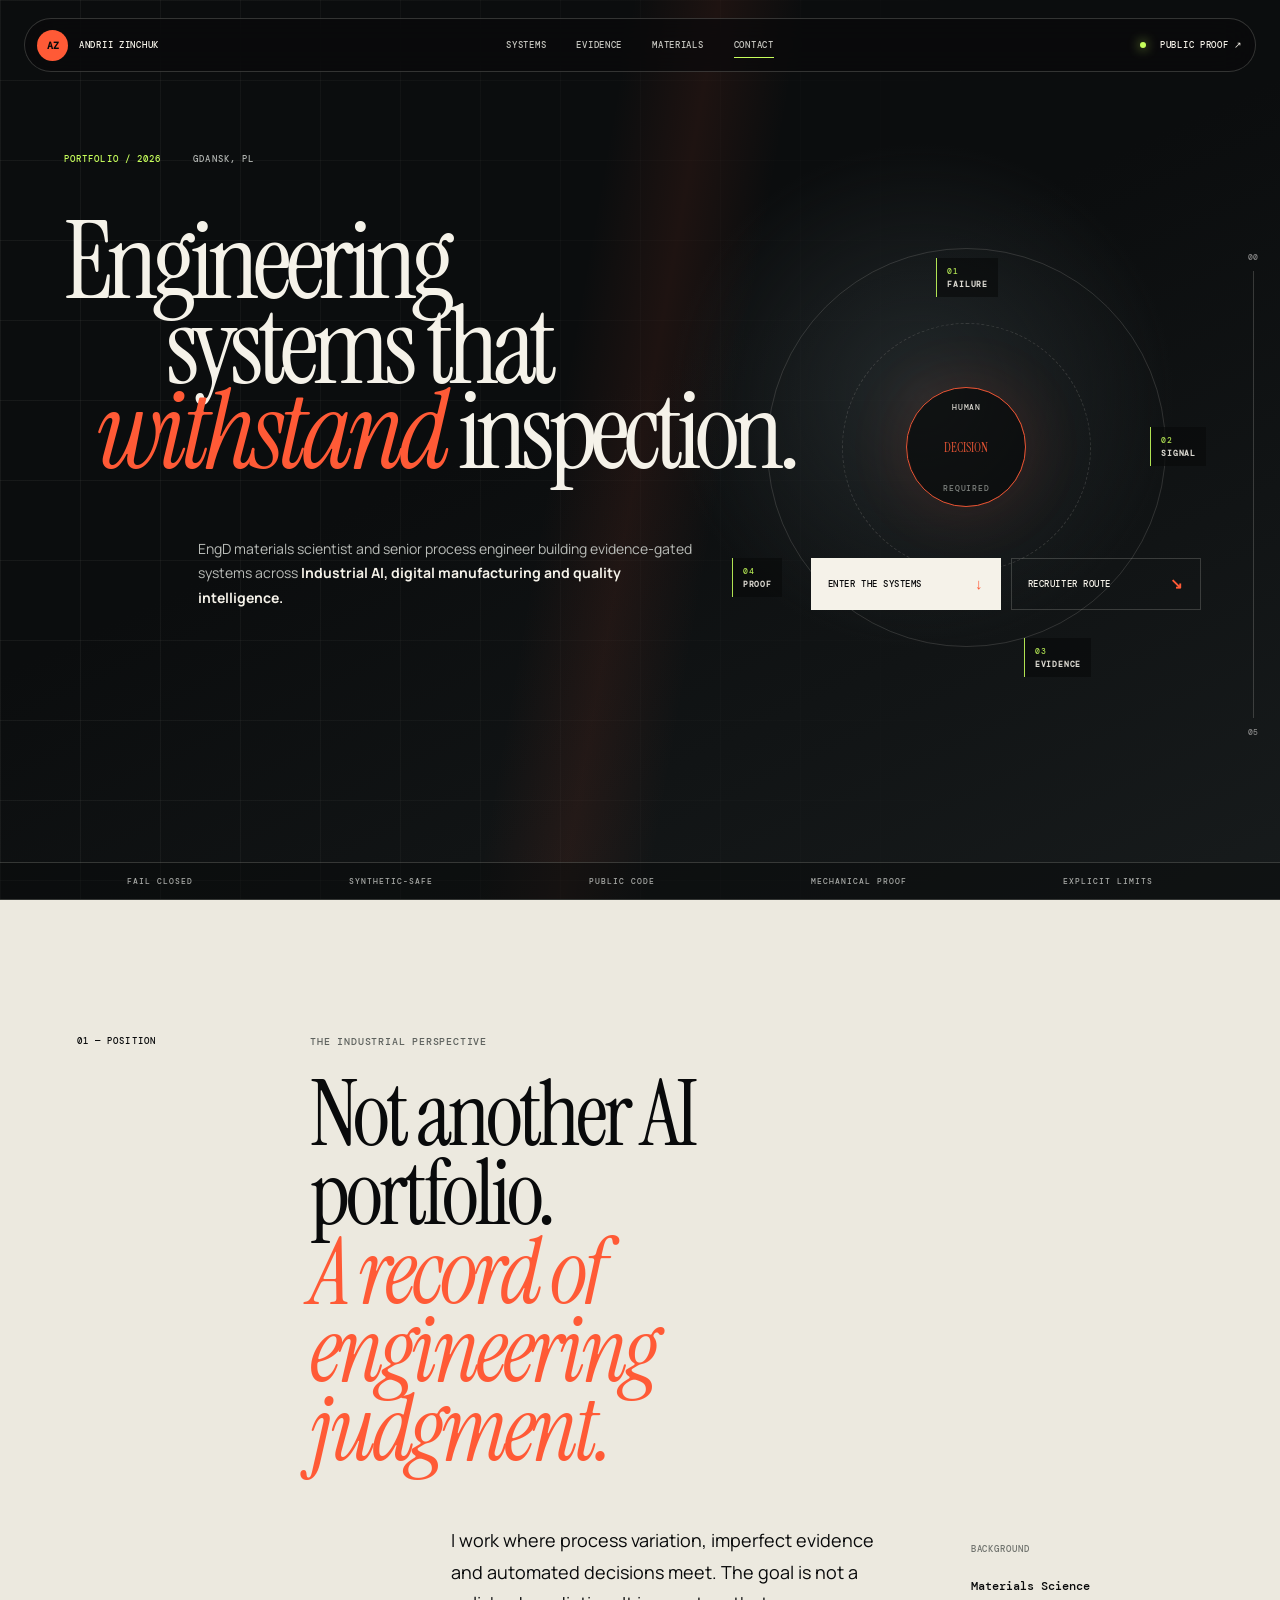
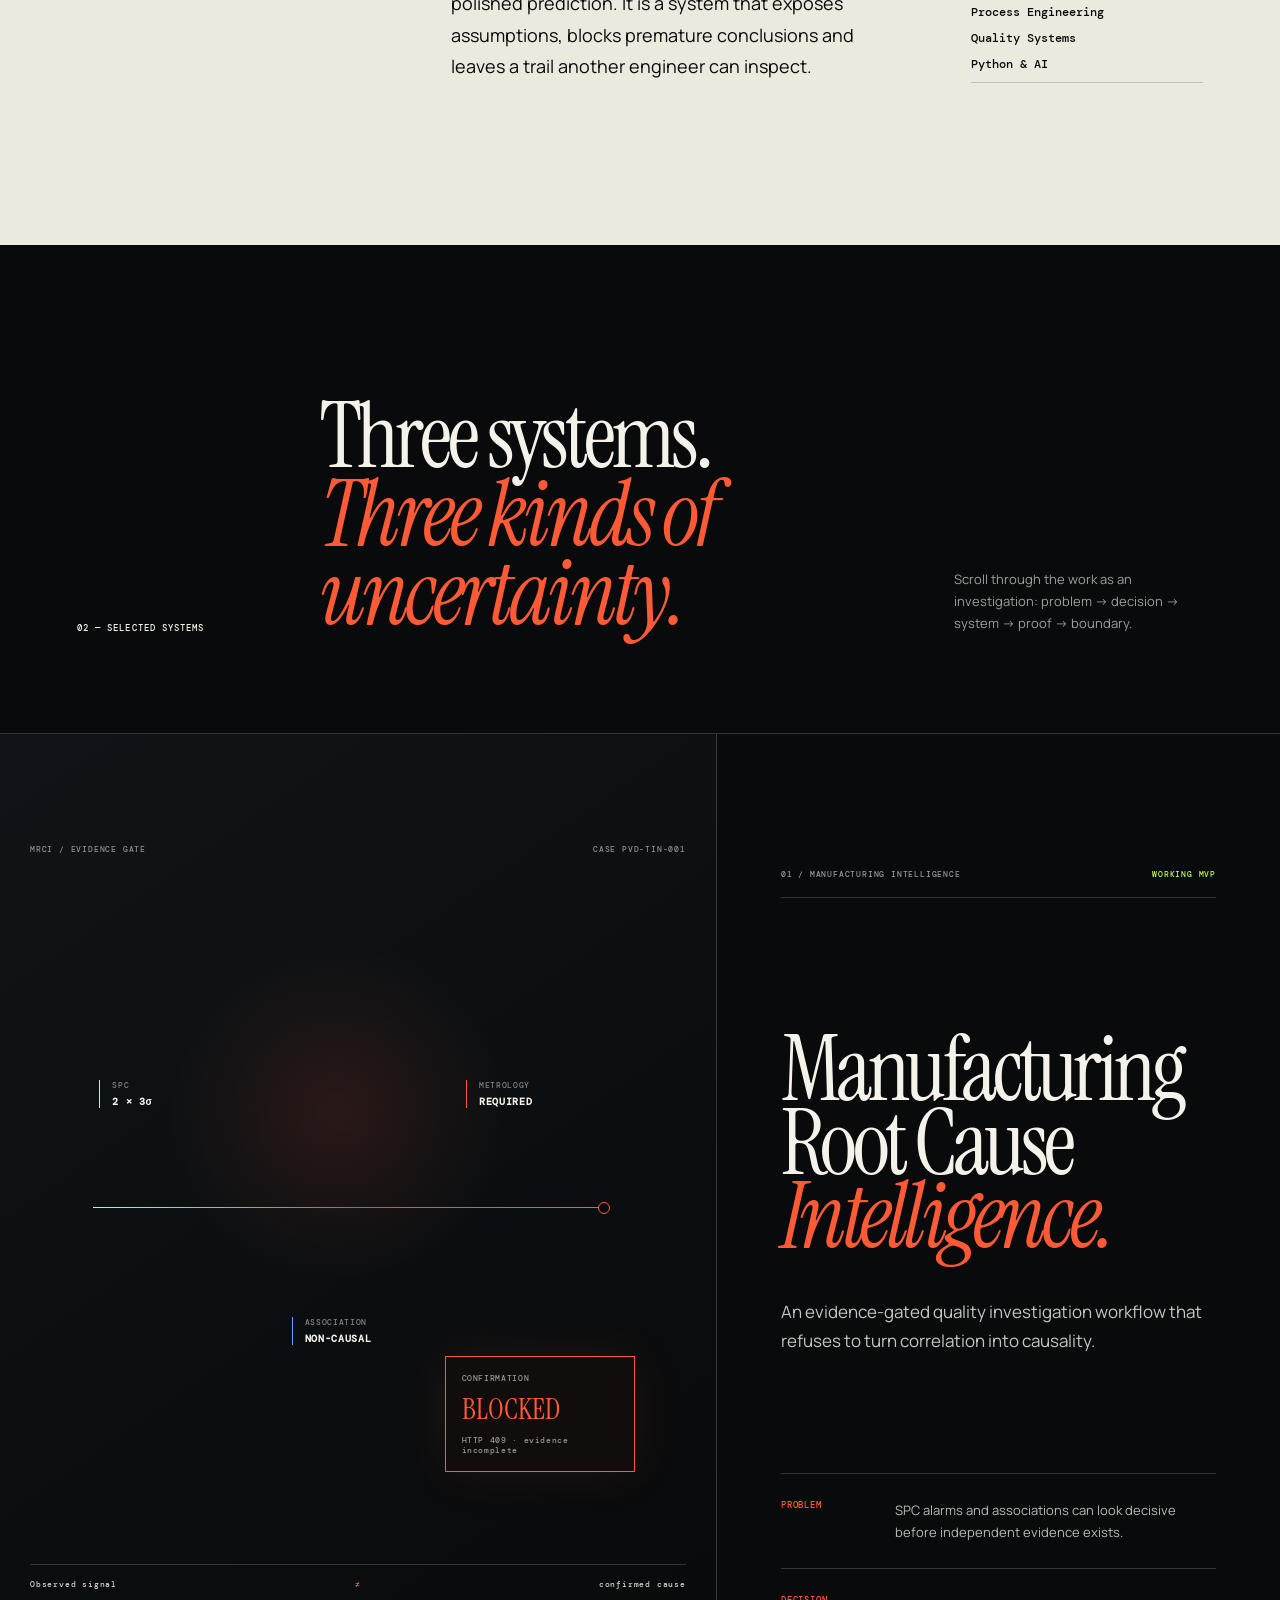
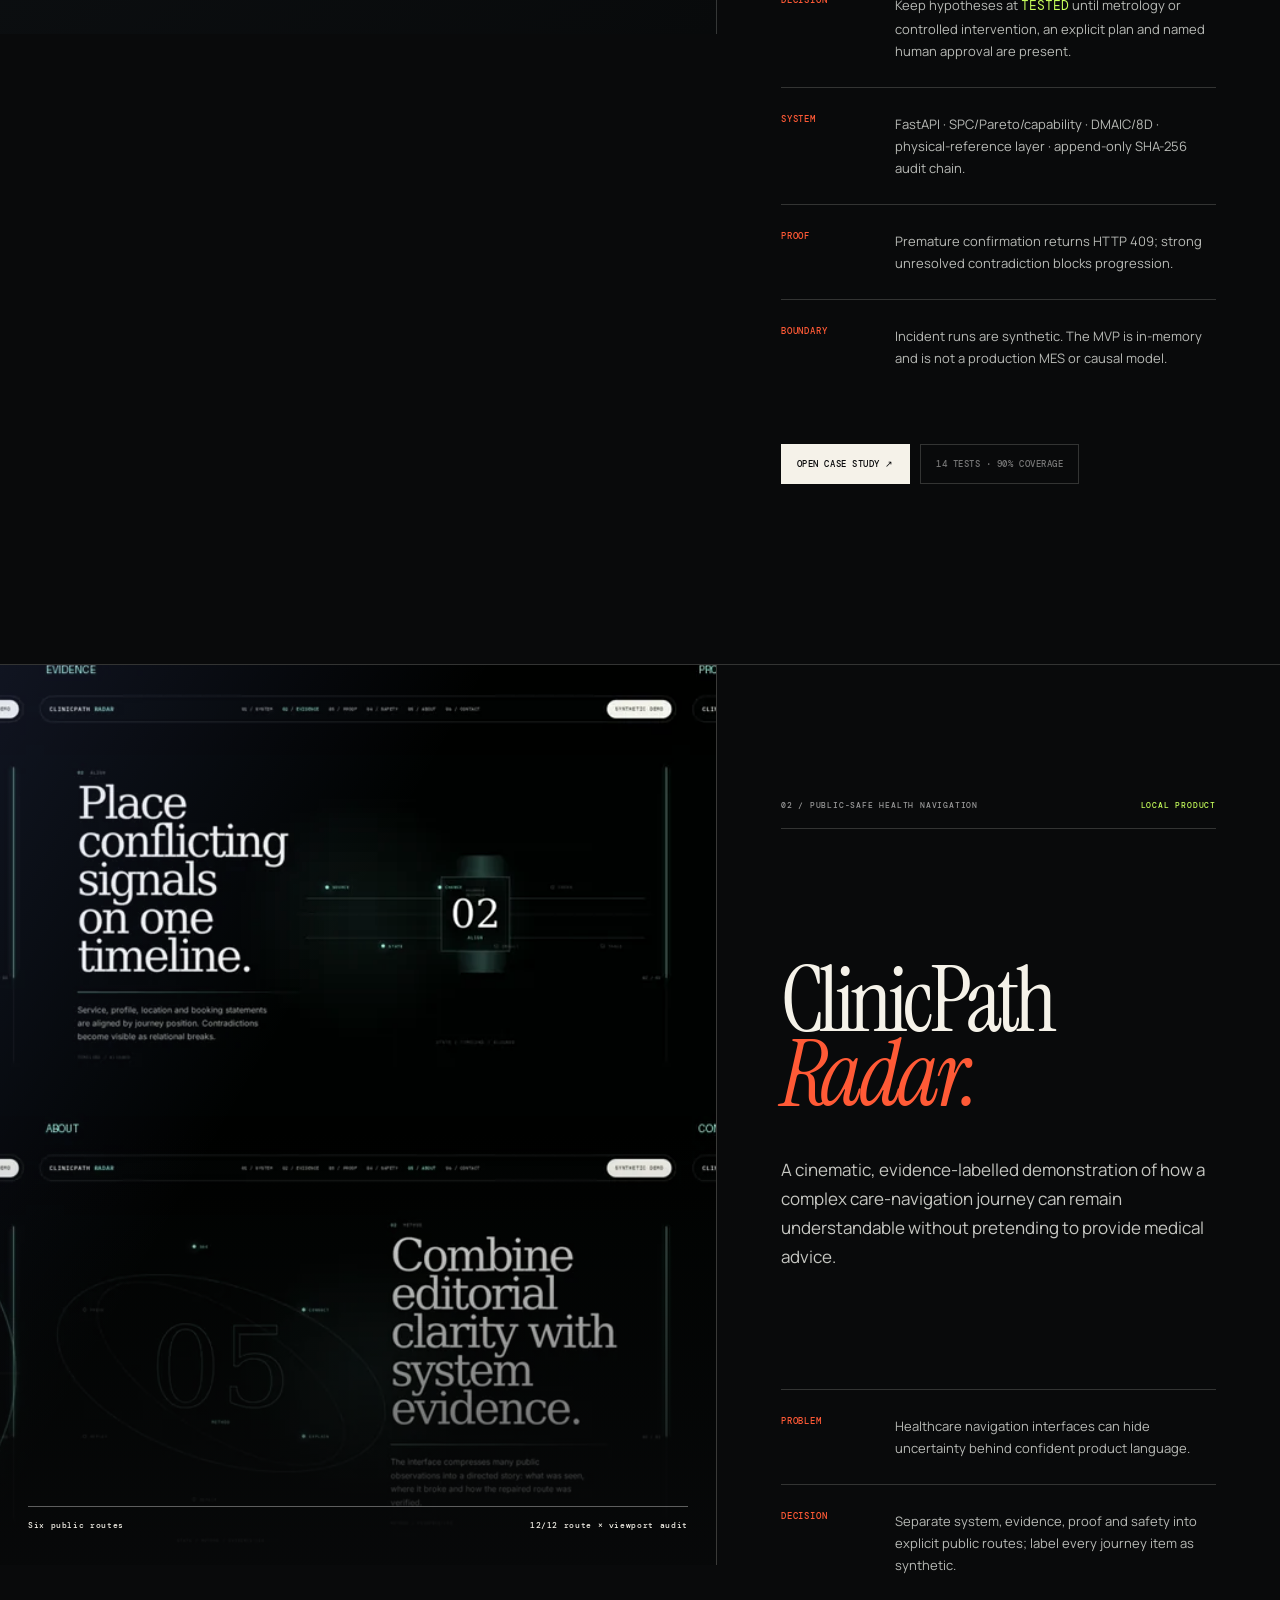
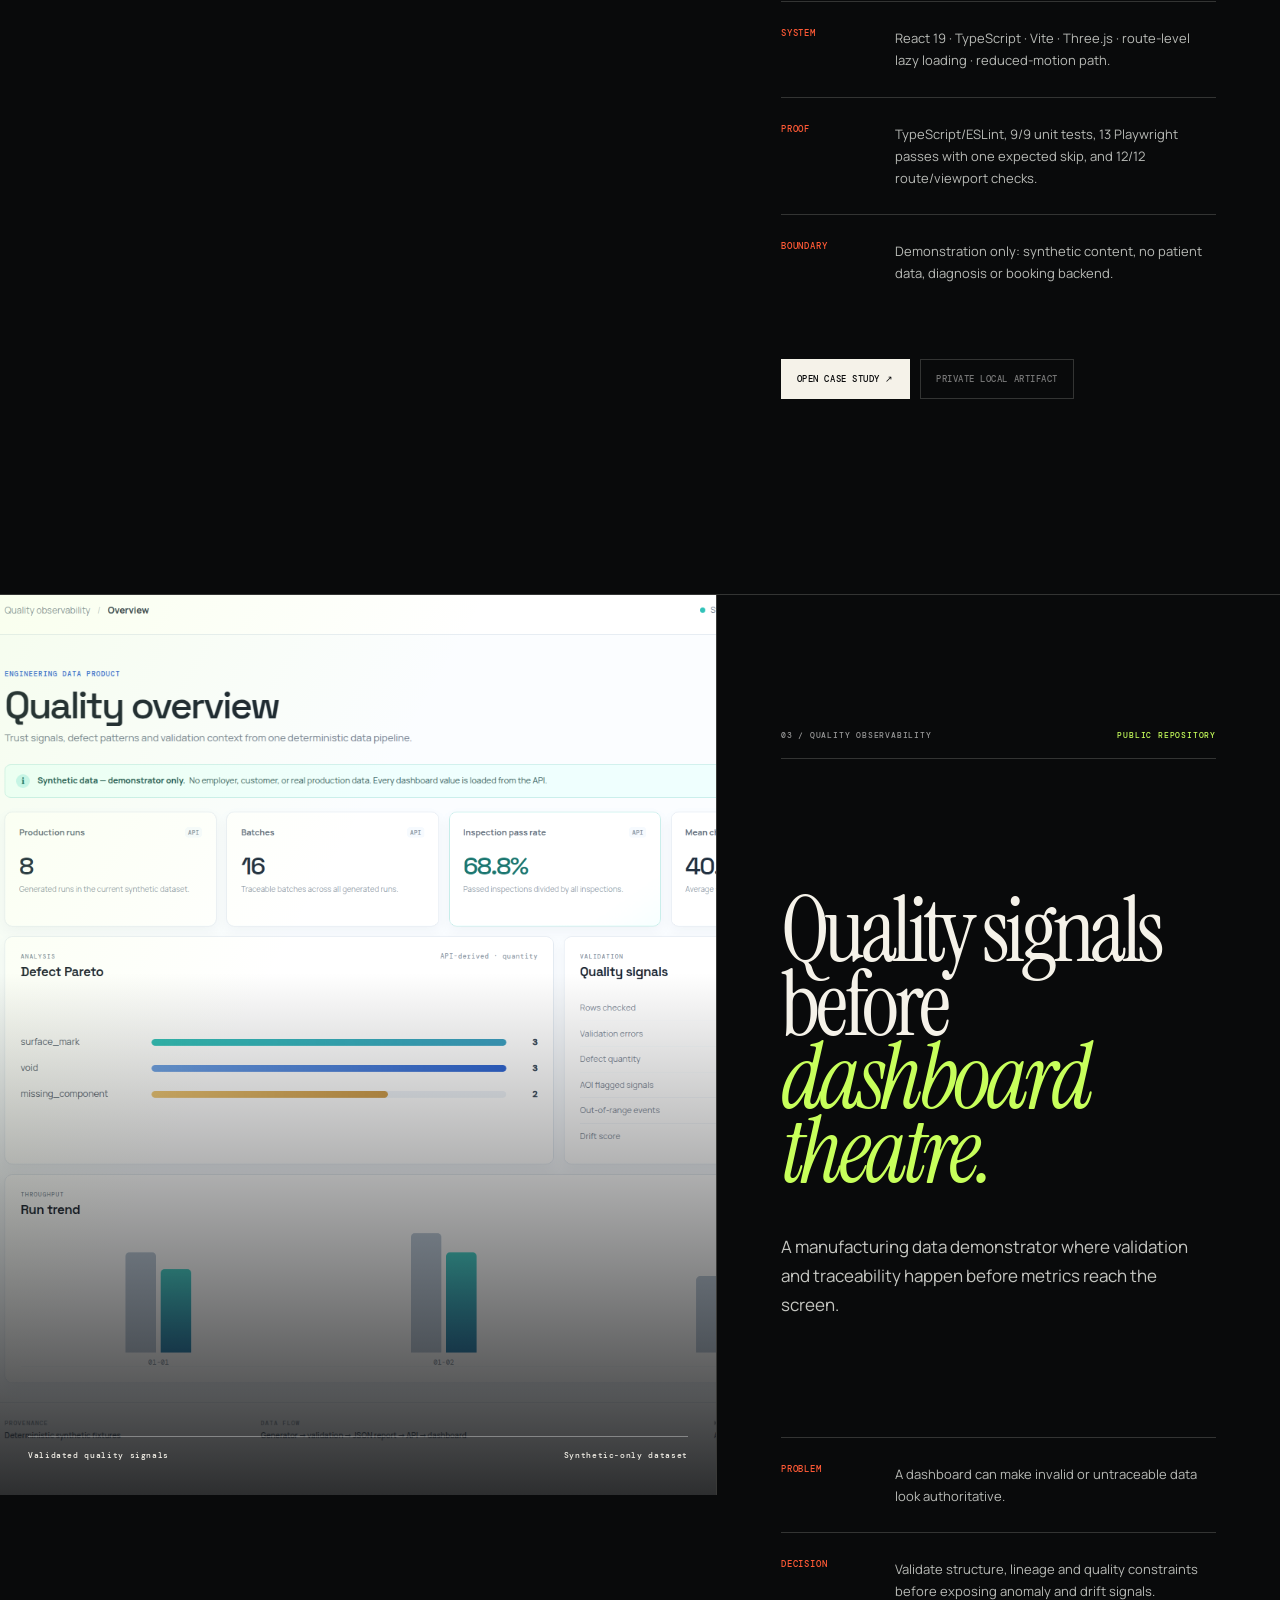
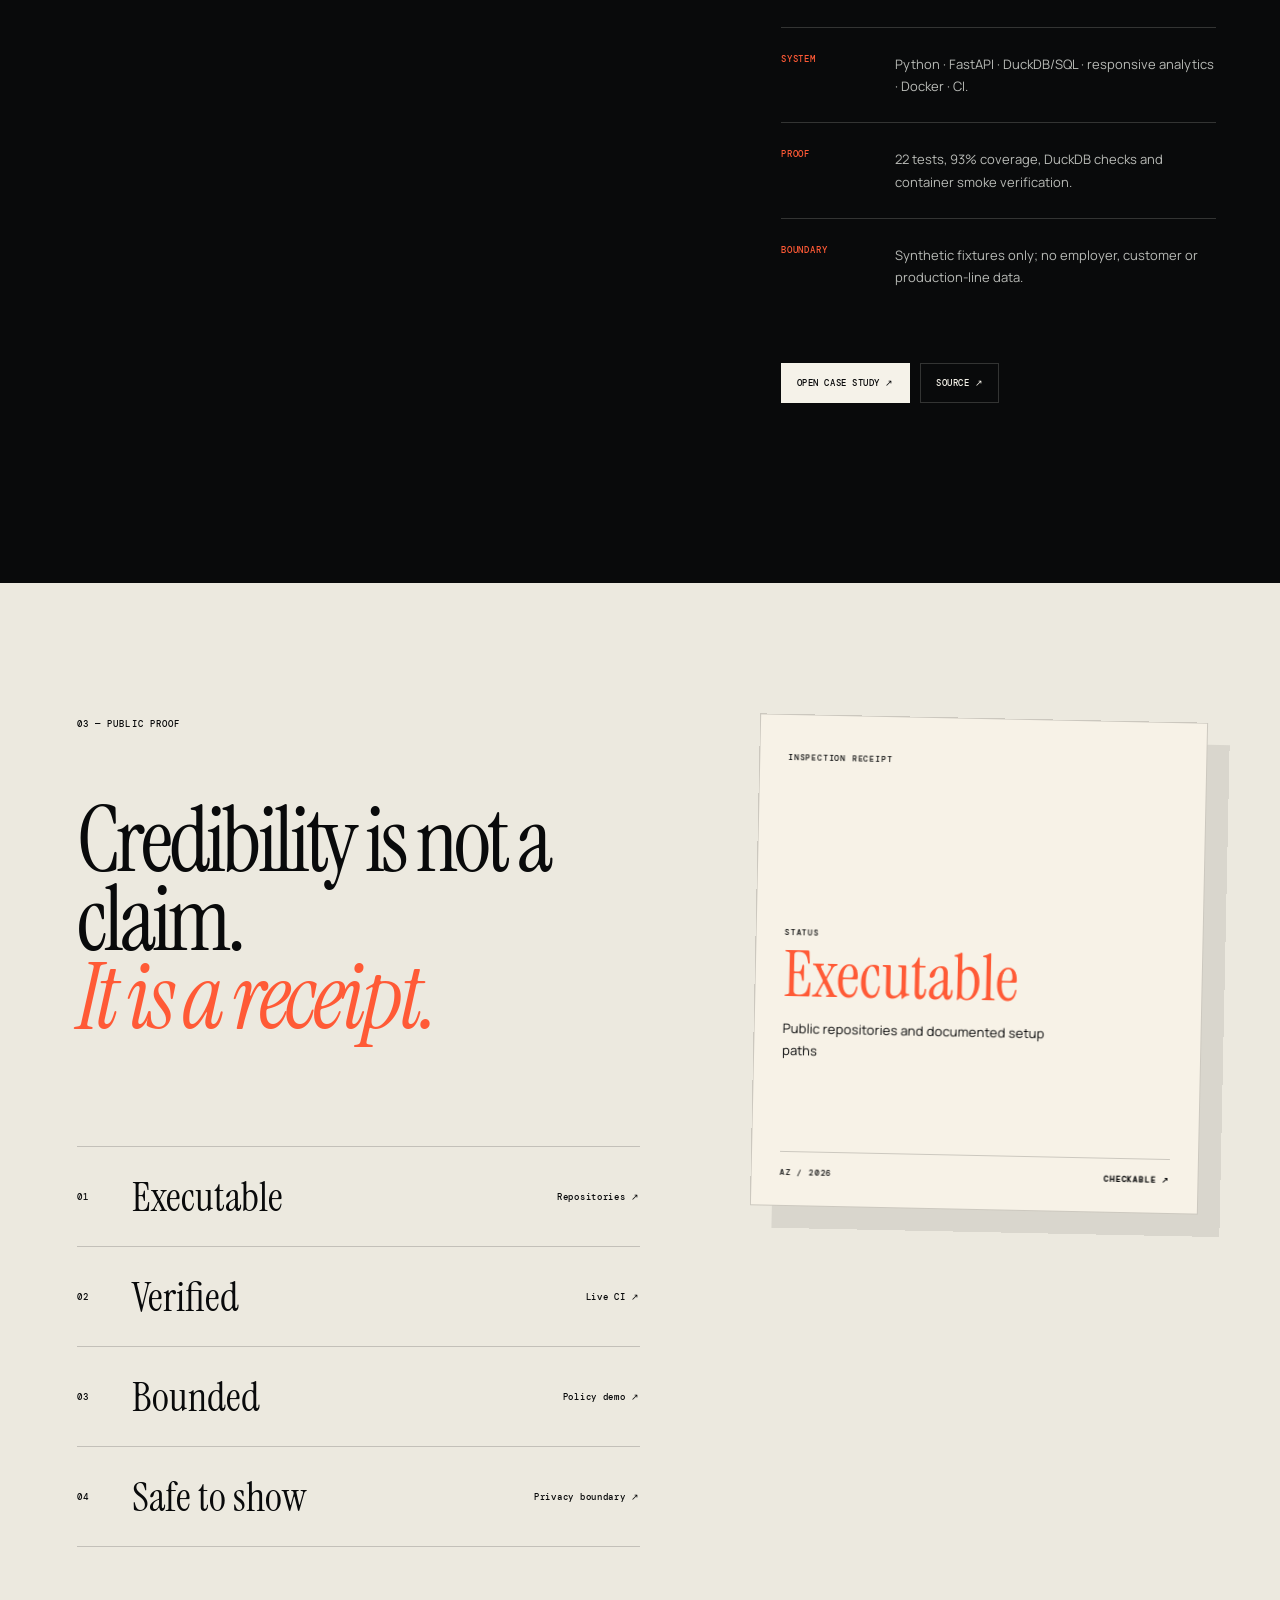
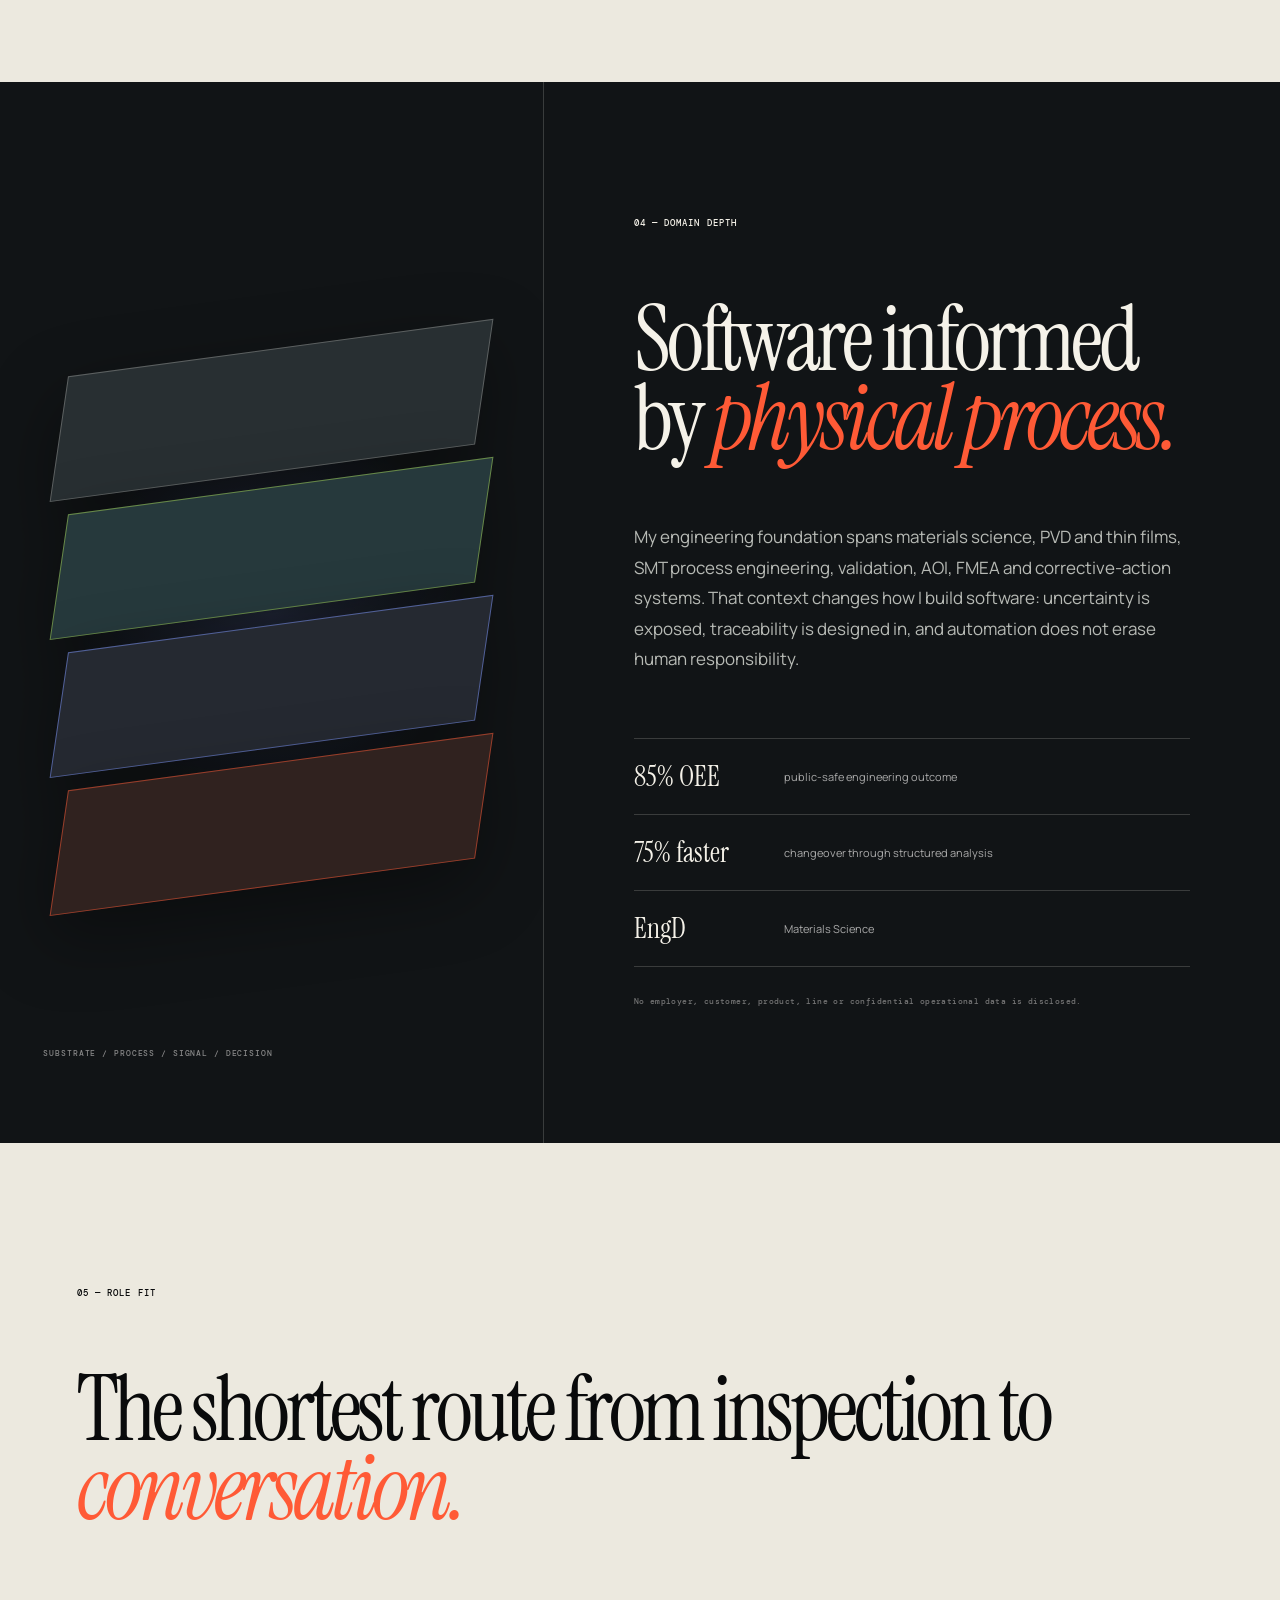
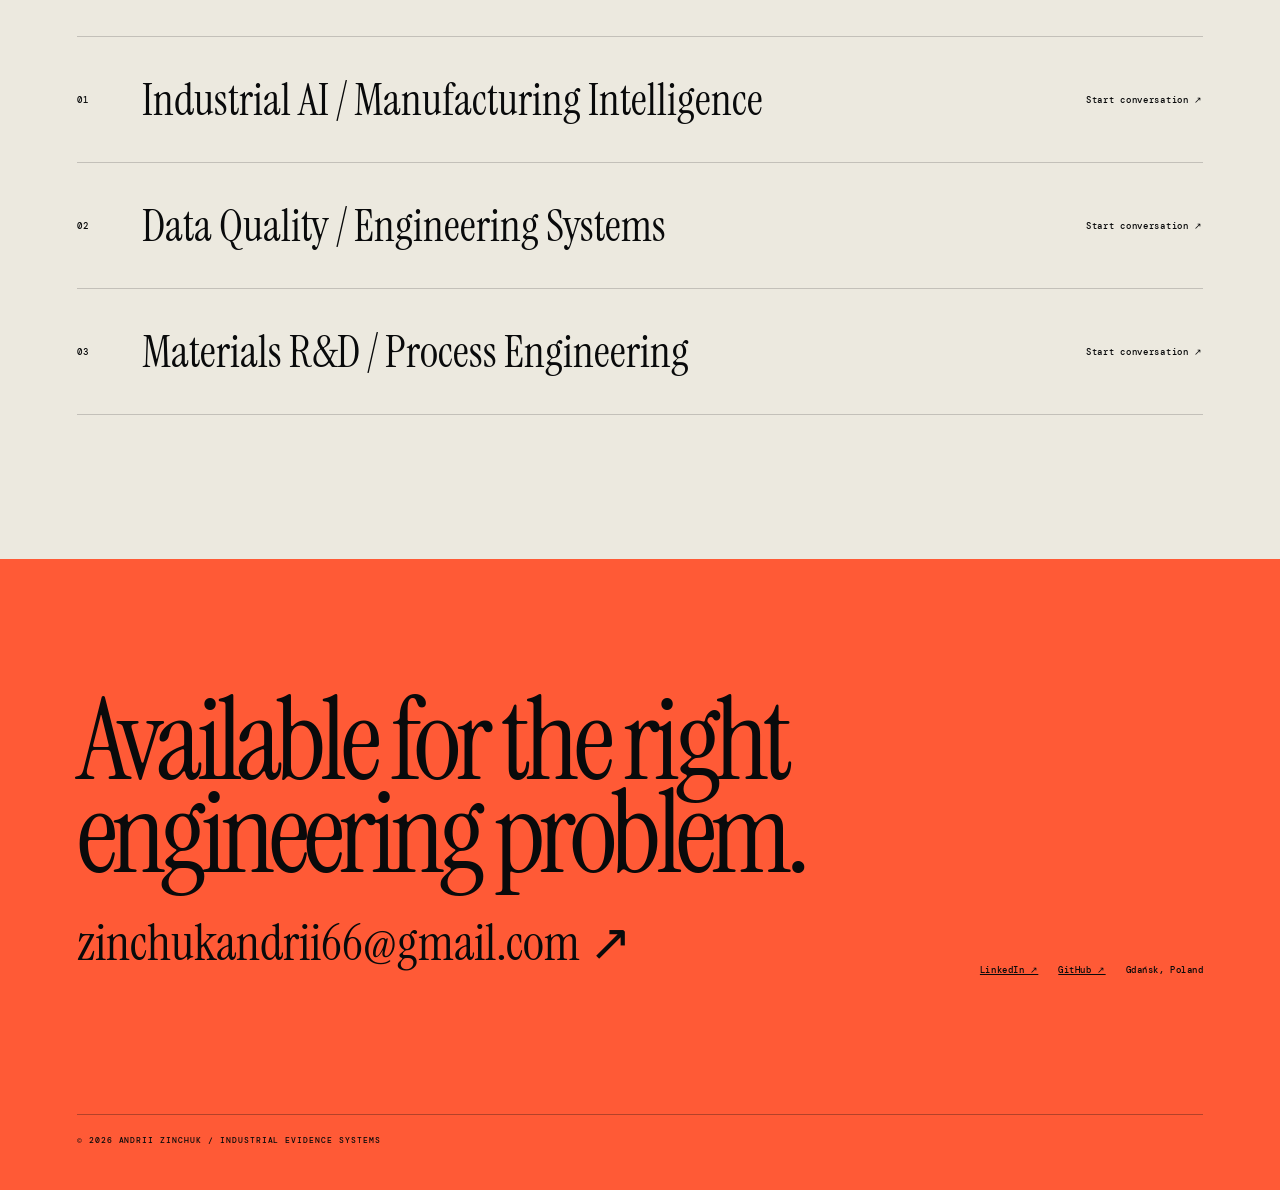
==== commit 2148d324: "feat: launch industrial evidence cinema portfolio" ====
--- a/index.html
+++ b/index.html
@@ -3,192 +3,155 @@
 <head>
   <meta charset="utf-8" />
   <meta name="viewport" content="width=device-width, initial-scale=1" />
-  <meta name="description" content="Andrii Zinchuk — public portfolio of evidence-first AI systems, runtime reliability and engineering data observability." />
-  <meta name="theme-color" content="#080d16" />
+  <meta name="description" content="Andrii Zinchuk — Industrial AI, digital manufacturing and materials systems built for inspection, evidence and human review." />
+  <meta name="theme-color" content="#090a0b" />
   <meta name="robots" content="index,follow,max-image-preview:large" />
   <meta property="og:type" content="website" />
-  <meta property="og:title" content="Andrii Zinchuk — Engineering Systems Portfolio" />
-  <meta property="og:description" content="EngD materials and process engineering translated into inspectable Python, data-quality and reliable AI systems." />
+  <meta property="og:title" content="Andrii Zinchuk — Industrial Evidence Systems" />
+  <meta property="og:description" content="Materials and process engineering translated into inspectable Industrial AI and manufacturing systems." />
   <meta property="og:url" content="https://zinchukandrii.github.io/andrii-portfolio/" />
-  <meta property="og:image" content="https://zinchukandrii.github.io/andrii-portfolio/projects/assets/dashboard-desktop.png" />
+  <meta property="og:image" content="https://zinchukandrii.github.io/andrii-portfolio/projects/assets/clinicpath-journey.webp" />
   <meta name="twitter:card" content="summary_large_image" />
-  <meta name="twitter:title" content="Andrii Zinchuk — Engineering Systems Portfolio" />
-  <meta name="twitter:description" content="Public, testable systems across engineering data, quality observability and reliable AI." />
-  <meta name="twitter:image" content="https://zinchukandrii.github.io/andrii-portfolio/projects/assets/dashboard-desktop.png" />
-  <title>Andrii Zinchuk — Systems Portfolio</title>
+  <meta name="twitter:title" content="Andrii Zinchuk — Industrial Evidence Systems" />
+  <meta name="twitter:description" content="Industrial AI, digital manufacturing and materials systems that withstand inspection." />
+  <meta name="twitter:image" content="https://zinchukandrii.github.io/andrii-portfolio/projects/assets/clinicpath-journey.webp" />
+  <title>Andrii Zinchuk — Industrial Evidence Systems</title>
   <link rel="canonical" href="https://zinchukandrii.github.io/andrii-portfolio/" />
   <link rel="icon" href="favicon.svg" type="image/svg+xml" />
   <link rel="preconnect" href="https://fonts.googleapis.com" />
   <link rel="preconnect" href="https://fonts.gstatic.com" crossorigin />
-  <link href="https://fonts.googleapis.com/css2?family=DM+Mono:wght@400;500&family=Manrope:wght@400;500;600;700;800&family=Space+Grotesk:wght@400;500;600;700&display=swap" rel="stylesheet" />
-  <link rel="stylesheet" href="styles.css" />
-  <link rel="stylesheet" href="signal.css?v=recruiter-proof-4" />
-  <script src="main.js?v=recruiter-proof-4" defer></script>
-  <script type="application/ld+json">
-    {
-      "@context": "https://schema.org",
-      "@type": "Person",
-      "name": "Andrii Zinchuk",
-      "url": "https://zinchukandrii.github.io/andrii-portfolio/",
-      "jobTitle": "Senior Process Engineer",
-      "alumniOf": { "@type": "EducationalOrganization", "name": "Częstochowa University of Technology" },
-      "knowsAbout": ["Materials science", "Process engineering", "Industrial AI", "Data quality", "Python", "Validation"],
-      "sameAs": [
-        "https://github.com/zinchukandrii",
-        "https://www.linkedin.com/in/andrii-zinchuk-980121ba"
-      ]
-    }
-  </script>
+  <link href="https://fonts.googleapis.com/css2?family=DM+Mono:wght@400;500&family=Instrument+Serif:ital@0;1&family=Manrope:wght@400;500;600;700&display=swap" rel="stylesheet" />
+  <link rel="stylesheet" href="cinema.css?v=cinema-1" />
+  <script src="main.js?v=cinema-1" defer></script>
+  <script type="application/ld+json">{"@context":"https://schema.org","@type":"Person","name":"Andrii Zinchuk","url":"https://zinchukandrii.github.io/andrii-portfolio/","jobTitle":"Senior Process Engineer","knowsAbout":["Materials science","Process engineering","Industrial AI","Digital manufacturing","Data quality","Python","Validation"],"sameAs":["https://github.com/zinchukandrii","https://www.linkedin.com/in/andrii-zinchuk-980121ba"]}</script>
 </head>
-<body class="signal-site">
+<body>
   <a class="skip-link" href="#main">Skip to content</a>
-
-  <header class="signal-header" data-header>
-    <div class="signal-shell signal-nav-shell">
-      <a class="signal-brand" href="#top" aria-label="Andrii Zinchuk home"><span>AZ</span><b>ANDRII ZINCHUK</b></a>
-      <button class="signal-menu" type="button" aria-expanded="false" aria-controls="signal-nav" data-menu-button><span aria-hidden="true"></span><span aria-hidden="true"></span><span aria-hidden="true"></span><em>MENU</em></button>
-      <nav class="signal-nav" id="signal-nav" aria-label="Primary navigation" data-menu>
-        <a href="#projects" data-nav-link>Projects</a>
-        <a href="#proof" data-nav-link>Proof</a>
-        <a href="#career" data-nav-link>Career</a>
-        <a href="#about" data-nav-link>About</a>
-        <a href="#contact" data-nav-link>Contact</a>
-        <a class="signal-nav-github" href="https://github.com/zinchukandrii" target="_blank" rel="noopener noreferrer">GitHub <span>↗</span></a>
-      </nav>
-    </div>
+  <header class="film-nav" data-header>
+    <a class="wordmark" href="#top" aria-label="Andrii Zinchuk home"><b>AZ</b><span>ANDRII ZINCHUK</span></a>
+    <button class="menu-button" type="button" aria-expanded="false" aria-controls="main-nav" data-menu-button><span></span><span></span><em>INDEX</em></button>
+    <nav id="main-nav" data-menu aria-label="Primary navigation">
+      <a href="#systems" data-nav-link>Systems</a><a href="#evidence" data-nav-link>Evidence</a><a href="#materials" data-nav-link>Materials</a><a href="#contact" data-nav-link>Contact</a>
+    </nav>
+    <a class="nav-status" href="https://github.com/zinchukandrii" target="_blank" rel="noopener noreferrer"><i></i> PUBLIC PROOF ↗</a>
   </header>
 
   <main id="main">
-    <section class="signal-hero" id="top" aria-labelledby="hero-title">
-      <div class="signal-noise" aria-hidden="true"></div>
-      <div class="signal-grid-bg" aria-hidden="true"></div>
-      <div class="signal-shell signal-hero-grid">
-        <div class="signal-hero-copy" data-reveal>
-          <p class="signal-label"><i></i> SYSTEMS PORTFOLIO / 2026</p>
-          <h1 id="hero-title">Engineering systems<br />that can be <span>inspected,</span><br />verified and trusted.</h1>
-          <p class="signal-lede">I’m <strong>Andrii Zinchuk, EngD in Materials Science and a senior process engineer.</strong> I translate industrial quality, validation and materials experience into evidence-first Python, data and reliable AI systems — with public code, explicit limits and mechanical proof.</p>
-          <div class="signal-actions">
-            <a class="signal-button signal-button-main" href="#projects">View selected systems <span>↓</span></a>
-            <a class="signal-button signal-button-quiet" href="https://github.com/zinchukandrii" target="_blank" rel="noopener noreferrer">GitHub <span>↗</span></a>
+    <section class="film-hero" id="top" aria-labelledby="hero-title">
+      <div class="hero-grid" aria-hidden="true"></div>
+      <div class="hero-scan" aria-hidden="true"></div>
+      <div class="hero-copy">
+        <p class="eyebrow"><span>PORTFOLIO / 2026</span><span>GDANSK, PL</span></p>
+        <h1 id="hero-title"><span>Engineering</span><span>systems that</span><span><em>withstand</em> inspection.</span></h1>
+        <div class="hero-lower">
+          <p>EngD materials scientist and senior process engineer building evidence-gated systems across <strong>Industrial AI, digital manufacturing and quality intelligence.</strong></p>
+          <div class="hero-actions"><a href="#systems">Enter the systems <b>↓</b></a><a href="#contact">Recruiter route <b>↘</b></a></div>
+        </div>
+      </div>
+
+      <div class="system-orbit" aria-hidden="true">
+        <div class="orbit-ring ring-a"></div><div class="orbit-ring ring-b"></div><div class="orbit-ring ring-c"></div>
+        <div class="orbit-core"><span>HUMAN</span><b>DECISION</b><small>REQUIRED</small></div>
+        <div class="orbit-node node-1"><span>01</span><b>FAILURE</b></div>
+        <div class="orbit-node node-2"><span>02</span><b>SIGNAL</b></div>
+        <div class="orbit-node node-3"><span>03</span><b>EVIDENCE</b></div>
+        <div class="orbit-node node-4"><span>04</span><b>PROOF</b></div>
+      </div>
+
+      <div class="phase-rail" aria-label="Page progress"><span>00</span><i data-progress></i><span>05</span></div>
+      <div class="status-ticker" aria-hidden="true"><span>FAIL CLOSED</span><span>SYNTHETIC-SAFE</span><span>PUBLIC CODE</span><span>MECHANICAL PROOF</span><span>EXPLICIT LIMITS</span></div>
+    </section>
+
+    <section class="manifesto" aria-labelledby="manifesto-title">
+      <div class="section-index">01 — POSITION</div>
+      <div>
+        <p class="manifesto-kicker">The industrial perspective</p>
+        <h2 id="manifesto-title">Not another AI portfolio.<br /><em>A record of engineering judgment.</em></h2>
+        <p class="manifesto-copy">I work where process variation, imperfect evidence and automated decisions meet. The goal is not a polished prediction. It is a system that exposes assumptions, blocks premature conclusions and leaves a trail another engineer can inspect.</p>
+      </div>
+      <aside><span>BACKGROUND</span><b>Materials Science</b><b>Process Engineering</b><b>Quality Systems</b><b>Python &amp; AI</b></aside>
+    </section>
+
+    <section class="systems-intro" id="systems" aria-labelledby="systems-title">
+      <div class="section-index">02 — SELECTED SYSTEMS</div>
+      <h2 id="systems-title">Three systems.<br /><em>Three kinds of uncertainty.</em></h2>
+      <p>Scroll through the work as an investigation: problem → decision → system → proof → boundary.</p>
+    </section>
+
+    <section class="system-chapter chapter-mrci" id="mrci" data-chapter="01">
+      <div class="chapter-sticky">
+        <div class="chapter-media mrci-media" aria-label="Manufacturing root-cause evidence gate diagram" role="img">
+          <div class="media-meta"><span>MRCI / EVIDENCE GATE</span><span>CASE PVD-TIN-001</span></div>
+          <div class="cause-map" aria-hidden="true">
+            <div class="cause-axis"></div>
+            <div class="cause-point p1"><span>SPC</span><b>2 × 3σ</b></div>
+            <div class="cause-point p2"><span>ASSOCIATION</span><b>NON-CAUSAL</b></div>
+            <div class="cause-point p3"><span>METROLOGY</span><b>REQUIRED</b></div>
+            <div class="cause-gate"><span>CONFIRMATION</span><b>BLOCKED</b><small>HTTP 409 · evidence incomplete</small></div>
           </div>
-          <p class="signal-role-focus"><span>ROLE FOCUS</span> Industrial AI · Data Quality · Engineering Systems · Materials R&amp;D</p>
-          <div class="signal-quick-nav" aria-label="Direct project navigation">
-            <a href="#control-plane"><b>01</b><span>Agent Control<br />Plane</span><i>↘</i></a>
-            <a href="#runtime-failover"><b>02</b><span>Runtime<br />Failover</span><i>↘</i></a>
-            <a href="#quality-observability"><b>03</b><span>Quality<br />Observability</span><i>↘</i></a>
-          </div>
+          <div class="media-caption"><span>Observed signal</span><span>≠</span><span>confirmed cause</span></div>
         </div>
-
-        <div class="signal-console" aria-hidden="true" data-reveal>
-          <div class="signal-console-top"><span>TRACE / LIVE VIEW</span><span class="signal-live"><i></i> SIGNAL READY</span></div>
-          <svg class="signal-trace" viewBox="0 0 560 480" fill="none" xmlns="http://www.w3.org/2000/svg">
-            <path class="signal-trace-line signal-trace-line-one" d="M52 105H175L230 160H355L430 235H518" />
-            <path class="signal-trace-line signal-trace-line-two" d="M52 342H142L203 280H335L392 223H518" />
-            <path class="signal-trace-line signal-trace-line-three" d="M175 105V342" />
-            <path class="signal-trace-line signal-trace-line-four" d="M355 160V280" />
-            <circle class="signal-node node-one" cx="52" cy="105" r="9" />
-            <circle class="signal-node node-two" cx="175" cy="105" r="9" />
-            <circle class="signal-node node-three" cx="230" cy="160" r="9" />
-            <circle class="signal-node node-four" cx="355" cy="160" r="9" />
-            <circle class="signal-node node-five" cx="430" cy="235" r="9" />
-            <circle class="signal-node node-six" cx="518" cy="235" r="12" />
-            <circle class="signal-node node-seven" cx="52" cy="342" r="9" />
-            <circle class="signal-node node-eight" cx="175" cy="342" r="9" />
-            <circle class="signal-node node-nine" cx="203" cy="280" r="9" />
-            <circle class="signal-node node-ten" cx="335" cy="280" r="9" />
-            <circle class="signal-node node-eleven" cx="392" cy="223" r="9" />
-          </svg>
-          <div class="signal-console-card card-a"><span>INPUT</span><strong>Evidence</strong><small>scoped source</small></div>
-          <div class="signal-console-card card-b"><span>POLICY</span><strong>Bounded</strong><small>fail closed</small></div>
-          <div class="signal-console-card card-c"><span>OUTPUT</span><strong>Verified</strong><small>inspectable trace</small></div>
-          <div class="signal-console-footer"><span>03 systems</span><span>public / synthetic-safe</span></div>
-        </div>
+      </div>
+      <div class="chapter-story">
+        <header><span>01 / MANUFACTURING INTELLIGENCE</span><i>WORKING MVP</i></header>
+        <h3>Manufacturing Root Cause <em>Intelligence.</em></h3>
+        <p class="chapter-lede">An evidence-gated quality investigation workflow that refuses to turn correlation into causality.</p>
+        <dl><div><dt>Problem</dt><dd>SPC alarms and associations can look decisive before independent evidence exists.</dd></div><div><dt>Decision</dt><dd>Keep hypotheses at <code>TESTED</code> until metrology or controlled intervention, an explicit plan and named human approval are present.</dd></div><div><dt>System</dt><dd>FastAPI · SPC/Pareto/capability · DMAIC/8D · physical-reference layer · append-only SHA-256 audit chain.</dd></div><div><dt>Proof</dt><dd>Premature confirmation returns HTTP 409; strong unresolved contradiction blocks progression.</dd></div><div><dt>Boundary</dt><dd>Incident runs are synthetic. The MVP is in-memory and is not a production MES or causal model.</dd></div></dl>
+        <div class="chapter-links"><a href="projects/manufacturing-root-cause.html">Open case study ↗</a><span>14 tests · 90% coverage</span></div>
       </div>
     </section>
 
-    <section class="signal-projects signal-section" id="projects" aria-labelledby="projects-title">
-      <div class="signal-shell">
-        <div class="signal-section-head" data-reveal>
-          <div><p class="signal-label">SELECTED SYSTEMS</p><h2 id="projects-title">Three systems.<br /><span>Different failure modes.</span></h2></div>
-          <p>Each project is a public technical artifact: a defined problem, an inspectable implementation and verification that can be independently checked.</p>
-        </div>
-
-        <div class="signal-project-grid">
-          <article class="signal-project signal-project-control" id="control-plane" data-reveal>
-            <div class="signal-project-top"><span>01 / AGENT SYSTEMS</span><span><i></i> VERIFIED</span></div>
-            <div class="signal-project-visual control-visual" aria-hidden="true">
-              <div class="control-source">SOURCE<br /><b>01</b></div><div class="control-source source-two">SOURCE<br /><b>02</b></div>
-              <div class="control-core"><span>VERIFY</span><strong>Evidence</strong></div>
-              <div class="control-output">BRIEF<br /><b>✓</b></div>
-              <svg viewBox="0 0 520 220"><path d="M92 64H208M92 158H208M311 110H425" /><path d="M186 53l22 11-22 11M186 147l22 11-22 11M403 99l22 11-22 11" /></svg>
-            </div>
-            <div class="signal-project-copy"><p class="signal-kicker">EVIDENCE-FIRST CONTROL PLANE</p><h3>Agent knowledge with verification and audit traces.</h3><p>A local FastAPI and SQLite demonstrator that moves a scoped research task through evidence collection, brief writing and verification — with each stage visible.</p></div>
-            <div class="signal-tags"><span>Python</span><span>FastAPI</span><span>SQLite</span><span>Tests</span></div>
-            <footer class="signal-project-foot"><div><span>QUALITY GATES</span><strong>14 tests · 94% coverage</strong></div><div class="signal-project-links"><a href="projects/control-plane.html">Case study <b>→</b></a><a href="https://github.com/zinchukandrii/agent-knowledge-control-plane" target="_blank" rel="noopener noreferrer">Source code <b>↗</b></a></div></footer>
-          </article>
-
-          <article class="signal-project signal-project-runtime" id="runtime-failover" data-reveal>
-            <div class="signal-project-top"><span>02 / RELIABILITY</span><span><i></i> VALIDATED</span></div>
-            <div class="signal-project-visual runtime-visual" aria-hidden="true">
-              <div class="runtime-status"><span>REQUEST</span><b>01</b><i>✓</i></div>
-              <div class="runtime-rail"><span class="rail-active"></span><span></span><span></span></div>
-              <div class="runtime-policy"><div><span>PRIMARY</span><strong>unavailable</strong><i>×</i></div><div><span>FALLBACK 01</span><strong>policy valid</strong><i>✓</i></div><div><span>FALLBACK 02</span><strong>not invoked</strong><i>–</i></div></div>
-              <p>ordered policy → reviewable outcome</p>
-            </div>
-            <div class="signal-project-copy"><p class="signal-kicker">RUNTIME FAILOVER CONFIGURATION</p><h3>Recovery policy that stays testable before it goes live.</h3><p>A provider-neutral JSON validator and deterministic simulator for ordered runtime fallback policies — designed to make failure handling reviewable without provider calls.</p></div>
-            <div class="signal-tags"><span>Python</span><span>CLI</span><span>JSON contracts</span><span>Fail closed</span></div>
-            <footer class="signal-project-foot"><div><span>QUALITY GATES</span><strong>9 tests · offline simulation</strong></div><div class="signal-project-links"><a href="projects/runtime-failover.html">Case study <b>→</b></a><a href="https://github.com/zinchukandrii/failover-config-pack" target="_blank" rel="noopener noreferrer">Source code <b>↗</b></a></div></footer>
-          </article>
-
-          <article class="signal-project signal-project-quality" id="quality-observability" data-reveal>
-            <div class="signal-project-top"><span>03 / ENGINEERING DATA</span><span><i></i> SYNTHETIC-ONLY</span></div>
-            <div class="signal-quality-layout"><div class="signal-project-copy"><p class="signal-kicker">SYNTHETIC QUALITY OBSERVABILITY</p><h3>Quality signals validated before they become a dashboard.</h3><p>A FastAPI demonstrator that generates synthetic manufacturing data, validates its structure and traceability, then exposes quality, anomaly and drift signals in a responsive dashboard.</p><div class="signal-tags"><span>Python</span><span>DuckDB / SQL</span><span>Data validation</span><span>Docker</span><span>CI</span></div></div><a class="signal-dashboard-shot" href="projects/quality-observability.html" aria-label="Open Quality Observability case study"><img src="projects/assets/dashboard-desktop.png" alt="Synthetic Quality Observability dashboard showing quality metrics and defect signals" loading="lazy" /><span>OPEN CASE STUDY ↗</span></a></div>
-            <footer class="signal-project-foot"><div><span>QUALITY GATES</span><strong>22 tests · 93% coverage · DuckDB checks · Docker smoke</strong></div><div class="signal-project-links"><a href="projects/quality-observability.html">Case study <b>→</b></a><a href="https://github.com/zinchukandrii/quality-observability-platform/actions/workflows/ci.yml" target="_blank" rel="noopener noreferrer">Live CI <b>↗</b></a><a href="https://github.com/zinchukandrii/quality-observability-platform" target="_blank" rel="noopener noreferrer">Source code <b>↗</b></a></div></footer>
-          </article>
-        </div>
+    <section class="system-chapter chapter-clinic" id="clinicpath" data-chapter="02">
+      <div class="chapter-sticky">
+        <figure class="chapter-media clinic-media"><img src="projects/assets/clinicpath-journey.webp" width="1600" height="750" loading="lazy" alt="ClinicPath Radar six-route public journey shown as a cinematic editorial interface" /><figcaption><span>Six public routes</span><span>12/12 route × viewport audit</span></figcaption></figure>
+      </div>
+      <div class="chapter-story">
+        <header><span>02 / PUBLIC-SAFE HEALTH NAVIGATION</span><i>LOCAL PRODUCT</i></header>
+        <h3>ClinicPath <em>Radar.</em></h3>
+        <p class="chapter-lede">A cinematic, evidence-labelled demonstration of how a complex care-navigation journey can remain understandable without pretending to provide medical advice.</p>
+        <dl><div><dt>Problem</dt><dd>Healthcare navigation interfaces can hide uncertainty behind confident product language.</dd></div><div><dt>Decision</dt><dd>Separate system, evidence, proof and safety into explicit public routes; label every journey item as synthetic.</dd></div><div><dt>System</dt><dd>React 19 · TypeScript · Vite · Three.js · route-level lazy loading · reduced-motion path.</dd></div><div><dt>Proof</dt><dd>TypeScript/ESLint, 9/9 unit tests, 13 Playwright passes with one expected skip, and 12/12 route/viewport checks.</dd></div><div><dt>Boundary</dt><dd>Demonstration only: synthetic content, no patient data, diagnosis or booking backend.</dd></div></dl>
+        <div class="chapter-links"><a href="projects/clinicpath-radar.html">Open case study ↗</a><span>Private local artifact</span></div>
       </div>
     </section>
 
-    <section class="signal-proof signal-section" id="proof" aria-labelledby="proof-title">
-      <div class="signal-shell">
-        <div class="signal-proof-top" data-reveal><p class="signal-label">PUBLIC PROOF</p><h2 id="proof-title">Credibility is not a claim.<br /><span>It is an inspectable trail.</span></h2></div>
-        <div class="signal-proof-grid">
-          <article data-reveal><span>01</span><h3>Executable</h3><p>Public repositories, runnable code and documented setup paths.</p><a class="signal-proof-link" href="https://github.com/zinchukandrii" target="_blank" rel="noopener noreferrer">Inspect repositories ↗</a></article>
-          <article data-reveal><span>02</span><h3>Verified</h3><p>Tests, coverage, linting and container smoke checks where they are relevant.</p><a class="signal-proof-link" href="https://github.com/zinchukandrii/quality-observability-platform/actions/workflows/ci.yml" target="_blank" rel="noopener noreferrer">Inspect live CI ↗</a></article>
-          <article data-reveal><span>03</span><h3>Bounded</h3><p>Clear scope, fail-closed behavior and no invented production claims.</p><a class="signal-proof-link" href="https://github.com/zinchukandrii/failover-config-pack" target="_blank" rel="noopener noreferrer">Inspect policy demo ↗</a></article>
-          <article data-reveal><span>04</span><h3>Safe to show</h3><p>Synthetic fixtures and offline simulation — never employer or client data.</p><a class="signal-proof-link" href="https://github.com/zinchukandrii/quality-observability-platform/blob/main/docs/privacy.md" target="_blank" rel="noopener noreferrer">Inspect privacy boundary ↗</a></article>
-        </div>
+    <section class="system-chapter chapter-quality" id="quality-observability" data-chapter="03">
+      <div class="chapter-sticky">
+        <figure class="chapter-media quality-media"><img src="projects/assets/dashboard-desktop.png" width="1440" height="900" loading="lazy" alt="Quality Observability dashboard with synthetic manufacturing quality metrics" /><figcaption><span>Validated quality signals</span><span>Synthetic-only dataset</span></figcaption></figure>
+      </div>
+      <div class="chapter-story">
+        <header><span>03 / QUALITY OBSERVABILITY</span><i>PUBLIC REPOSITORY</i></header>
+        <h3>Quality signals before <em>dashboard theatre.</em></h3>
+        <p class="chapter-lede">A manufacturing data demonstrator where validation and traceability happen before metrics reach the screen.</p>
+        <dl><div><dt>Problem</dt><dd>A dashboard can make invalid or untraceable data look authoritative.</dd></div><div><dt>Decision</dt><dd>Validate structure, lineage and quality constraints before exposing anomaly and drift signals.</dd></div><div><dt>System</dt><dd>Python · FastAPI · DuckDB/SQL · responsive analytics · Docker · CI.</dd></div><div><dt>Proof</dt><dd>22 tests, 93% coverage, DuckDB checks and container smoke verification.</dd></div><div><dt>Boundary</dt><dd>Synthetic fixtures only; no employer, customer or production-line data.</dd></div></dl>
+        <div class="chapter-links"><a href="projects/quality-observability.html">Open case study ↗</a><a href="https://github.com/zinchukandrii/quality-observability-platform" target="_blank" rel="noopener noreferrer">Source ↗</a></div>
       </div>
     </section>
 
-    <section class="signal-career signal-section" id="career" aria-labelledby="career-title">
-      <div class="signal-shell">
-        <div class="signal-section-head" data-reveal>
-          <div><p class="signal-label">CAREER EVIDENCE</p><h2 id="career-title">Operational engineering.<br /><span>Public-safe evidence.</span></h2></div>
-          <p>Selected outcomes from engineering and quality work, described without employer, product, line or operational data.</p>
+    <section class="evidence" id="evidence" aria-labelledby="evidence-title">
+      <div class="evidence-copy">
+        <div class="section-index">03 — PUBLIC PROOF</div>
+        <h2 id="evidence-title">Credibility is not a claim.<br /><em>It is a receipt.</em></h2>
+        <div class="evidence-rows">
+          <a href="https://github.com/zinchukandrii" target="_blank" rel="noopener noreferrer" data-receipt="Executable" data-detail="Public repositories and documented setup paths"><span>01</span><b>Executable</b><i>Repositories ↗</i></a>
+          <a href="https://github.com/zinchukandrii/quality-observability-platform/actions/workflows/ci.yml" target="_blank" rel="noopener noreferrer" data-receipt="Verified" data-detail="Tests, coverage, lint and container smoke"><span>02</span><b>Verified</b><i>Live CI ↗</i></a>
+          <a href="https://github.com/zinchukandrii/failover-config-pack" target="_blank" rel="noopener noreferrer" data-receipt="Bounded" data-detail="Fail-closed behavior and explicit constraints"><span>03</span><b>Bounded</b><i>Policy demo ↗</i></a>
+          <a href="https://github.com/zinchukandrii/quality-observability-platform/blob/main/docs/privacy.md" target="_blank" rel="noopener noreferrer" data-receipt="Public-safe" data-detail="Synthetic fixtures and offline simulation"><span>04</span><b>Safe to show</b><i>Privacy boundary ↗</i></a>
         </div>
-        <div class="signal-career-grid">
-          <article data-reveal><span>01 / PERFORMANCE</span><strong>85% OEE</strong><p>Data-backed process and KPI improvement in an engineering environment.</p></article>
-          <article data-reveal><span>02 / CHANGEOVER</span><strong>75% faster</strong><p>Structured analysis and software-logic improvement reduced changeover time.</p></article>
-          <article data-reveal><span>03 / QUALITY SYSTEMS</span><strong>AOI · validation · FMEA</strong><p>Traceability, risk review and corrective-action workflows across quality and process contexts.</p></article>
-        </div>
-        <p class="signal-career-boundary">PUBLIC-SAFE SUMMARY · No employer, customer, production-line, product or confidential operational data.</p>
       </div>
+      <aside class="proof-receipt" aria-live="polite"><span>INSPECTION RECEIPT</span><div><small>STATUS</small><strong data-receipt-title>Executable</strong></div><p data-receipt-detail>Public repositories and documented setup paths</p><footer><span>AZ / 2026</span><b>CHECKABLE ↗</b></footer></aside>
     </section>
 
-    <section class="signal-about signal-section" id="about" aria-labelledby="about-title">
-      <div class="signal-shell signal-about-grid">
-        <div class="signal-about-marker" aria-hidden="true" data-reveal><span>AZ</span><i></i><i></i><i></i><p>ENGINEERING<br />↘ DATA<br />↘ AI SYSTEMS</p></div>
-        <div data-reveal><p class="signal-label">ABOUT</p><h2 id="about-title">From materials and process quality to <span>reliable software systems.</span></h2><p class="signal-about-copy">My background spans materials science, PVD and thin films, SMT process engineering, validation and quality systems. I use that industrial context with Python, data validation and AI to build systems that remain useful when data is missing, configuration is wrong or an automated decision needs to justify its output.</p><div class="signal-profile-routes" aria-label="Role-specific CV requests"><a href="mailto:zinchukandrii66@gmail.com?subject=CV%20request%20%E2%80%94%20Data%20%26%20BI"><span>DATA / BI</span><strong>Python, validation, reporting and quality data</strong><i>Request targeted CV ↗</i></a><a href="mailto:zinchukandrii66@gmail.com?subject=CV%20request%20%E2%80%94%20Engineering%20%26%20AI"><span>ENGINEERING / AI</span><strong>Process systems, materials and AI-enabled improvement</strong><i>Request targeted CV ↗</i></a></div><div class="signal-about-links"><a href="https://www.linkedin.com/in/andrii-zinchuk-980121ba" target="_blank" rel="noopener noreferrer">LinkedIn <span>↗</span></a><a href="https://github.com/zinchukandrii" target="_blank" rel="noopener noreferrer">GitHub <span>↗</span></a><a href="#contact">Contact <span>↓</span></a></div></div>
-      </div>
+    <section class="materials" id="materials" aria-labelledby="materials-title">
+      <div class="materials-visual" aria-hidden="true"><span class="layer l1"></span><span class="layer l2"></span><span class="layer l3"></span><span class="layer l4"></span><i>SUBSTRATE / PROCESS / SIGNAL / DECISION</i></div>
+      <div class="materials-copy"><div class="section-index">04 — DOMAIN DEPTH</div><h2 id="materials-title">Software informed by <em>physical process.</em></h2><p>My engineering foundation spans materials science, PVD and thin films, SMT process engineering, validation, AOI, FMEA and corrective-action systems. That context changes how I build software: uncertainty is exposed, traceability is designed in, and automation does not erase human responsibility.</p><div class="career-evidence"><span><b>85% OEE</b> public-safe engineering outcome</span><span><b>75% faster</b> changeover through structured analysis</span><span><b>EngD</b> Materials Science</span></div><small>No employer, customer, product, line or confidential operational data is disclosed.</small></div>
+    </section>
+
+    <section class="recruiter" aria-labelledby="recruiter-title">
+      <div class="section-index">05 — ROLE FIT</div><h2 id="recruiter-title">The shortest route from inspection to <em>conversation.</em></h2>
+      <div class="role-lines"><a href="mailto:zinchukandrii66@gmail.com?subject=Portfolio%20conversation%20%E2%80%94%20Industrial%20AI"><span>01</span><b>Industrial AI / Manufacturing Intelligence</b><i>Start conversation ↗</i></a><a href="mailto:zinchukandrii66@gmail.com?subject=Portfolio%20conversation%20%E2%80%94%20Data%20Quality"><span>02</span><b>Data Quality / Engineering Systems</b><i>Start conversation ↗</i></a><a href="mailto:zinchukandrii66@gmail.com?subject=Portfolio%20conversation%20%E2%80%94%20Materials%20R%26D"><span>03</span><b>Materials R&amp;D / Process Engineering</b><i>Start conversation ↗</i></a></div>
     </section>
   </main>
 
-  <footer class="signal-footer" id="contact">
-    <div class="signal-shell signal-footer-grid">
-      <div data-reveal><p class="signal-label"><i></i> CONTACT</p><h2>Let’s build systems that hold up <span>under inspection.</span></h2></div>
-      <div class="signal-contact" data-reveal><a class="signal-email" href="mailto:zinchukandrii66@gmail.com">zinchukandrii66@gmail.com <span>↗</span></a><div><a href="https://www.linkedin.com/in/andrii-zinchuk-980121ba" target="_blank" rel="noopener noreferrer">LinkedIn</a><a href="https://github.com/zinchukandrii" target="_blank" rel="noopener noreferrer">GitHub</a><span>Gdańsk, Poland</span></div></div>
-    </div>
-  </footer>
+  <footer id="contact" class="film-footer"><p>Available for the right engineering problem.</p><a href="mailto:zinchukandrii66@gmail.com">zinchukandrii66@gmail.com <span>↗</span></a><div><a href="https://www.linkedin.com/in/andrii-zinchuk-980121ba" target="_blank" rel="noopener noreferrer">LinkedIn ↗</a><a href="https://github.com/zinchukandrii" target="_blank" rel="noopener noreferrer">GitHub ↗</a><span>Gdańsk, Poland</span></div><small>© 2026 ANDRII ZINCHUK / INDUSTRIAL EVIDENCE SYSTEMS</small></footer>
 </body>
 </html>
--- a/cinema.css
+++ b/cinema.css
@@ -0,0 +1,17 @@
+@import url('https://fonts.googleapis.com/css2?family=DM+Mono:wght@400;500&family=Instrument+Serif:ital@0;1&family=Manrope:wght@400;500;600;700&display=swap');
+:root{--ink:#090a0b;--ink-2:#111315;--paper:#ece9df;--paper-2:#d8d4ca;--white:#f5f2e9;--muted:#9b9d9b;--line:rgba(245,242,233,.18);--dark-line:rgba(9,10,11,.18);--signal:#ff5a36;--acid:#c7ff5b;--blue:#7f98ff;--serif:'Instrument Serif',Georgia,serif;--sans:Manrope,sans-serif;--mono:'DM Mono',monospace}
+*{box-sizing:border-box}html{scroll-behavior:smooth;background:var(--ink)}body{margin:0;background:var(--ink);color:var(--white);font-family:var(--sans);overflow-x:hidden}a{color:inherit}.skip-link{position:fixed;top:-100px;left:10px;z-index:1000;padding:10px 14px;background:var(--acid);color:var(--ink);transform:none}.skip-link:focus{top:10px}:focus-visible{outline:2px solid var(--acid);outline-offset:4px}
+.film-nav{position:fixed;z-index:100;top:18px;right:24px;left:24px;display:grid;grid-template-columns:1fr auto 1fr;align-items:center;min-height:54px;padding:0 12px;border:1px solid var(--line);border-radius:999px;background:rgba(9,10,11,.68);backdrop-filter:blur(18px);transition:background .2s,border-color .2s}.film-nav.is-scrolled{background:rgba(9,10,11,.93);border-color:rgba(245,242,233,.28)}.wordmark{display:flex;align-items:center;gap:11px;text-decoration:none}.wordmark b{display:grid;place-items:center;width:31px;height:31px;border-radius:50%;background:var(--signal);color:var(--ink);font:700 10px var(--mono)}.wordmark span,.film-nav nav a,.nav-status,.menu-button{font:500 9px var(--mono);letter-spacing:.08em;text-transform:uppercase}.film-nav nav{display:flex;gap:30px}.film-nav nav a{position:relative;text-decoration:none;color:#c6c6c0}.film-nav nav a:after{content:"";position:absolute;right:0;bottom:-7px;left:0;height:1px;background:var(--acid);transform:scaleX(0);transition:transform .2s}.film-nav nav a:hover:after,.film-nav nav a.is-active:after{transform:scaleX(1)}.nav-status{justify-self:end;text-decoration:none}.nav-status i{display:inline-block;width:6px;height:6px;margin-right:8px;border-radius:50%;background:var(--acid);box-shadow:0 0 12px var(--acid)}.menu-button{display:none;border:0;background:none;color:var(--white)}
+.film-hero{position:relative;isolation:isolate;min-height:100svh;overflow:hidden;background:radial-gradient(circle at 72% 44%,#22282a 0,transparent 24%),linear-gradient(155deg,#0b0d0e 45%,#171b1c);border-bottom:1px solid var(--line)}.hero-grid{position:absolute;z-index:-3;inset:0;background-image:linear-gradient(rgba(245,242,233,.055) 1px,transparent 1px),linear-gradient(90deg,rgba(245,242,233,.055) 1px,transparent 1px);background-size:6.25vw 6.25vw;mask-image:linear-gradient(to right,#000,transparent 82%)}.hero-scan{position:absolute;z-index:-2;inset:0;background:linear-gradient(100deg,transparent 44%,rgba(255,90,54,.08) 50%,transparent 56%);animation:scan 7s ease-in-out infinite}.hero-copy{position:relative;z-index:4;width:min(1480px,calc(100% - 10vw));margin:auto;padding-top:17vh}.eyebrow{display:flex;gap:32px;margin:0 0 6vh;font:500 9px var(--mono);letter-spacing:.12em;color:#afb2af}.eyebrow span:first-child{color:var(--acid)}.film-hero h1{position:relative;z-index:3;max-width:1080px;margin:0;font:400 clamp(60px,8.5vw,148px)/.78 var(--serif);letter-spacing:-.055em}.film-hero h1 span{display:block;white-space:nowrap}.film-hero h1 span:nth-child(2){padding-left:8vw}.film-hero h1 span:nth-child(3){padding-left:2.5vw}.film-hero h1 em{color:var(--signal);font-weight:400}.hero-lower{display:grid;grid-template-columns:minmax(250px,510px) auto;align-items:end;gap:8vw;margin-top:7vh;padding:0 0 9vh 10.5vw}.hero-lower p{margin:0;color:#b8bbb7;font-size:14px;line-height:1.75}.hero-lower strong{color:var(--white)}.hero-actions{display:flex;gap:10px}.hero-actions a{display:flex;align-items:center;justify-content:space-between;min-width:190px;padding:15px 16px;border:1px solid var(--line);font:500 9px var(--mono);letter-spacing:.06em;text-decoration:none;text-transform:uppercase}.hero-actions a:first-child{background:var(--white);color:var(--ink)}.hero-actions b{font-size:15px;color:var(--signal)}
+.system-orbit{position:absolute;z-index:1;top:22%;right:5vw;width:min(39vw,630px);aspect-ratio:1;opacity:.88}.orbit-ring{position:absolute;inset:10%;border:1px solid rgba(245,242,233,.16);border-radius:50%}.ring-b{inset:25%;border-style:dashed;animation:rotate 28s linear infinite}.ring-c{inset:38%;border-color:rgba(255,90,54,.45)}.orbit-core{position:absolute;top:50%;left:50%;display:grid;place-items:center;width:120px;height:120px;border:1px solid var(--signal);border-radius:50%;background:rgba(9,10,11,.8);transform:translate(-50%,-50%);box-shadow:0 0 70px rgba(255,90,54,.18)}.orbit-core span,.orbit-core small,.orbit-node{font:500 8px var(--mono);letter-spacing:.1em}.orbit-core b{font:500 13px var(--serif);color:var(--signal)}.orbit-core small{color:#8f938f}.orbit-node{position:absolute;display:grid;gap:3px;padding:8px 10px;border-left:1px solid var(--acid);background:rgba(9,10,11,.72)}.orbit-node span{color:var(--acid)}.node-1{top:12%;left:44%}.node-2{top:46%;right:2%}.node-3{right:25%;bottom:4%}.node-4{bottom:20%;left:3%}.phase-rail{position:absolute;z-index:5;top:28%;right:22px;bottom:18%;display:grid;grid-template-rows:auto 1fr auto;justify-items:center;gap:9px;font:500 8px var(--mono);color:#888}.phase-rail i{display:block;width:1px;height:100%;background:linear-gradient(to bottom,var(--signal) var(--progress,0%),rgba(245,242,233,.18) var(--progress,0%))}.status-ticker{position:absolute;z-index:5;right:0;bottom:0;left:0;display:flex;justify-content:space-around;gap:30px;padding:13px 5vw;border-top:1px solid var(--line);background:rgba(9,10,11,.5);font:500 8px var(--mono);letter-spacing:.12em;color:#a8aaa7}
+.section-index{font:500 9px var(--mono);letter-spacing:.12em;text-transform:uppercase}.manifesto{display:grid;grid-template-columns:.34fr 1.35fr .55fr;gap:7vw;padding:15vh 6vw 18vh;background:var(--paper);color:var(--ink)}.manifesto-kicker{margin:0 0 28px;color:#5e625e;font:500 10px var(--mono);letter-spacing:.08em;text-transform:uppercase}.manifesto h2,.systems-intro h2,.evidence h2,.materials h2,.recruiter h2{margin:0;font:400 clamp(52px,7vw,112px)/.88 var(--serif);letter-spacing:-.045em}.manifesto h2 em,.systems-intro h2 em,.evidence h2 em,.materials h2 em,.recruiter h2 em{color:var(--signal);font-weight:400}.manifesto-copy{max-width:750px;margin:55px 0 0 11vw;font-size:18px;line-height:1.75}.manifesto aside{display:flex;flex-direction:column;justify-content:flex-end;gap:10px;padding-bottom:10px;border-bottom:1px solid var(--dark-line)}.manifesto aside span{margin-bottom:13px;font:500 9px var(--mono);letter-spacing:.1em;color:#70736e}.manifesto aside b{font:500 12px var(--mono)}
+.systems-intro{display:grid;grid-template-columns:.34fr 1.2fr .55fr;gap:7vw;align-items:end;padding:17vh 6vw 11vh;background:var(--ink)}.systems-intro p{margin:0;color:#9da09d;font-size:13px;line-height:1.7}.system-chapter{display:grid;grid-template-columns:56% 44%;min-height:170vh;border-top:1px solid var(--line);background:var(--ink)}.chapter-sticky{position:relative}.chapter-media{position:sticky;top:0;display:block;width:100%;height:100vh;margin:0;overflow:hidden;border-right:1px solid var(--line);background:#111}.chapter-story{padding:15vh 5vw 20vh;align-self:start}.chapter-story header{display:flex;justify-content:space-between;padding-bottom:18px;border-bottom:1px solid var(--line);font:500 8px var(--mono);letter-spacing:.1em;color:#999}.chapter-story header i{color:var(--acid);font-style:normal}.chapter-story h3{margin:15vh 0 5vh;font:400 clamp(58px,7vw,106px)/.82 var(--serif);letter-spacing:-.05em}.chapter-story h3 em{display:block;color:var(--signal);font-weight:400}.chapter-lede{max-width:610px;margin:0 0 13vh;color:#c5c6c1;font-size:17px;line-height:1.7}.chapter-story dl{margin:0}.chapter-story dl div{display:grid;grid-template-columns:90px 1fr;gap:24px;padding:25px 0;border-top:1px solid var(--line)}.chapter-story dt{color:var(--signal);font:500 9px var(--mono);letter-spacing:.1em;text-transform:uppercase}.chapter-story dd{margin:0;color:#b8bab6;font-size:13px;line-height:1.7}.chapter-story code{color:var(--acid);font-family:var(--mono)}.chapter-links{display:flex;flex-wrap:wrap;gap:10px;margin-top:50px}.chapter-links a,.chapter-links span{padding:13px 15px;border:1px solid var(--line);font:500 9px var(--mono);letter-spacing:.06em;text-decoration:none;text-transform:uppercase}.chapter-links a:first-child{background:var(--white);color:var(--ink)}.chapter-links span{color:#777}
+.mrci-media{background:radial-gradient(circle at 47% 42%,rgba(255,90,54,.12),transparent 26%),linear-gradient(145deg,#101418,#080a0b)}.media-meta,.media-caption{position:absolute;right:30px;left:30px;display:flex;justify-content:space-between;font:500 8px var(--mono);letter-spacing:.1em;color:#8d918e}.media-meta{top:110px}.media-caption{bottom:45px;padding-top:14px;border-top:1px solid var(--line);color:#d6d6d0}.media-caption span:nth-child(2){color:var(--signal)}.cause-map{position:absolute;inset:19% 8% 14%}.cause-axis{position:absolute;top:50%;right:8%;left:6%;height:1px;background:linear-gradient(90deg,var(--acid),#777,var(--signal))}.cause-axis:after{content:"";position:absolute;right:0;top:-5px;width:10px;height:10px;border:1px solid var(--signal);border-radius:50%;background:var(--ink)}.cause-point{position:absolute;display:grid;gap:5px;padding-left:12px;border-left:1px solid var(--acid);font:500 8px var(--mono);letter-spacing:.08em}.cause-point span{color:#828681}.cause-point b{color:var(--white);font-size:10px}.p1{top:29%;left:7%}.p2{left:39%;bottom:27%;border-color:var(--blue)}.p3{top:29%;left:68%;border-color:var(--signal)}.cause-gate{position:absolute;right:4%;bottom:6%;display:grid;gap:7px;width:190px;padding:16px;border:1px solid var(--signal);background:#110d0c;box-shadow:0 0 50px rgba(255,90,54,.1)}.cause-gate span,.cause-gate small{font:500 8px var(--mono);letter-spacing:.08em;color:#999}.cause-gate b{font:400 29px var(--serif);color:var(--signal)}.clinic-media img,.quality-media img{width:100%;height:100%;object-fit:cover;filter:saturate(.75) contrast(1.05);transform:scale(1.02)}.clinic-media:after,.quality-media:after{content:"";position:absolute;inset:0;background:linear-gradient(to top,rgba(9,10,11,.8),transparent 48%),linear-gradient(120deg,rgba(127,152,255,.13),transparent 40%);pointer-events:none}.chapter-media figcaption{position:absolute;z-index:2;right:28px;bottom:35px;left:28px;display:flex;justify-content:space-between;padding-top:13px;border-top:1px solid rgba(255,255,255,.35);font:500 8px var(--mono);letter-spacing:.08em}.quality-media:after{background:linear-gradient(to top,rgba(9,10,11,.85),transparent 58%),linear-gradient(120deg,rgba(199,255,91,.1),transparent 40%)}.chapter-quality .chapter-story h3 em{color:var(--acid)}
+.evidence{display:grid;grid-template-columns:1fr minmax(280px,35vw);gap:9vw;min-height:100vh;padding:15vh 6vw;background:var(--paper);color:var(--ink)}.evidence .section-index,.materials .section-index,.recruiter .section-index{margin-bottom:8vh}.evidence h2{max-width:900px}.evidence-rows{margin-top:12vh;border-top:1px solid var(--dark-line)}.evidence-rows a{display:grid;grid-template-columns:55px 1fr auto;align-items:center;min-height:100px;border-bottom:1px solid var(--dark-line);text-decoration:none}.evidence-rows span,.evidence-rows i{font:500 9px var(--mono);letter-spacing:.08em;font-style:normal}.evidence-rows b{font:400 clamp(28px,3.2vw,52px) var(--serif)}.evidence-rows i{transition:transform .2s}.evidence-rows a:hover i{transform:translateX(6px);color:var(--signal)}.proof-receipt{position:sticky;top:16vh;align-self:start;min-height:460px;padding:28px;border:1px solid var(--dark-line);background:#f7f2e7;box-shadow:22px 22px 0 rgba(9,10,11,.08);transform:rotate(1.2deg)}.proof-receipt>span,.proof-receipt small,.proof-receipt footer{font:500 8px var(--mono);letter-spacing:.1em}.proof-receipt>div{display:grid;gap:9px;margin-top:18vh}.proof-receipt strong{font:400 64px/.9 var(--serif);color:var(--signal)}.proof-receipt p{max-width:290px;font-size:13px;line-height:1.7}.proof-receipt footer{display:flex;justify-content:space-between;margin-top:10vh;padding-top:15px;border-top:1px solid var(--dark-line)}
+.materials{display:grid;grid-template-columns:.85fr 1.15fr;min-height:105vh;background:#111416}.materials-visual{position:relative;min-height:100%;overflow:hidden;border-right:1px solid var(--line);background:radial-gradient(circle at center,rgba(127,152,255,.16),transparent 35%)}.materials-visual .layer{position:absolute;right:12%;left:12%;height:12%;border:1px solid rgba(245,242,233,.25);transform:skewX(-16deg) rotate(-8deg);box-shadow:0 25px 70px rgba(0,0,0,.35)}.l1{top:25%;background:#282f32}.l2{top:38%;background:#26393c;border-color:rgba(199,255,91,.4)!important}.l3{top:51%;background:#252931;border-color:rgba(127,152,255,.5)!important}.l4{top:64%;background:#30221f;border-color:rgba(255,90,54,.5)!important}.materials-visual i{position:absolute;right:8%;bottom:8%;left:8%;font:500 8px var(--mono);letter-spacing:.11em;color:#888;font-style:normal}.materials-copy{align-self:center;padding:15vh 7vw}.materials-copy p{max-width:720px;margin:7vh 0;color:#b7bab5;font-size:17px;line-height:1.8}.career-evidence{display:grid;border-top:1px solid var(--line)}.career-evidence span{display:grid;grid-template-columns:150px 1fr;align-items:center;min-height:76px;border-bottom:1px solid var(--line);color:#aaa;font-size:11px}.career-evidence b{color:var(--white);font:400 28px var(--serif)}.materials-copy small{display:block;margin-top:28px;color:#777;font:500 8px/1.6 var(--mono);letter-spacing:.05em}
+.recruiter{padding:16vh 6vw;background:var(--paper);color:var(--ink)}.recruiter h2{max-width:1100px}.role-lines{margin-top:12vh;border-top:1px solid var(--dark-line)}.role-lines a{display:grid;grid-template-columns:65px 1fr auto;align-items:center;min-height:126px;border-bottom:1px solid var(--dark-line);text-decoration:none}.role-lines span,.role-lines i{font:500 9px var(--mono);letter-spacing:.08em;font-style:normal}.role-lines b{font:400 clamp(25px,3.4vw,55px) var(--serif)}.role-lines a:hover b{color:var(--signal)}.film-footer{display:grid;grid-template-columns:1.25fr .75fr;gap:30px;padding:15vh 6vw 5vh;background:var(--signal);color:var(--ink)}.film-footer>p{grid-column:1/-1;margin:0;font:400 clamp(60px,9vw,150px)/.8 var(--serif);letter-spacing:-.05em}.film-footer>a{align-self:end;font:400 clamp(25px,4vw,65px) var(--serif);text-decoration:none}.film-footer>div{display:flex;align-items:end;justify-content:flex-end;gap:20px;font:500 9px var(--mono);letter-spacing:.06em}.film-footer small{grid-column:1/-1;margin-top:12vh;padding-top:20px;border-top:1px solid rgba(9,10,11,.3);font:500 8px var(--mono);letter-spacing:.12em}
+[data-reveal]{opacity:0;transform:translateY(18px);transition:opacity .7s,transform .7s}[data-reveal].is-visible{opacity:1;transform:none}@keyframes rotate{to{transform:rotate(360deg)}}@keyframes scan{0%,100%{transform:translateX(-50%);opacity:.2}50%{transform:translateX(40%);opacity:1}}
+@media(max-width:1050px){.film-nav{grid-template-columns:1fr auto}.film-nav nav{position:absolute;top:66px;right:0;left:0;display:grid;visibility:hidden;gap:0;padding:10px 20px 20px;border:1px solid var(--line);background:rgba(9,10,11,.96);opacity:0;transform:translateY(-8px)}.film-nav nav.is-open{visibility:visible;opacity:1;transform:none}.film-nav nav a{padding:16px 0;border-bottom:1px solid var(--line)}.menu-button{display:grid;grid-template-columns:15px 40px;gap:3px 8px;align-items:center;justify-self:end}.menu-button span{grid-column:1;width:15px;height:1px;background:currentColor}.menu-button em{grid-column:2;grid-row:1/3;font-style:normal}.nav-status{display:none}.manifesto,.systems-intro{grid-template-columns:1fr}.manifesto aside{margin-top:30px}.system-chapter{grid-template-columns:1fr;min-height:0}.chapter-media{position:relative;height:70svh;border-right:0;border-bottom:1px solid var(--line)}.chapter-story{padding-top:10vh}.chapter-story h3{margin-top:10vh}.evidence{grid-template-columns:1fr}.proof-receipt{position:relative;top:auto;width:min(480px,100%);margin-top:30px}.materials{grid-template-columns:1fr}.materials-visual{min-height:70svh;border-right:0;border-bottom:1px solid var(--line)}}
+@media(max-width:680px){.film-nav{top:10px;right:10px;left:10px}.wordmark span{display:none}.film-hero{min-height:860px}.hero-copy{width:calc(100% - 32px);padding-top:140px}.eyebrow{margin-bottom:55px}.film-hero h1{font-size:clamp(52px,17vw,76px);line-height:.86}.film-hero h1 span{white-space:normal}.film-hero h1 span:nth-child(2),.film-hero h1 span:nth-child(3){padding-left:0}.hero-lower{grid-template-columns:1fr;margin-top:50px;padding:0 20px 90px 0}.hero-actions{display:grid}.system-orbit{top:34%;right:-34%;width:115vw;opacity:.35}.phase-rail{display:none}.status-ticker{justify-content:flex-start;overflow:hidden;white-space:nowrap}.manifesto,.systems-intro,.evidence,.materials-copy,.recruiter{padding:100px 20px}.manifesto h2,.systems-intro h2,.evidence h2,.materials h2,.recruiter h2{font-size:clamp(48px,15vw,72px)}.manifesto-copy{margin:40px 0 0;font-size:15px}.systems-intro p{margin-top:25px}.chapter-media{height:58svh}.media-meta{top:80px}.cause-map{inset:20% 3% 12%}.cause-gate{right:3%;width:160px}.chapter-story{padding:85px 20px 110px}.chapter-story h3{font-size:clamp(60px,19vw,88px)}.chapter-lede{margin-bottom:70px;font-size:15px}.chapter-story dl div{grid-template-columns:1fr;gap:10px}.evidence-rows a,.role-lines a{grid-template-columns:35px 1fr;gap:10px;min-height:94px}.evidence-rows i,.role-lines i{grid-column:2}.proof-receipt{min-height:400px}.proof-receipt>div{margin-top:90px}.materials-visual{min-height:520px}.career-evidence span{grid-template-columns:110px 1fr}.role-lines b{font-size:29px}.film-footer{grid-template-columns:1fr;padding:100px 20px 35px}.film-footer>p{font-size:22vw}.film-footer>a{font-size:9vw;overflow-wrap:anywhere}.film-footer>div{justify-content:flex-start;flex-wrap:wrap}.film-footer small{margin-top:70px}}
+@media(max-width:680px){.role-lines a{grid-template-columns:30px minmax(0,1fr);align-items:start;min-height:0;padding:20px 0}.role-lines b{line-height:1.05}.role-lines i{margin-top:8px}.system-orbit .node-2,.system-orbit .node-3,.system-orbit .node-4{display:none}.orbit-core{width:100px;height:100px}.chapter-story dd{font-size:13px}.chapter-story header{font-size:8px}.film-footer>div{line-height:1.6}}
+@media(prefers-reduced-motion:reduce){html{scroll-behavior:auto}*,*::before,*::after{animation-duration:.01ms!important;animation-iteration-count:1!important;transition-duration:.01ms!important}}
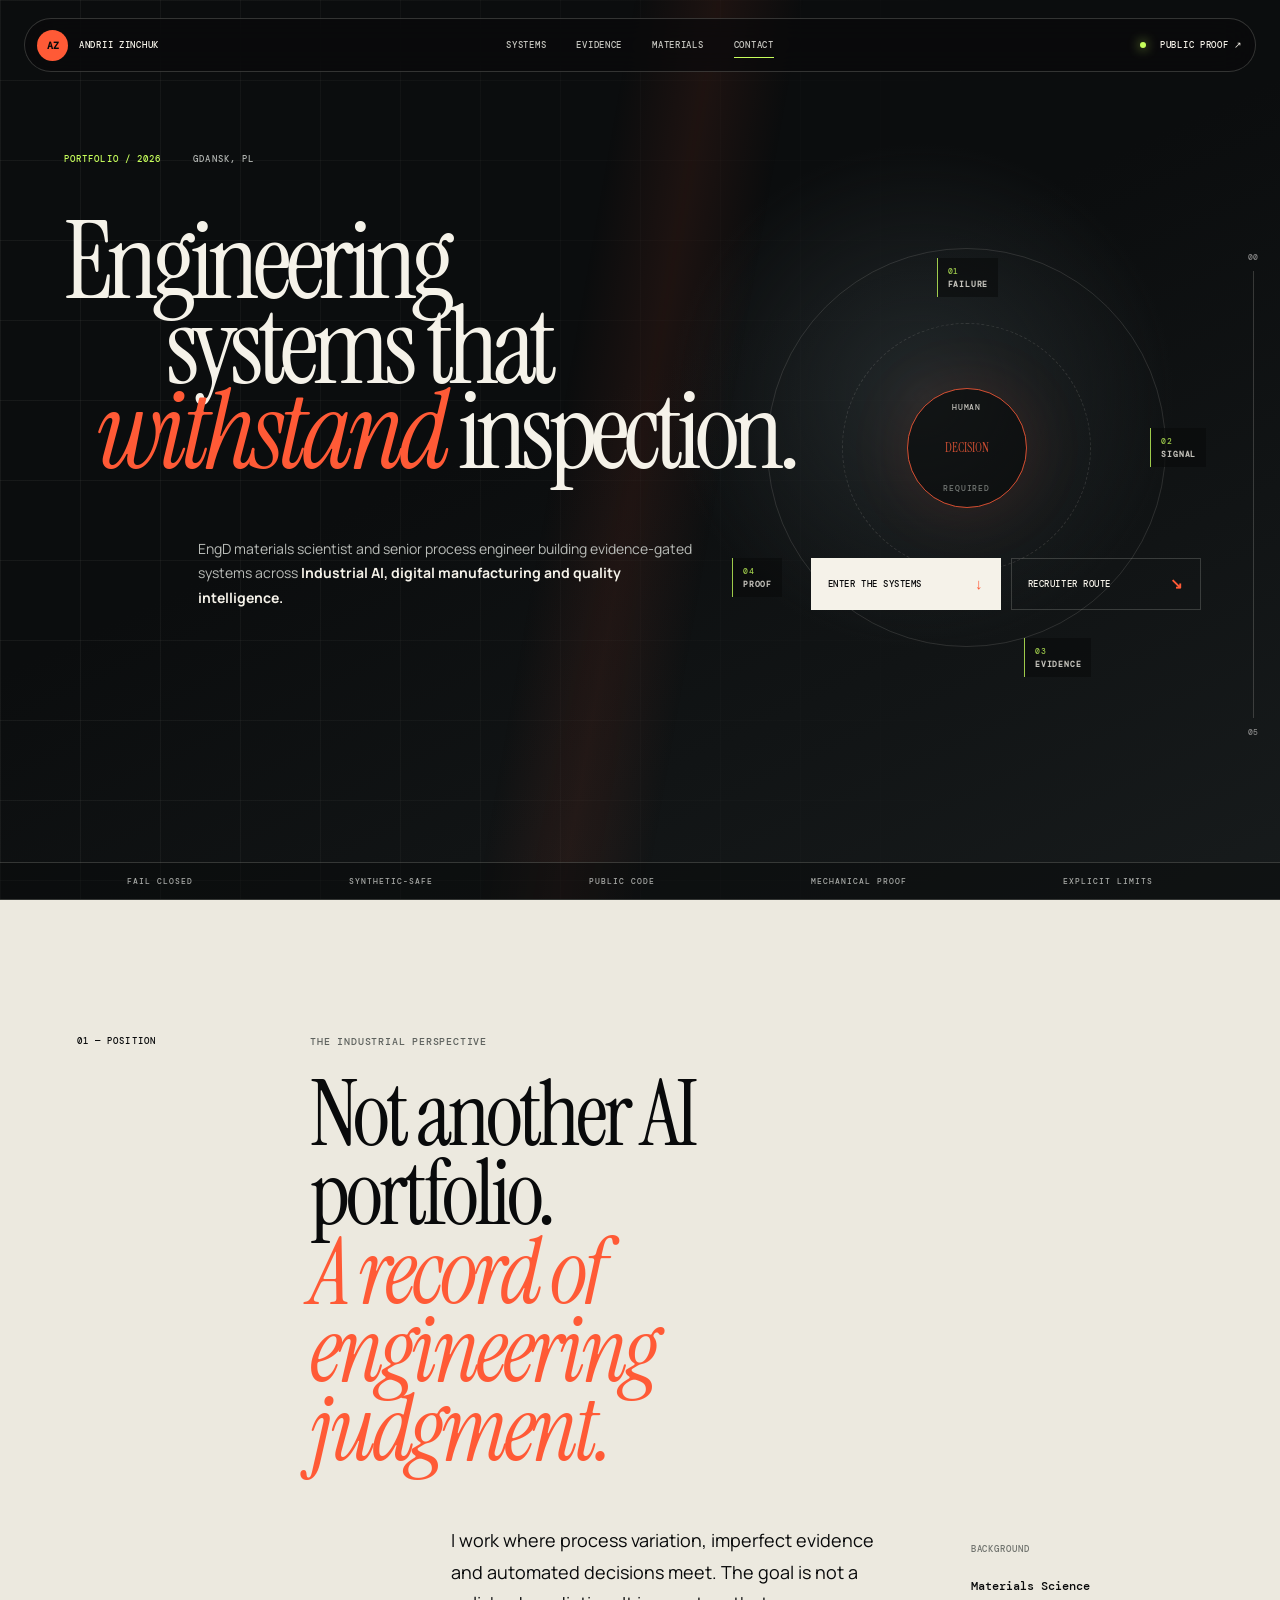
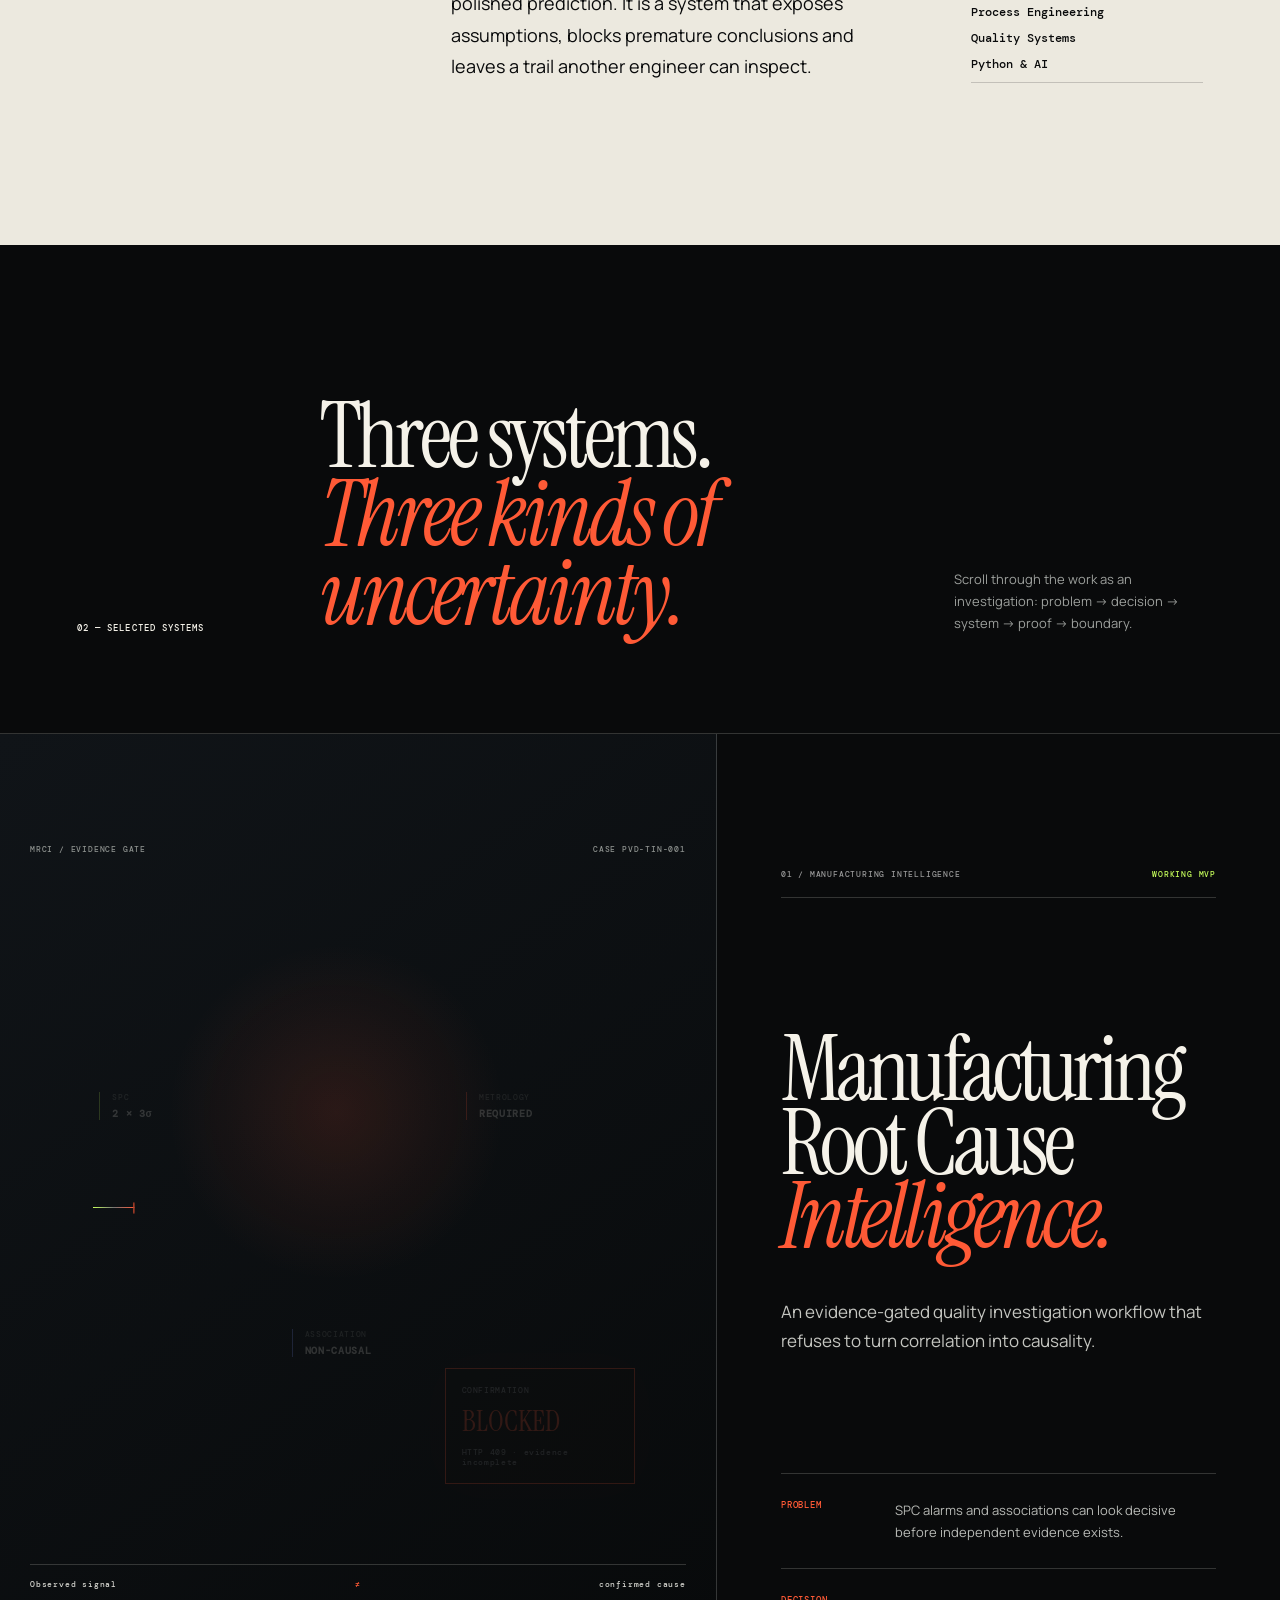
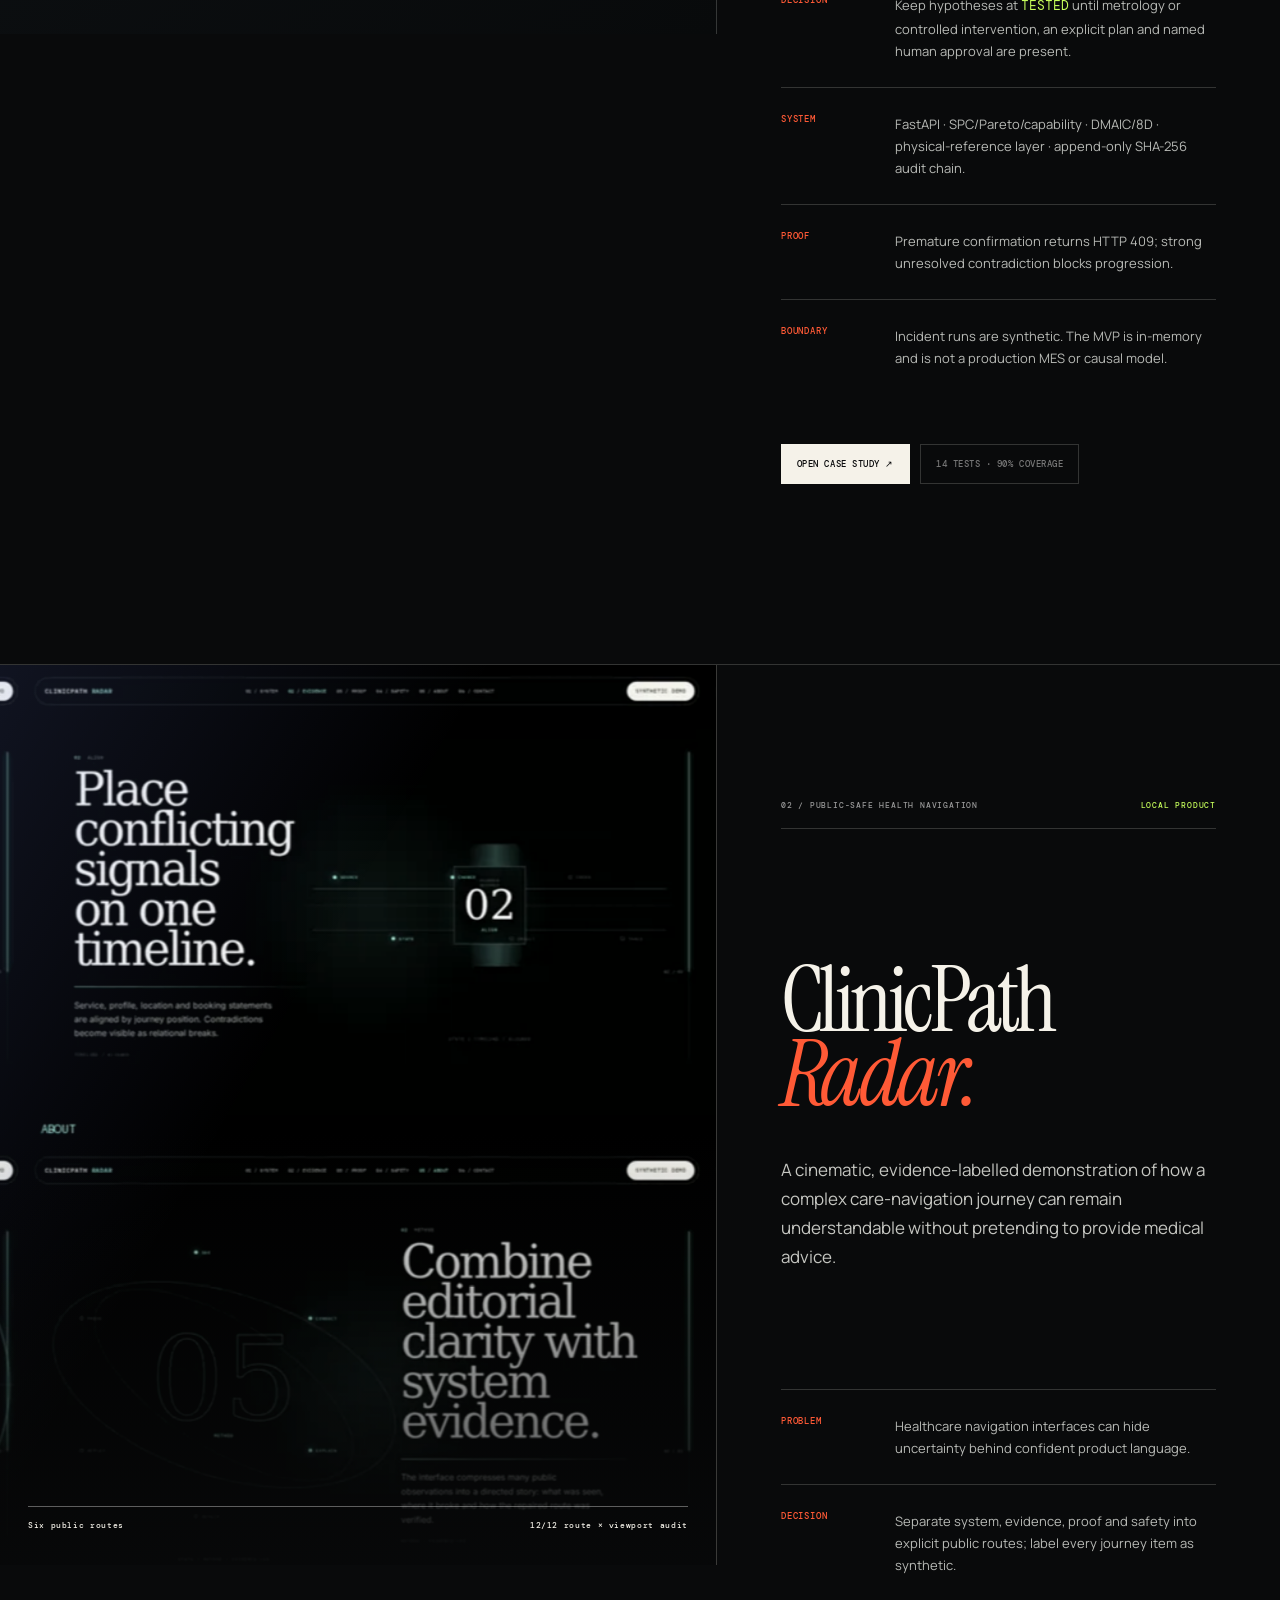
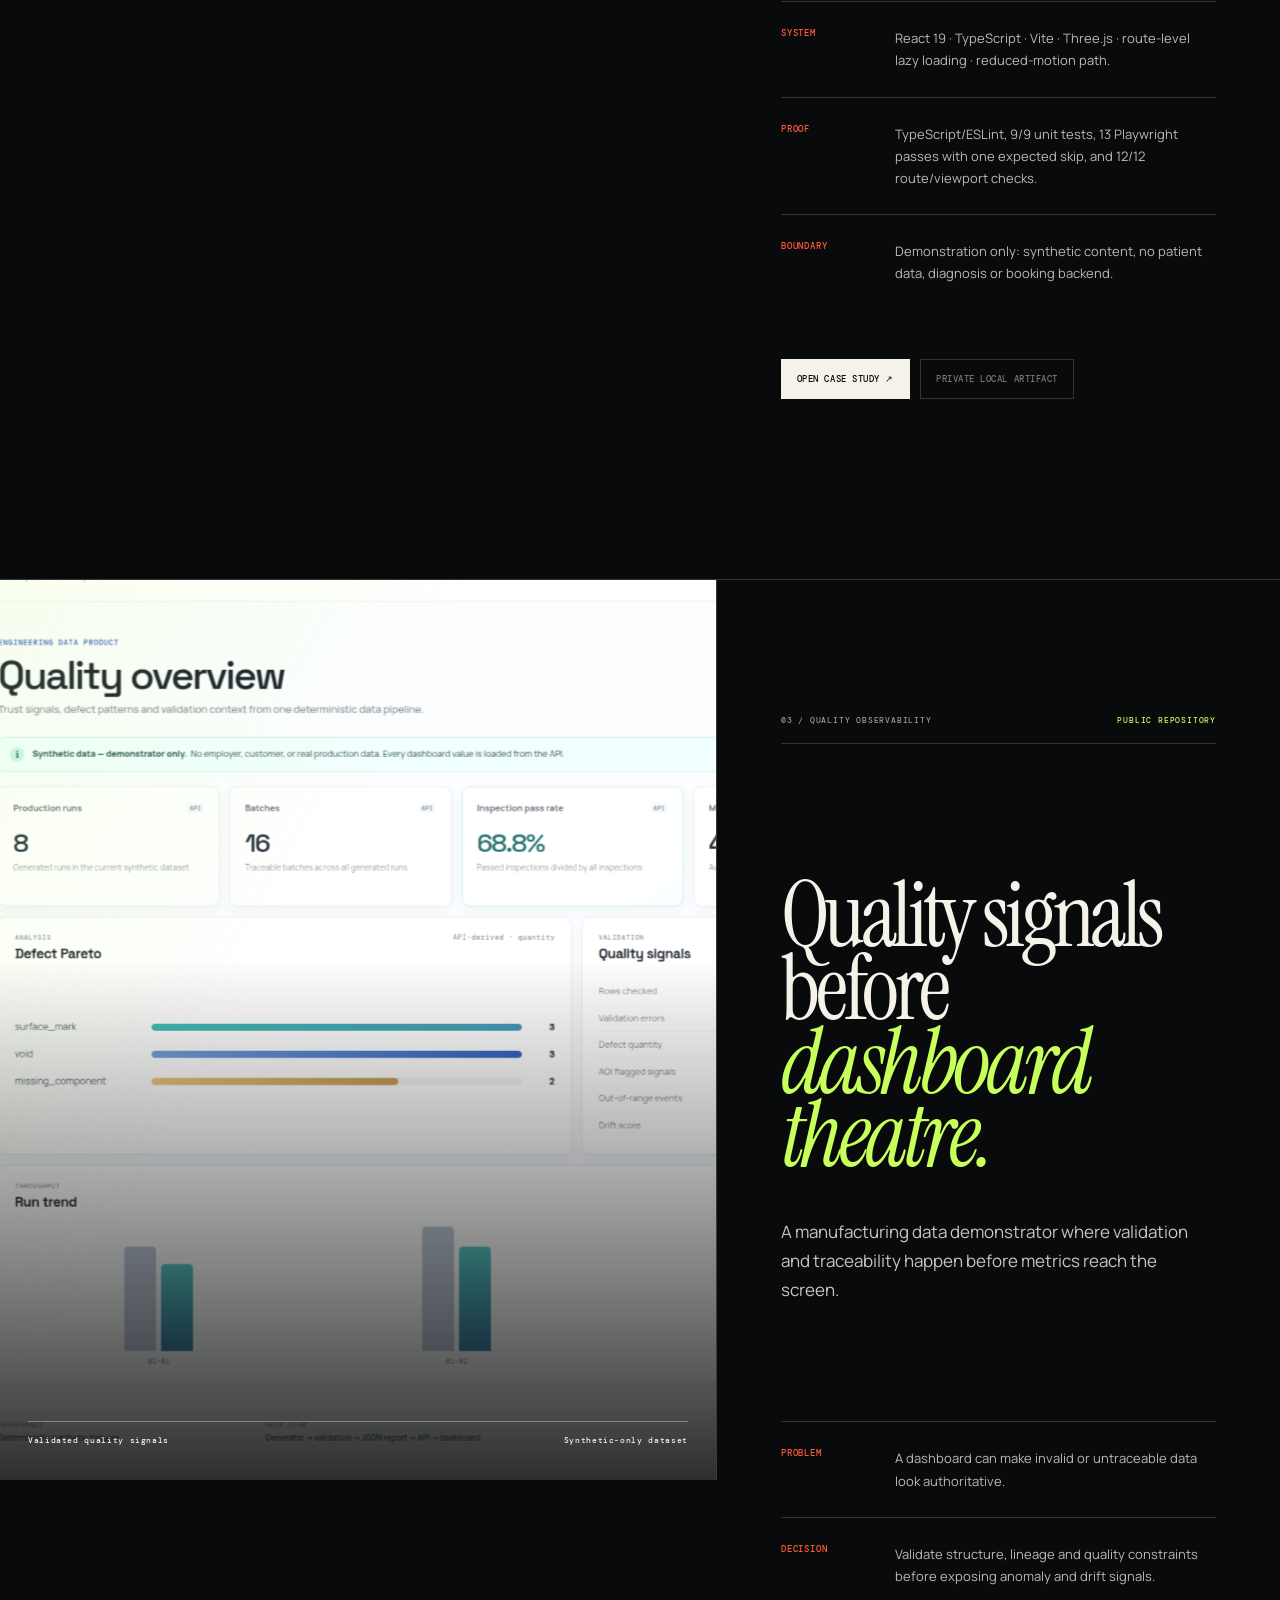
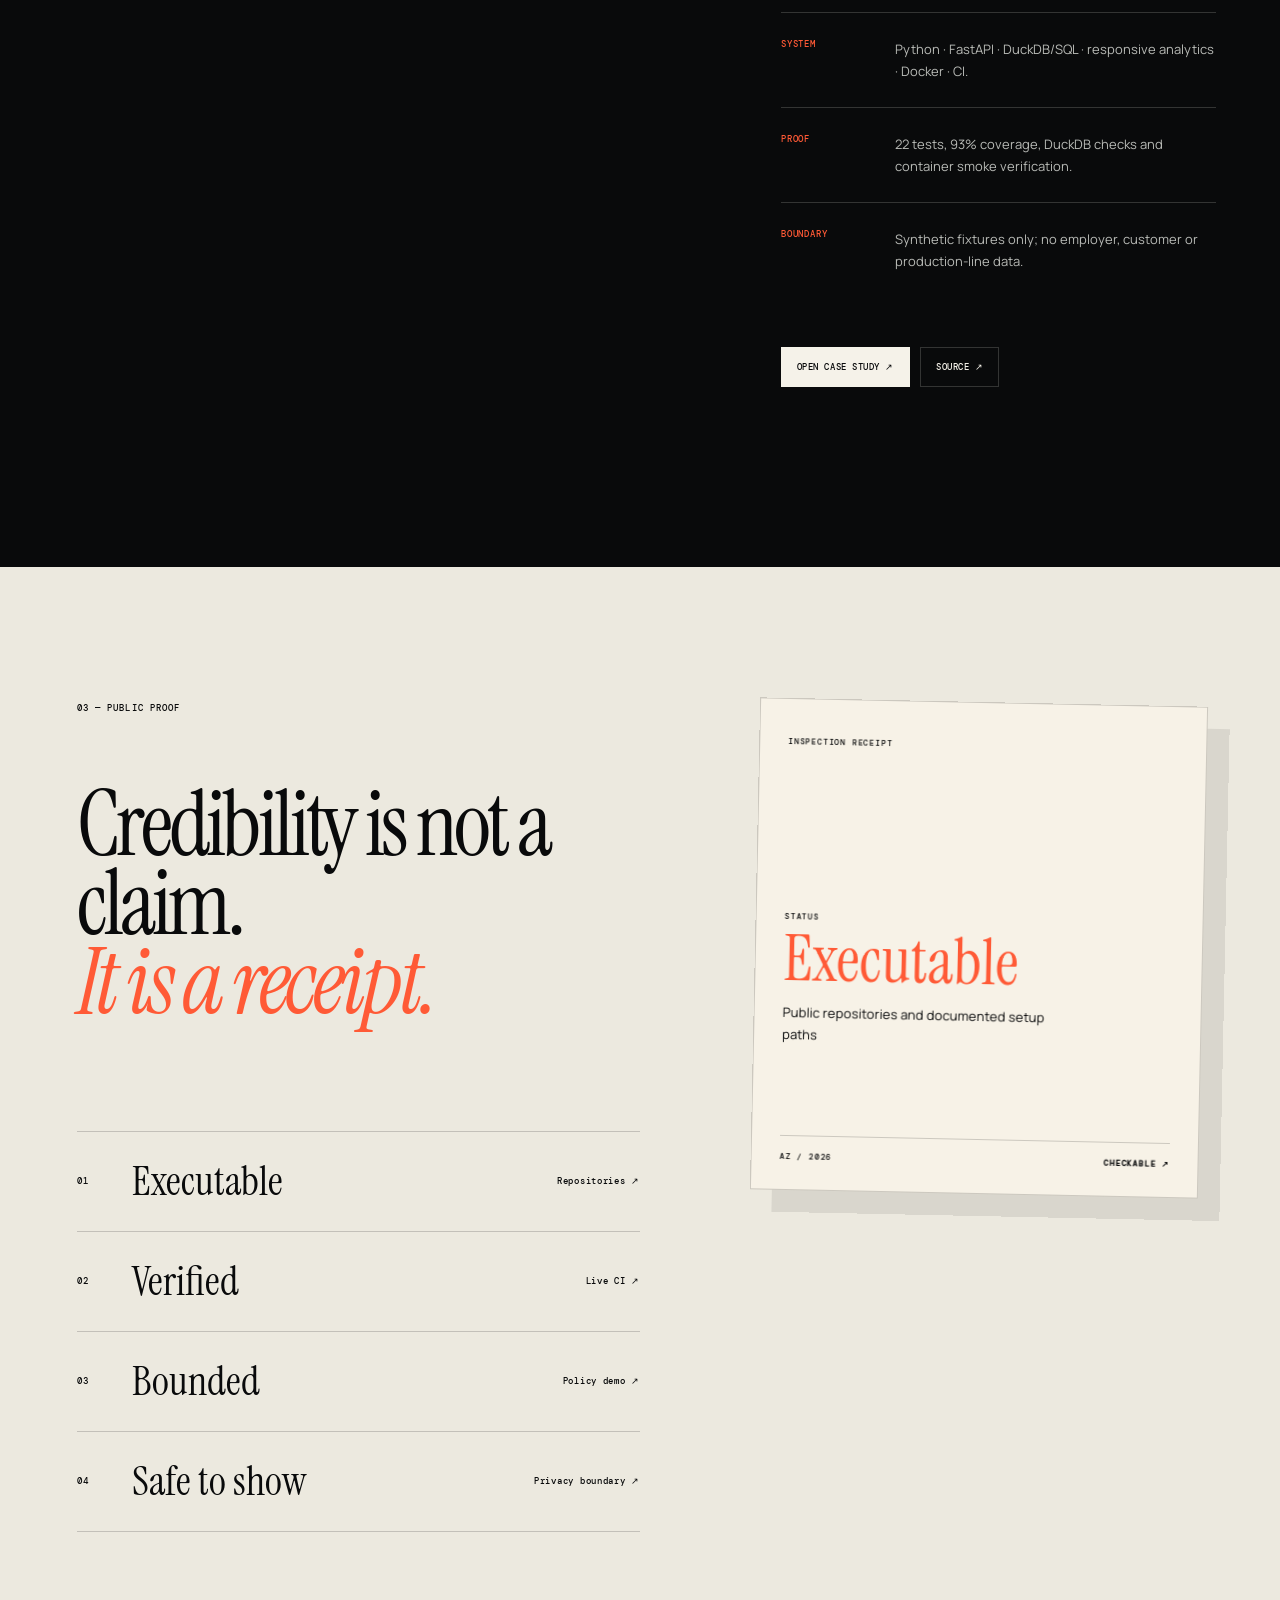
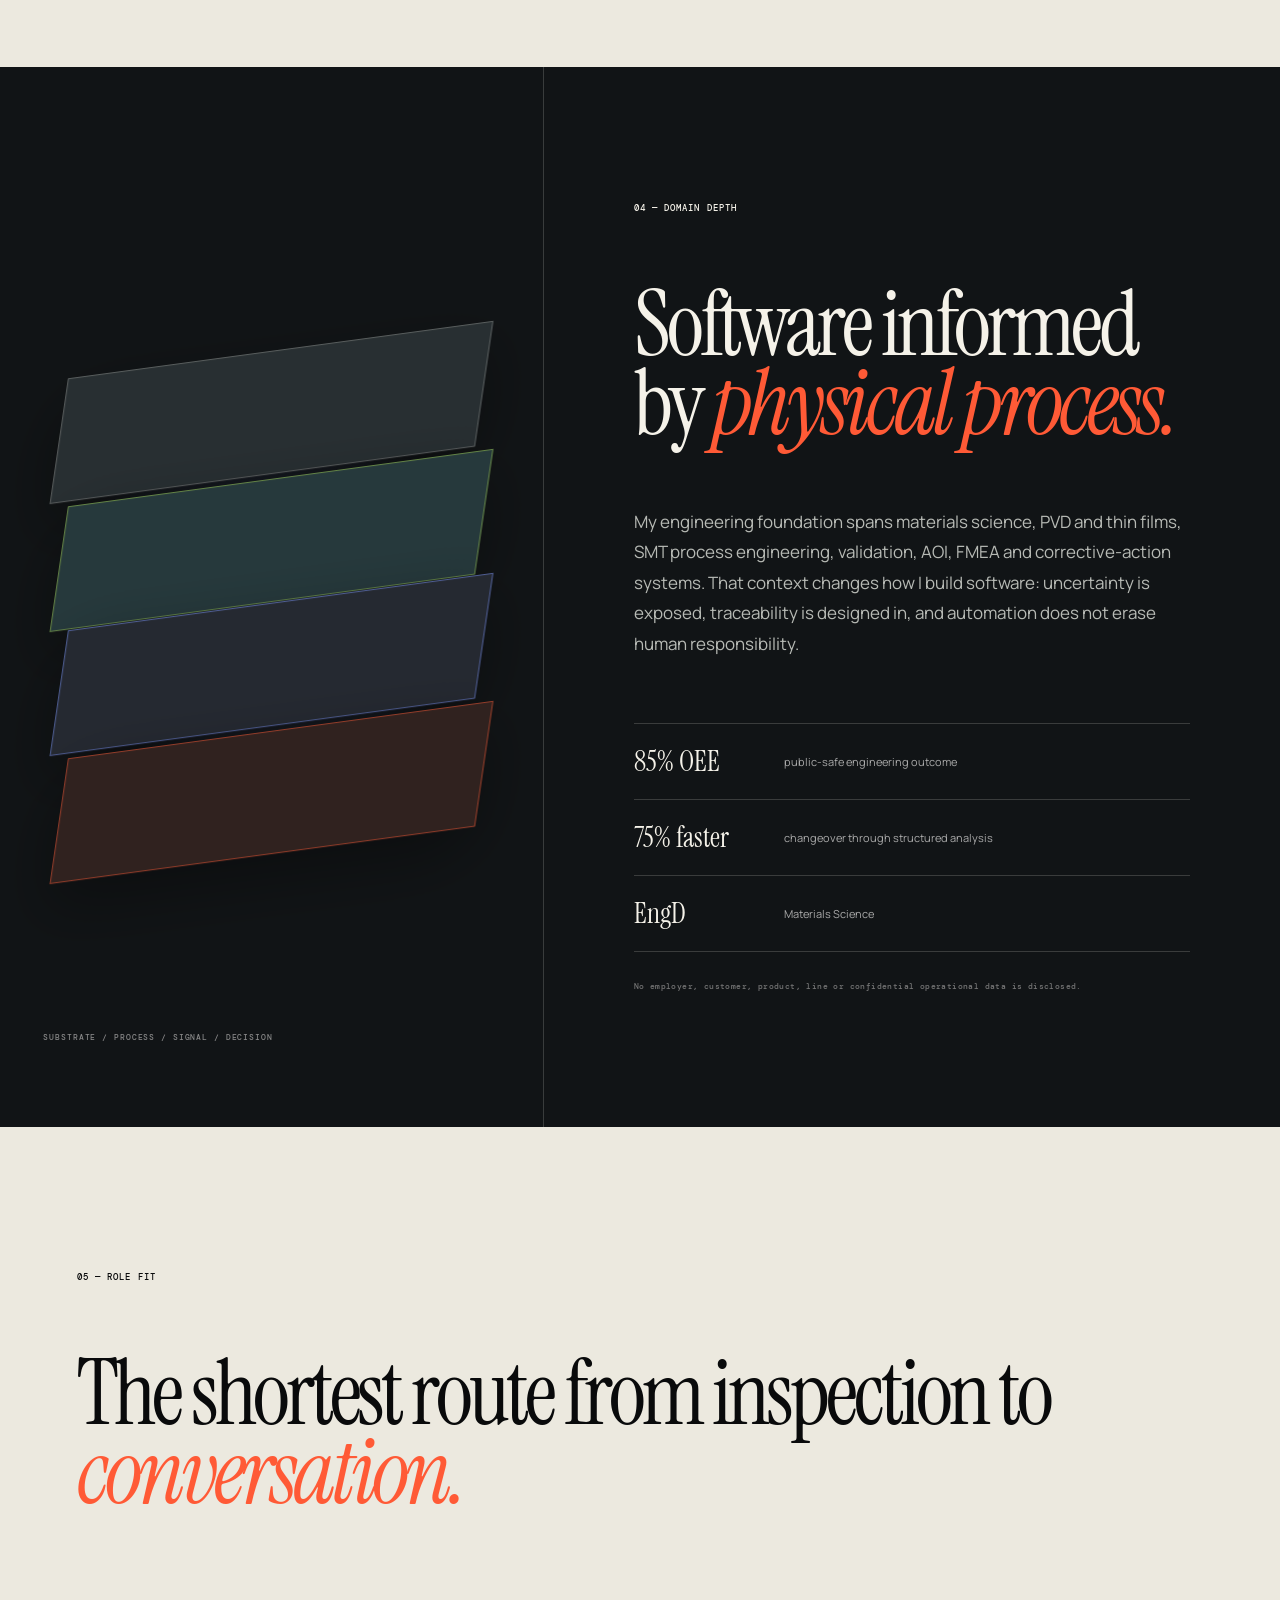
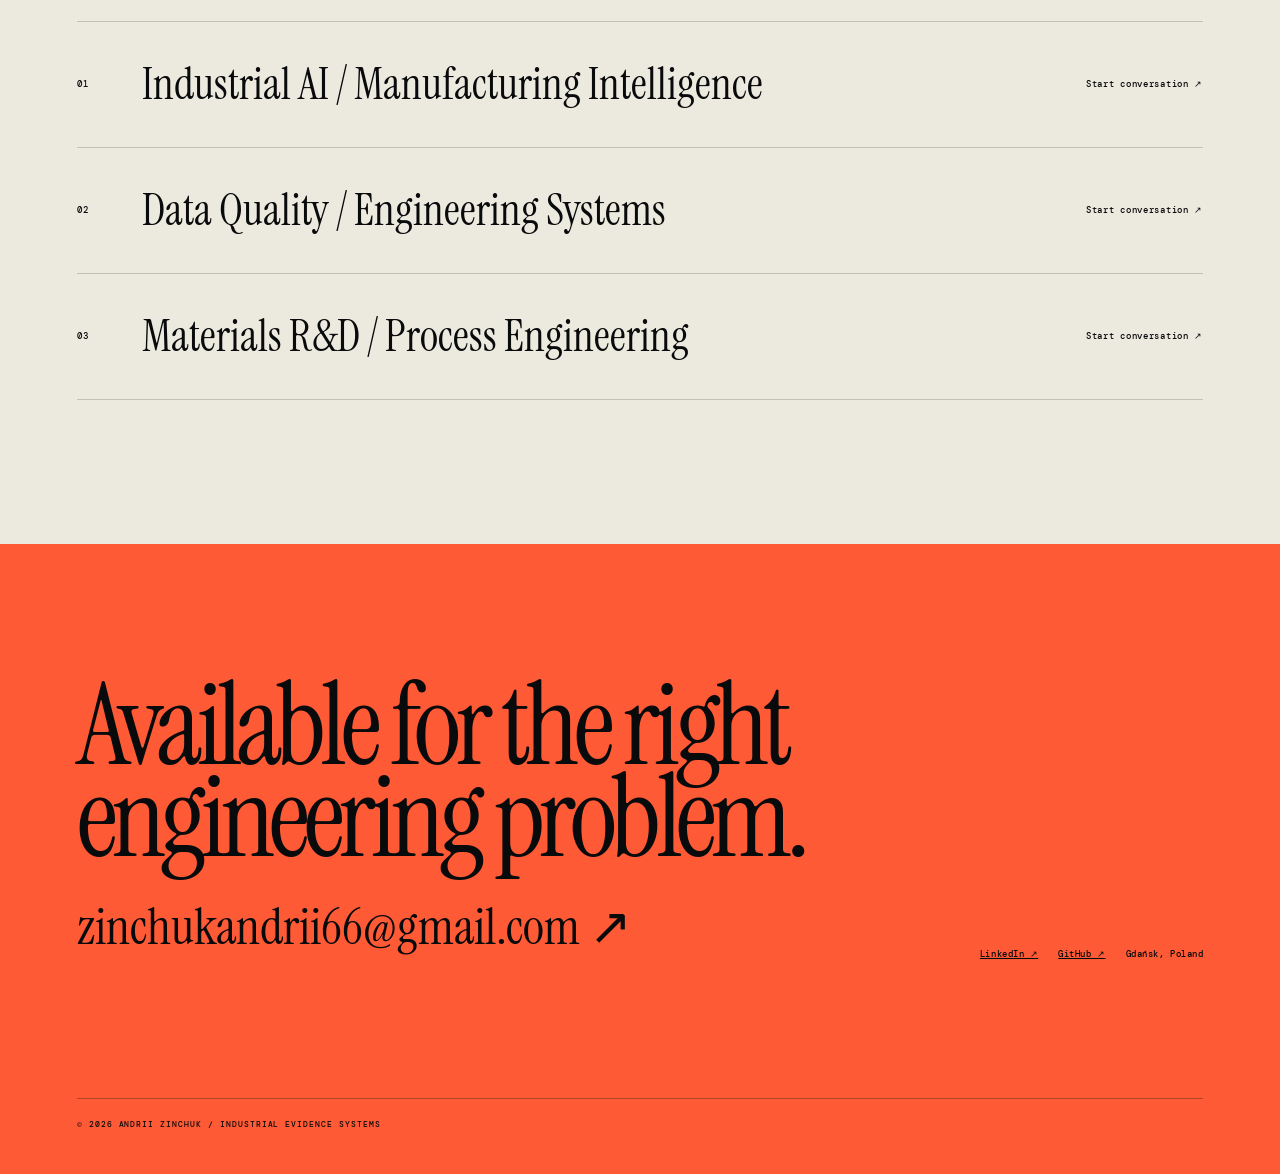
==== commit fb8ddfbc: "feat: add evidence-led cinematic motion" ====
--- a/index.html
+++ b/index.html
@@ -21,8 +21,8 @@
   <link rel="preconnect" href="https://fonts.googleapis.com" />
   <link rel="preconnect" href="https://fonts.gstatic.com" crossorigin />
   <link href="https://fonts.googleapis.com/css2?family=DM+Mono:wght@400;500&family=Instrument+Serif:ital@0;1&family=Manrope:wght@400;500;600;700&display=swap" rel="stylesheet" />
-  <link rel="stylesheet" href="cinema.css?v=cinema-1" />
-  <script src="main.js?v=cinema-1" defer></script>
+  <link rel="stylesheet" href="cinema.css?v=cinema-2" />
+  <script src="main.js?v=cinema-2" defer></script>
   <script type="application/ld+json">{"@context":"https://schema.org","@type":"Person","name":"Andrii Zinchuk","url":"https://zinchukandrii.github.io/andrii-portfolio/","jobTitle":"Senior Process Engineer","knowsAbout":["Materials science","Process engineering","Industrial AI","Digital manufacturing","Data quality","Python","Validation"],"sameAs":["https://github.com/zinchukandrii","https://www.linkedin.com/in/andrii-zinchuk-980121ba"]}</script>
 </head>
 <body>
--- a/cinema.css
+++ b/cinema.css
@@ -1,4 +1,3 @@
-@import url('https://fonts.googleapis.com/css2?family=DM+Mono:wght@400;500&family=Instrument+Serif:ital@0;1&family=Manrope:wght@400;500;600;700&display=swap');
 :root{--ink:#090a0b;--ink-2:#111315;--paper:#ece9df;--paper-2:#d8d4ca;--white:#f5f2e9;--muted:#9b9d9b;--line:rgba(245,242,233,.18);--dark-line:rgba(9,10,11,.18);--signal:#ff5a36;--acid:#c7ff5b;--blue:#7f98ff;--serif:'Instrument Serif',Georgia,serif;--sans:Manrope,sans-serif;--mono:'DM Mono',monospace}
 *{box-sizing:border-box}html{scroll-behavior:smooth;background:var(--ink)}body{margin:0;background:var(--ink);color:var(--white);font-family:var(--sans);overflow-x:hidden}a{color:inherit}.skip-link{position:fixed;top:-100px;left:10px;z-index:1000;padding:10px 14px;background:var(--acid);color:var(--ink);transform:none}.skip-link:focus{top:10px}:focus-visible{outline:2px solid var(--acid);outline-offset:4px}
 .film-nav{position:fixed;z-index:100;top:18px;right:24px;left:24px;display:grid;grid-template-columns:1fr auto 1fr;align-items:center;min-height:54px;padding:0 12px;border:1px solid var(--line);border-radius:999px;background:rgba(9,10,11,.68);backdrop-filter:blur(18px);transition:background .2s,border-color .2s}.film-nav.is-scrolled{background:rgba(9,10,11,.93);border-color:rgba(245,242,233,.28)}.wordmark{display:flex;align-items:center;gap:11px;text-decoration:none}.wordmark b{display:grid;place-items:center;width:31px;height:31px;border-radius:50%;background:var(--signal);color:var(--ink);font:700 10px var(--mono)}.wordmark span,.film-nav nav a,.nav-status,.menu-button{font:500 9px var(--mono);letter-spacing:.08em;text-transform:uppercase}.film-nav nav{display:flex;gap:30px}.film-nav nav a{position:relative;text-decoration:none;color:#c6c6c0}.film-nav nav a:after{content:"";position:absolute;right:0;bottom:-7px;left:0;height:1px;background:var(--acid);transform:scaleX(0);transition:transform .2s}.film-nav nav a:hover:after,.film-nav nav a.is-active:after{transform:scaleX(1)}.nav-status{justify-self:end;text-decoration:none}.nav-status i{display:inline-block;width:6px;height:6px;margin-right:8px;border-radius:50%;background:var(--acid);box-shadow:0 0 12px var(--acid)}.menu-button{display:none;border:0;background:none;color:var(--white)}
@@ -10,8 +9,16 @@
 .evidence{display:grid;grid-template-columns:1fr minmax(280px,35vw);gap:9vw;min-height:100vh;padding:15vh 6vw;background:var(--paper);color:var(--ink)}.evidence .section-index,.materials .section-index,.recruiter .section-index{margin-bottom:8vh}.evidence h2{max-width:900px}.evidence-rows{margin-top:12vh;border-top:1px solid var(--dark-line)}.evidence-rows a{display:grid;grid-template-columns:55px 1fr auto;align-items:center;min-height:100px;border-bottom:1px solid var(--dark-line);text-decoration:none}.evidence-rows span,.evidence-rows i{font:500 9px var(--mono);letter-spacing:.08em;font-style:normal}.evidence-rows b{font:400 clamp(28px,3.2vw,52px) var(--serif)}.evidence-rows i{transition:transform .2s}.evidence-rows a:hover i{transform:translateX(6px);color:var(--signal)}.proof-receipt{position:sticky;top:16vh;align-self:start;min-height:460px;padding:28px;border:1px solid var(--dark-line);background:#f7f2e7;box-shadow:22px 22px 0 rgba(9,10,11,.08);transform:rotate(1.2deg)}.proof-receipt>span,.proof-receipt small,.proof-receipt footer{font:500 8px var(--mono);letter-spacing:.1em}.proof-receipt>div{display:grid;gap:9px;margin-top:18vh}.proof-receipt strong{font:400 64px/.9 var(--serif);color:var(--signal)}.proof-receipt p{max-width:290px;font-size:13px;line-height:1.7}.proof-receipt footer{display:flex;justify-content:space-between;margin-top:10vh;padding-top:15px;border-top:1px solid var(--dark-line)}
 .materials{display:grid;grid-template-columns:.85fr 1.15fr;min-height:105vh;background:#111416}.materials-visual{position:relative;min-height:100%;overflow:hidden;border-right:1px solid var(--line);background:radial-gradient(circle at center,rgba(127,152,255,.16),transparent 35%)}.materials-visual .layer{position:absolute;right:12%;left:12%;height:12%;border:1px solid rgba(245,242,233,.25);transform:skewX(-16deg) rotate(-8deg);box-shadow:0 25px 70px rgba(0,0,0,.35)}.l1{top:25%;background:#282f32}.l2{top:38%;background:#26393c;border-color:rgba(199,255,91,.4)!important}.l3{top:51%;background:#252931;border-color:rgba(127,152,255,.5)!important}.l4{top:64%;background:#30221f;border-color:rgba(255,90,54,.5)!important}.materials-visual i{position:absolute;right:8%;bottom:8%;left:8%;font:500 8px var(--mono);letter-spacing:.11em;color:#888;font-style:normal}.materials-copy{align-self:center;padding:15vh 7vw}.materials-copy p{max-width:720px;margin:7vh 0;color:#b7bab5;font-size:17px;line-height:1.8}.career-evidence{display:grid;border-top:1px solid var(--line)}.career-evidence span{display:grid;grid-template-columns:150px 1fr;align-items:center;min-height:76px;border-bottom:1px solid var(--line);color:#aaa;font-size:11px}.career-evidence b{color:var(--white);font:400 28px var(--serif)}.materials-copy small{display:block;margin-top:28px;color:#777;font:500 8px/1.6 var(--mono);letter-spacing:.05em}
 .recruiter{padding:16vh 6vw;background:var(--paper);color:var(--ink)}.recruiter h2{max-width:1100px}.role-lines{margin-top:12vh;border-top:1px solid var(--dark-line)}.role-lines a{display:grid;grid-template-columns:65px 1fr auto;align-items:center;min-height:126px;border-bottom:1px solid var(--dark-line);text-decoration:none}.role-lines span,.role-lines i{font:500 9px var(--mono);letter-spacing:.08em;font-style:normal}.role-lines b{font:400 clamp(25px,3.4vw,55px) var(--serif)}.role-lines a:hover b{color:var(--signal)}.film-footer{display:grid;grid-template-columns:1.25fr .75fr;gap:30px;padding:15vh 6vw 5vh;background:var(--signal);color:var(--ink)}.film-footer>p{grid-column:1/-1;margin:0;font:400 clamp(60px,9vw,150px)/.8 var(--serif);letter-spacing:-.05em}.film-footer>a{align-self:end;font:400 clamp(25px,4vw,65px) var(--serif);text-decoration:none}.film-footer>div{display:flex;align-items:end;justify-content:flex-end;gap:20px;font:500 9px var(--mono);letter-spacing:.06em}.film-footer small{grid-column:1/-1;margin-top:12vh;padding-top:20px;border-top:1px solid rgba(9,10,11,.3);font:500 8px var(--mono);letter-spacing:.12em}
-[data-reveal]{opacity:0;transform:translateY(18px);transition:opacity .7s,transform .7s}[data-reveal].is-visible{opacity:1;transform:none}@keyframes rotate{to{transform:rotate(360deg)}}@keyframes scan{0%,100%{transform:translateX(-50%);opacity:.2}50%{transform:translateX(40%);opacity:1}}
+[data-reveal]{opacity:0;transform:translateY(18px);transition:opacity .7s var(--reveal-delay,0ms),transform .7s var(--reveal-delay,0ms)}[data-reveal].is-visible{opacity:1;transform:none}@keyframes rotate{to{transform:rotate(360deg)}}@keyframes scan{0%,100%{transform:translateX(-50%);opacity:.2}50%{transform:translateX(40%);opacity:1}}
+/* Motion system: movement explains evidence flow and preserves a static no-JS baseline. */
+.system-chapter{min-height:155vh}.motion-ready .hero-copy{transform:translate3d(0,var(--hero-copy-y,0),0);opacity:var(--hero-copy-opacity,1);will-change:transform,opacity}.motion-ready .hero-grid{transform:translate3d(0,var(--hero-grid-y,0),0)}.motion-ready .system-orbit{transform:translate3d(var(--orbit-x,0),var(--orbit-y,0),0);opacity:var(--orbit-opacity,.78);will-change:transform,opacity}.hero-copy,.hero-grid,.system-orbit{transition:opacity .12s linear,transform .12s linear}
+.motion-ready .chapter-mrci .cause-axis{transform:scaleX(.08);transform-origin:left center;transition:transform .75s cubic-bezier(.2,.75,.2,1)}.motion-ready .chapter-mrci .cause-point,.motion-ready .chapter-mrci .cause-gate{opacity:.16;transform:translateY(12px);transition:opacity .45s,transform .45s,border-color .45s,box-shadow .45s}.motion-ready .chapter-mrci[data-stage="1"] .cause-axis{transform:scaleX(.35)}.motion-ready .chapter-mrci[data-stage="2"] .cause-axis{transform:scaleX(.63)}.motion-ready .chapter-mrci[data-stage="3"] .cause-axis{transform:scaleX(.84)}.motion-ready .chapter-mrci[data-stage="4"] .cause-axis{transform:scaleX(1)}.motion-ready .chapter-mrci[data-stage="1"] .p1,.motion-ready .chapter-mrci[data-stage="2"] .p1,.motion-ready .chapter-mrci[data-stage="3"] .p1,.motion-ready .chapter-mrci[data-stage="4"] .p1,.motion-ready .chapter-mrci[data-stage="2"] .p2,.motion-ready .chapter-mrci[data-stage="3"] .p2,.motion-ready .chapter-mrci[data-stage="4"] .p2,.motion-ready .chapter-mrci[data-stage="3"] .p3,.motion-ready .chapter-mrci[data-stage="4"] .p3,.motion-ready .chapter-mrci[data-stage="4"] .cause-gate{opacity:1;transform:none}.motion-ready .chapter-mrci[data-stage="4"] .cause-gate{box-shadow:0 0 70px rgba(255,90,54,.25)}
+.motion-ready .clinic-media img,.motion-ready .quality-media img{transform:translate3d(var(--media-shift,0),0,0) scale(var(--media-scale,1.04));filter:saturate(var(--media-saturation,.75)) contrast(1.06);will-change:transform}.quality-media:before{content:"";position:absolute;z-index:2;top:0;bottom:0;left:var(--quality-wipe,-18%);width:1px;background:linear-gradient(transparent 8%,var(--acid) 24%,var(--acid) 76%,transparent 92%);box-shadow:0 0 24px rgba(199,255,91,.35);opacity:.75;transition:left .12s linear;pointer-events:none}.chapter-media figcaption span{transition:opacity .35s,transform .35s}.chapter-media:hover figcaption span:last-child{transform:translateX(-6px);color:var(--acid)}
+.proof-receipt,.proof-receipt strong,.proof-receipt p{transition:transform .24s ease,opacity .18s ease,box-shadow .24s ease}.proof-receipt.is-updating{transform:rotate(.35deg) translateY(3px);box-shadow:14px 16px 0 rgba(9,10,11,.1)}.proof-receipt.is-updating strong,.proof-receipt.is-updating p{opacity:.18;transform:translateY(7px)}
+.materials-visual .layer{transition:transform .12s linear}.materials-visual .l1{transform:translate3d(0,var(--layer-one,0),0) skewX(-16deg) rotate(-8deg)}.materials-visual .l2{transform:translate3d(0,var(--layer-two,0),0) skewX(-16deg) rotate(-8deg)}.materials-visual .l3{transform:translate3d(0,var(--layer-three,0),0) skewX(-16deg) rotate(-8deg)}.materials-visual .l4{transform:translate3d(0,var(--layer-four,0),0) skewX(-16deg) rotate(-8deg)}
 @media(max-width:1050px){.film-nav{grid-template-columns:1fr auto}.film-nav nav{position:absolute;top:66px;right:0;left:0;display:grid;visibility:hidden;gap:0;padding:10px 20px 20px;border:1px solid var(--line);background:rgba(9,10,11,.96);opacity:0;transform:translateY(-8px)}.film-nav nav.is-open{visibility:visible;opacity:1;transform:none}.film-nav nav a{padding:16px 0;border-bottom:1px solid var(--line)}.menu-button{display:grid;grid-template-columns:15px 40px;gap:3px 8px;align-items:center;justify-self:end}.menu-button span{grid-column:1;width:15px;height:1px;background:currentColor}.menu-button em{grid-column:2;grid-row:1/3;font-style:normal}.nav-status{display:none}.manifesto,.systems-intro{grid-template-columns:1fr}.manifesto aside{margin-top:30px}.system-chapter{grid-template-columns:1fr;min-height:0}.chapter-media{position:relative;height:70svh;border-right:0;border-bottom:1px solid var(--line)}.chapter-story{padding-top:10vh}.chapter-story h3{margin-top:10vh}.evidence{grid-template-columns:1fr}.proof-receipt{position:relative;top:auto;width:min(480px,100%);margin-top:30px}.materials{grid-template-columns:1fr}.materials-visual{min-height:70svh;border-right:0;border-bottom:1px solid var(--line)}}
 @media(max-width:680px){.film-nav{top:10px;right:10px;left:10px}.wordmark span{display:none}.film-hero{min-height:860px}.hero-copy{width:calc(100% - 32px);padding-top:140px}.eyebrow{margin-bottom:55px}.film-hero h1{font-size:clamp(52px,17vw,76px);line-height:.86}.film-hero h1 span{white-space:normal}.film-hero h1 span:nth-child(2),.film-hero h1 span:nth-child(3){padding-left:0}.hero-lower{grid-template-columns:1fr;margin-top:50px;padding:0 20px 90px 0}.hero-actions{display:grid}.system-orbit{top:34%;right:-34%;width:115vw;opacity:.35}.phase-rail{display:none}.status-ticker{justify-content:flex-start;overflow:hidden;white-space:nowrap}.manifesto,.systems-intro,.evidence,.materials-copy,.recruiter{padding:100px 20px}.manifesto h2,.systems-intro h2,.evidence h2,.materials h2,.recruiter h2{font-size:clamp(48px,15vw,72px)}.manifesto-copy{margin:40px 0 0;font-size:15px}.systems-intro p{margin-top:25px}.chapter-media{height:58svh}.media-meta{top:80px}.cause-map{inset:20% 3% 12%}.cause-gate{right:3%;width:160px}.chapter-story{padding:85px 20px 110px}.chapter-story h3{font-size:clamp(60px,19vw,88px)}.chapter-lede{margin-bottom:70px;font-size:15px}.chapter-story dl div{grid-template-columns:1fr;gap:10px}.evidence-rows a,.role-lines a{grid-template-columns:35px 1fr;gap:10px;min-height:94px}.evidence-rows i,.role-lines i{grid-column:2}.proof-receipt{min-height:400px}.proof-receipt>div{margin-top:90px}.materials-visual{min-height:520px}.career-evidence span{grid-template-columns:110px 1fr}.role-lines b{font-size:29px}.film-footer{grid-template-columns:1fr;padding:100px 20px 35px}.film-footer>p{font-size:22vw}.film-footer>a{font-size:9vw;overflow-wrap:anywhere}.film-footer>div{justify-content:flex-start;flex-wrap:wrap}.film-footer small{margin-top:70px}}
 @media(max-width:680px){.role-lines a{grid-template-columns:30px minmax(0,1fr);align-items:start;min-height:0;padding:20px 0}.role-lines b{line-height:1.05}.role-lines i{margin-top:8px}.system-orbit .node-2,.system-orbit .node-3,.system-orbit .node-4{display:none}.orbit-core{width:100px;height:100px}.chapter-story dd{font-size:13px}.chapter-story header{font-size:8px}.film-footer>div{line-height:1.6}}
+section[id],footer[id]{scroll-margin-top:90px}
+@media(max-width:680px){.motion-ready .system-orbit{top:46%;right:-45%;width:110vw;opacity:.18;transform:none;will-change:auto}.system-orbit .orbit-node,.system-orbit .orbit-core{display:none}}
 @media(prefers-reduced-motion:reduce){html{scroll-behavior:auto}*,*::before,*::after{animation-duration:.01ms!important;animation-iteration-count:1!important;transition-duration:.01ms!important}}
